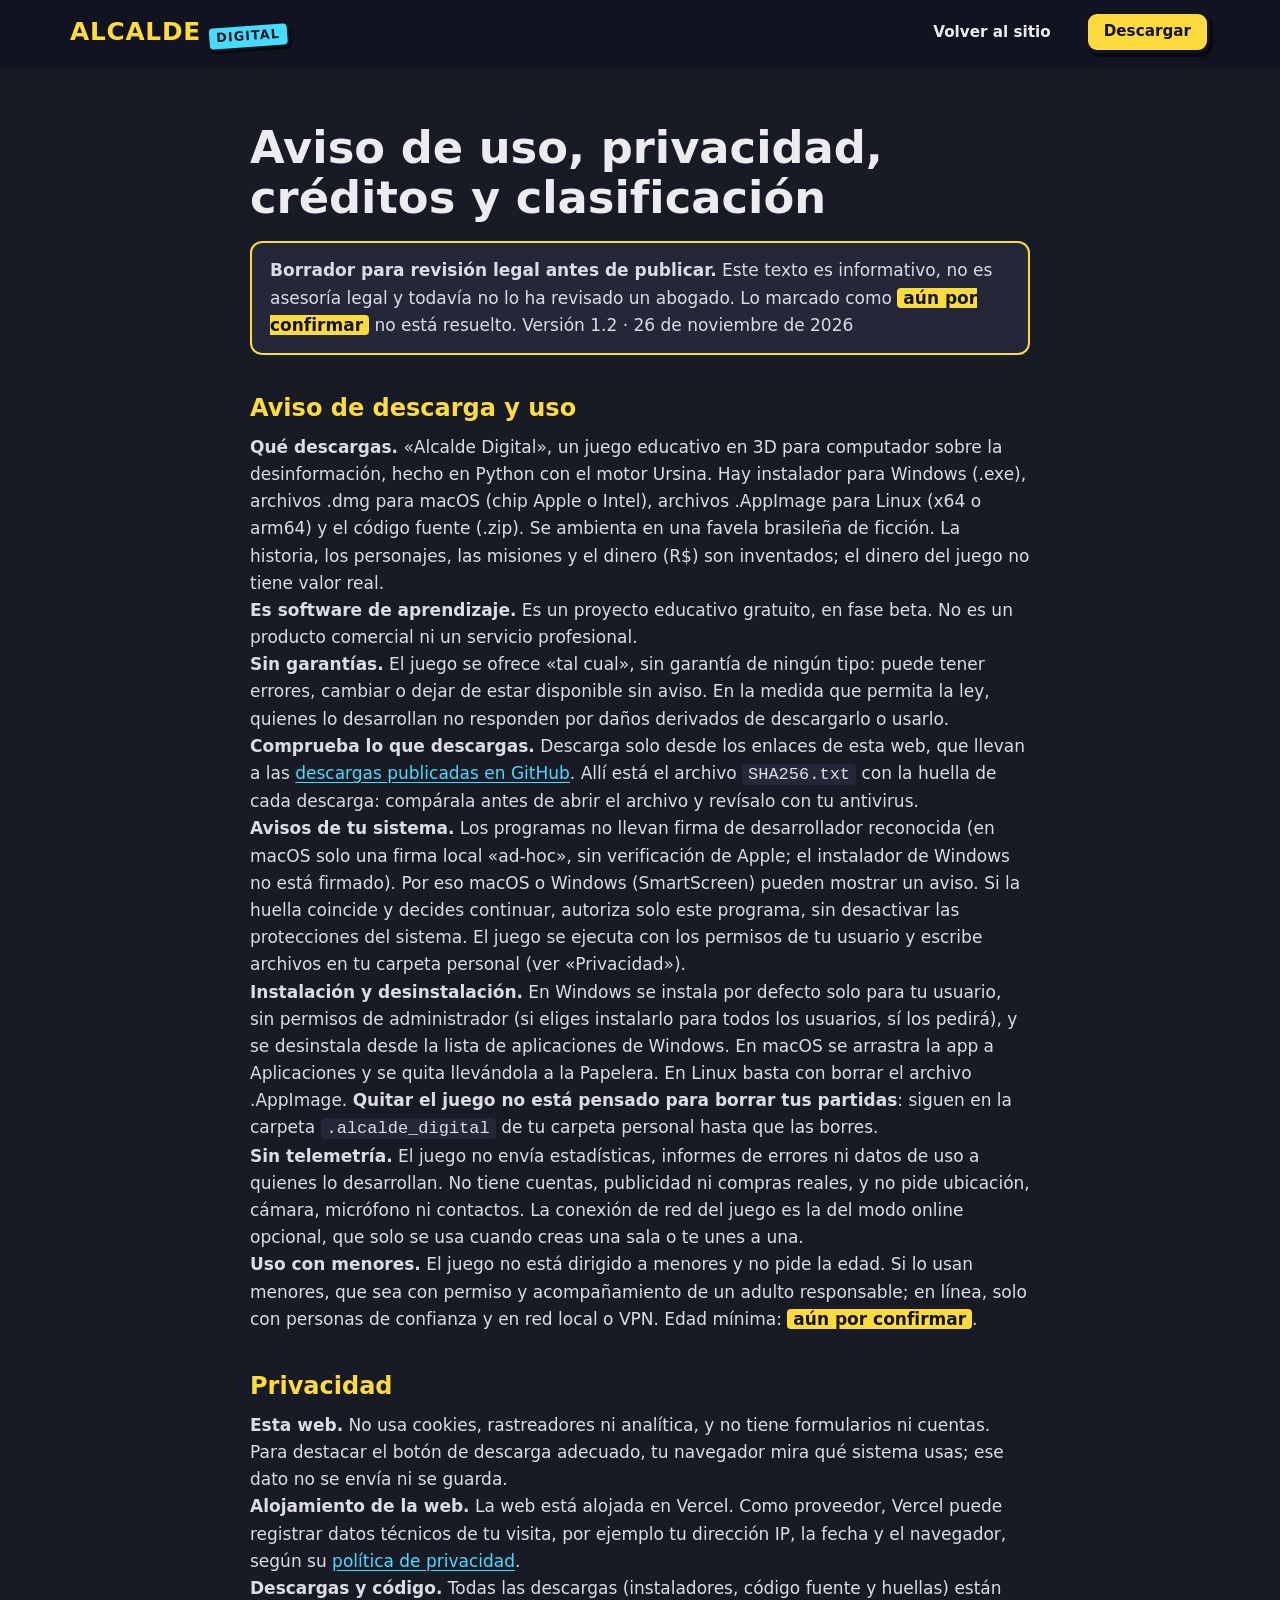
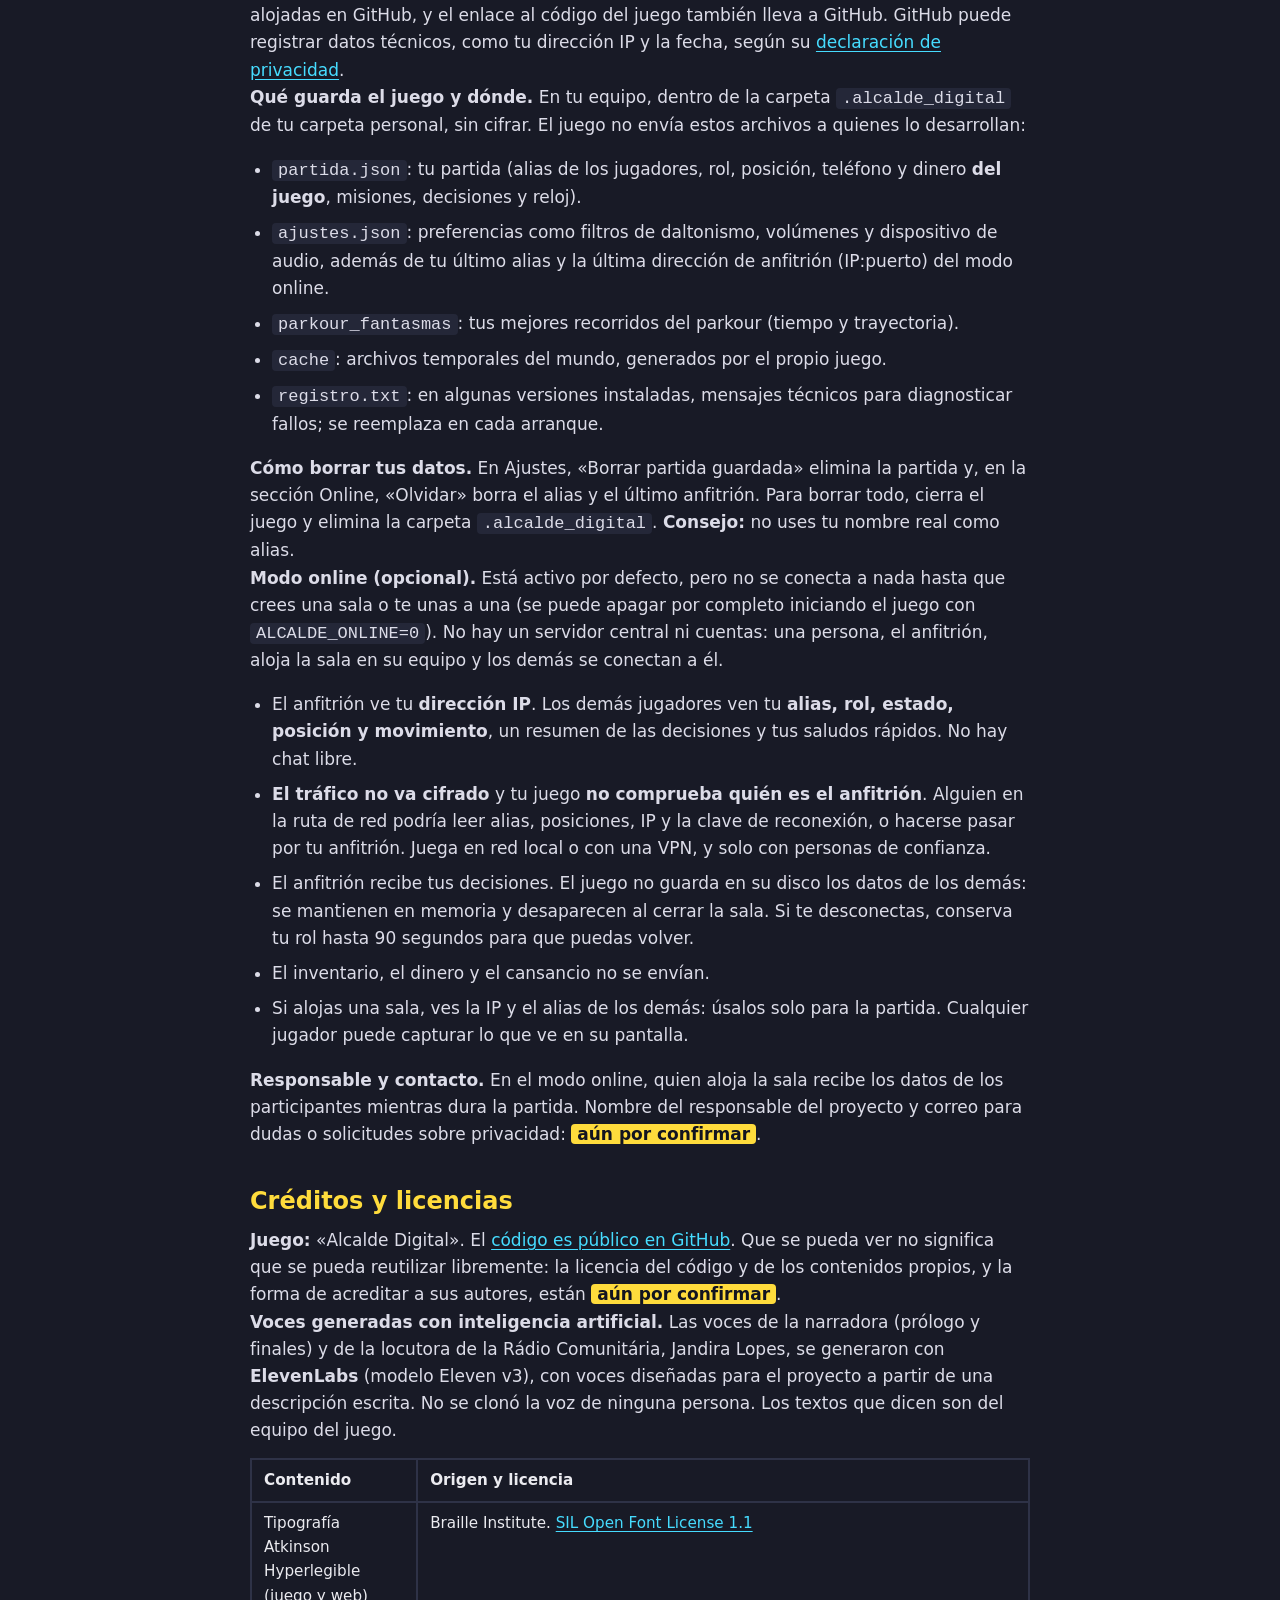
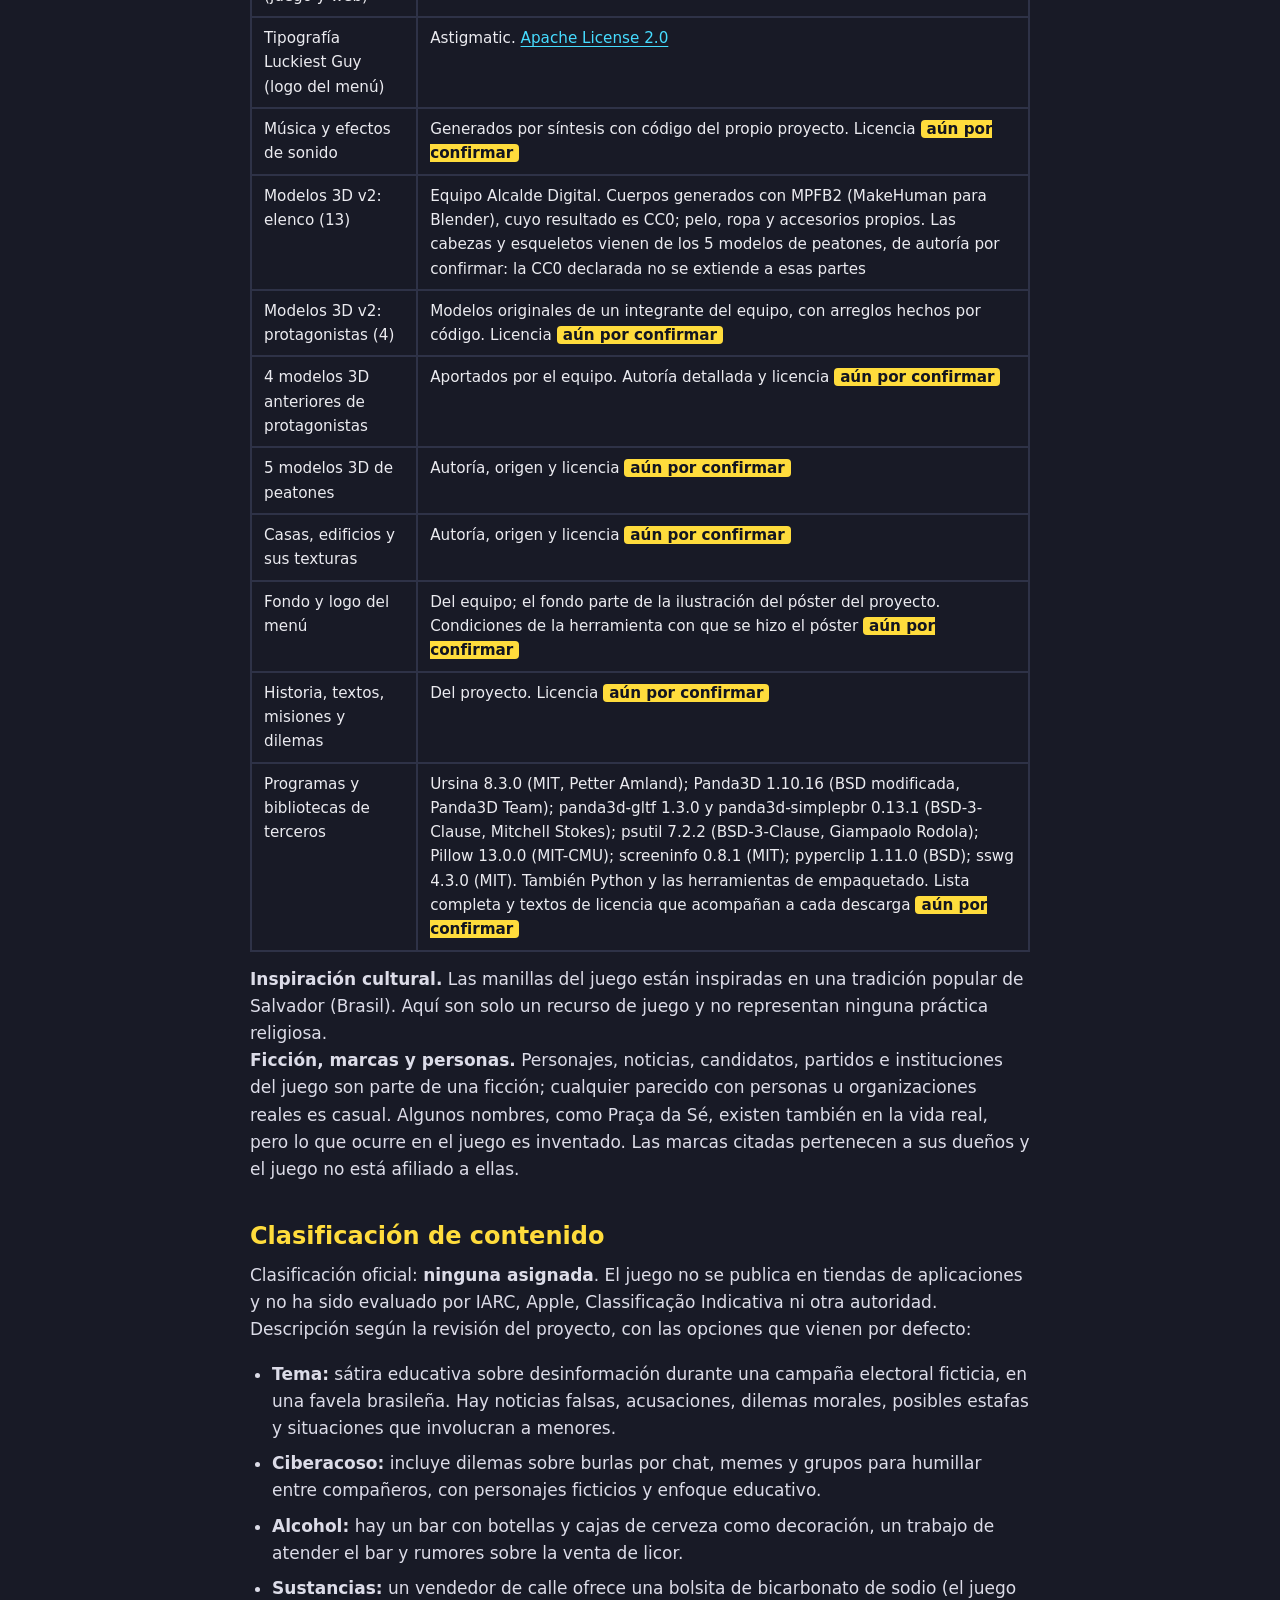
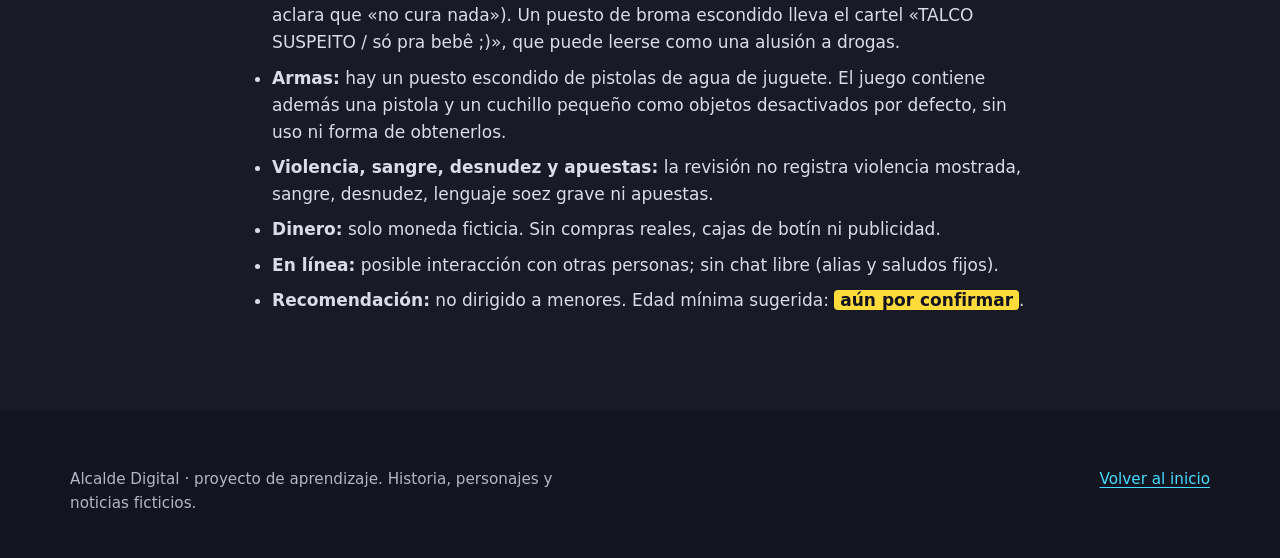
==== legal.html @ aed0c3b3 "Web nueva con el juego actual, elegir sistema de descarga y aviso legal al día Co-Authored-By: Claud" ====
<!doctype html>
<html lang="es">
<head>
<meta charset="utf-8">
<meta name="viewport" content="width=device-width, initial-scale=1, viewport-fit=cover">
<title>Aviso de uso y privacidad</title>
<meta name="robots" content="noindex">
<link rel="stylesheet" href="estilos.css">
</head>
<body>
<header class="cabecera">
  <div class="cabecera-fila">
    <a class="marca" href="index.html" aria-label="Alcalde Digital, inicio"><span class="marca-alcalde">ALCALDE</span><span class="marca-digital">DIGITAL</span></a>
    <nav class="menu" aria-label="Secciones"><a href="index.html">Volver al sitio</a></nav>
    <a class="boton boton-primario boton-chico" href="index.html#descargar">Descargar</a>
  </div>
</header>
<main class="legal">
<h1>Aviso de uso, privacidad, créditos y clasificación</h1>
<div class="aviso"><p><strong>Borrador para revisión legal antes de publicar.</strong> Este texto es informativo, no es asesoría legal y todavía no lo ha revisado un abogado. Lo marcado como <mark class="pend">aún por confirmar</mark> no está resuelto. Versión 1.2 · 26 de noviembre de 2026</p></div>

<h2>Aviso de descarga y uso</h2>
<p><strong>Qué descargas.</strong> «Alcalde Digital», un juego educativo en 3D para computador sobre la desinformación, hecho en Python con el motor Ursina. Hay instalador para Windows (.exe), archivos .dmg para macOS (chip Apple o Intel), archivos .AppImage para Linux (x64 o arm64) y el código fuente (.zip). Se ambienta en una favela brasileña de ficción. La historia, los personajes, las misiones y el dinero (R$) son inventados; el dinero del juego no tiene valor real.</p>
<p><strong>Es software de aprendizaje.</strong> Es un proyecto educativo gratuito, en fase beta. No es un producto comercial ni un servicio profesional.</p>
<p><strong>Sin garantías.</strong> El juego se ofrece «tal cual», sin garantía de ningún tipo: puede tener errores, cambiar o dejar de estar disponible sin aviso. En la medida que permita la ley, quienes lo desarrollan no responden por daños derivados de descargarlo o usarlo.</p>
<p><strong>Comprueba lo que descargas.</strong> Descarga solo desde los enlaces de esta web, que llevan a las <a href="https://github.com/DG-AMIR3460/alcalde-digital/releases/latest">descargas publicadas en GitHub</a>. Allí está el archivo <code>SHA256.txt</code> con la huella de cada descarga: compárala antes de abrir el archivo y revísalo con tu antivirus.</p>
<p><strong>Avisos de tu sistema.</strong> Los programas no llevan firma de desarrollador reconocida (en macOS solo una firma local «ad-hoc», sin verificación de Apple; el instalador de Windows no está firmado). Por eso macOS o Windows (SmartScreen) pueden mostrar un aviso. Si la huella coincide y decides continuar, autoriza solo este programa, sin desactivar las protecciones del sistema. El juego se ejecuta con los permisos de tu usuario y escribe archivos en tu carpeta personal (ver «Privacidad»).</p>
<p><strong>Instalación y desinstalación.</strong> En Windows se instala por defecto solo para tu usuario, sin permisos de administrador (si eliges instalarlo para todos los usuarios, sí los pedirá), y se desinstala desde la lista de aplicaciones de Windows. En macOS se arrastra la app a Aplicaciones y se quita llevándola a la Papelera. En Linux basta con borrar el archivo .AppImage. <strong>Quitar el juego no está pensado para borrar tus partidas</strong>: siguen en la carpeta <code>.alcalde_digital</code> de tu carpeta personal hasta que las borres.</p>
<p><strong>Sin telemetría.</strong> El juego no envía estadísticas, informes de errores ni datos de uso a quienes lo desarrollan. No tiene cuentas, publicidad ni compras reales, y no pide ubicación, cámara, micrófono ni contactos. La conexión de red del juego es la del modo online opcional, que solo se usa cuando creas una sala o te unes a una.</p>
<p><strong>Uso con menores.</strong> El juego no está dirigido a menores y no pide la edad. Si lo usan menores, que sea con permiso y acompañamiento de un adulto responsable; en línea, solo con personas de confianza y en red local o VPN. Edad mínima: <mark class="pend">aún por confirmar</mark>.</p>

<h2>Privacidad</h2>
<p><strong>Esta web.</strong> No usa cookies, rastreadores ni analítica, y no tiene formularios ni cuentas. Para destacar el botón de descarga adecuado, tu navegador mira qué sistema usas; ese dato no se envía ni se guarda.</p>
<p><strong>Alojamiento de la web.</strong> La web está alojada en Vercel. Como proveedor, Vercel puede registrar datos técnicos de tu visita, por ejemplo tu dirección IP, la fecha y el navegador, según su <a href="https://vercel.com/legal/privacy-policy">política de privacidad</a>.</p>
<p><strong>Descargas y código.</strong> Todas las descargas (instaladores, código fuente y huellas) están alojadas en GitHub, y el enlace al código del juego también lleva a GitHub. GitHub puede registrar datos técnicos, como tu dirección IP y la fecha, según su <a href="https://docs.github.com/site-policy/privacy-policies/github-general-privacy-statement">declaración de privacidad</a>.</p>
<p><strong>Qué guarda el juego y dónde.</strong> En tu equipo, dentro de la carpeta <code>.alcalde_digital</code> de tu carpeta personal, sin cifrar. El juego no envía estos archivos a quienes lo desarrollan:</p>
<ul><li><code>partida.json</code>: tu partida (alias de los jugadores, rol, posición, teléfono y dinero <strong>del juego</strong>, misiones, decisiones y reloj).</li><li><code>ajustes.json</code>: preferencias como filtros de daltonismo, volúmenes y dispositivo de audio, además de tu último alias y la última dirección de anfitrión (IP:puerto) del modo online.</li><li><code>parkour_fantasmas</code>: tus mejores recorridos del parkour (tiempo y trayectoria).</li><li><code>cache</code>: archivos temporales del mundo, generados por el propio juego.</li><li><code>registro.txt</code>: en algunas versiones instaladas, mensajes técnicos para diagnosticar fallos; se reemplaza en cada arranque.</li></ul>
<p><strong>Cómo borrar tus datos.</strong> En Ajustes, «Borrar partida guardada» elimina la partida y, en la sección Online, «Olvidar» borra el alias y el último anfitrión. Para borrar todo, cierra el juego y elimina la carpeta <code>.alcalde_digital</code>. <strong>Consejo:</strong> no uses tu nombre real como alias.</p>
<p><strong>Modo online (opcional).</strong> Está activo por defecto, pero no se conecta a nada hasta que crees una sala o te unas a una (se puede apagar por completo iniciando el juego con <code>ALCALDE_ONLINE=0</code>). No hay un servidor central ni cuentas: una persona, el anfitrión, aloja la sala en su equipo y los demás se conectan a él.</p>
<ul><li>El anfitrión ve tu <strong>dirección IP</strong>. Los demás jugadores ven tu <strong>alias, rol, estado, posición y movimiento</strong>, un resumen de las decisiones y tus saludos rápidos. No hay chat libre.</li><li><strong>El tráfico no va cifrado</strong> y tu juego <strong>no comprueba quién es el anfitrión</strong>. Alguien en la ruta de red podría leer alias, posiciones, IP y la clave de reconexión, o hacerse pasar por tu anfitrión. Juega en red local o con una VPN, y solo con personas de confianza.</li><li>El anfitrión recibe tus decisiones. El juego no guarda en su disco los datos de los demás: se mantienen en memoria y desaparecen al cerrar la sala. Si te desconectas, conserva tu rol hasta 90 segundos para que puedas volver.</li><li>El inventario, el dinero y el cansancio no se envían.</li><li>Si alojas una sala, ves la IP y el alias de los demás: úsalos solo para la partida. Cualquier jugador puede capturar lo que ve en su pantalla.</li></ul>
<p><strong>Responsable y contacto.</strong> En el modo online, quien aloja la sala recibe los datos de los participantes mientras dura la partida. Nombre del responsable del proyecto y correo para dudas o solicitudes sobre privacidad: <mark class="pend">aún por confirmar</mark>.</p>

<h2>Créditos y licencias</h2>
<p><strong>Juego:</strong> «Alcalde Digital». El <a href="https://github.com/SebastianBlanco430/Alcalde-Digital">código es público en GitHub</a>. Que se pueda ver no significa que se pueda reutilizar libremente: la licencia del código y de los contenidos propios, y la forma de acreditar a sus autores, están <mark class="pend">aún por confirmar</mark>.</p>
<p><strong>Voces generadas con inteligencia artificial.</strong> Las voces de la narradora (prólogo y finales) y de la locutora de la Rádio Comunitária, Jandira Lopes, se generaron con <strong>ElevenLabs</strong> (modelo Eleven v3), con voces diseñadas para el proyecto a partir de una descripción escrita. No se clonó la voz de ninguna persona. Los textos que dicen son del equipo del juego.</p>
<table><thead><tr><th>Contenido</th><th>Origen y licencia</th></tr></thead><tbody>
<tr><td>Tipografía Atkinson Hyperlegible (juego y web)</td><td>Braille Institute. <a href="fonts/OFL.txt">SIL Open Font License 1.1</a></td></tr>
<tr><td>Tipografía Luckiest Guy (logo del menú)</td><td>Astigmatic. <a href="https://www.apache.org/licenses/LICENSE-2.0">Apache License 2.0</a></td></tr>
<tr><td>Música y efectos de sonido</td><td>Generados por síntesis con código del propio proyecto. Licencia <mark class="pend">aún por confirmar</mark></td></tr>
<tr><td>Modelos 3D v2: elenco (13)</td><td>Equipo Alcalde Digital. Cuerpos generados con MPFB2 (MakeHuman para Blender), cuyo resultado es CC0; pelo, ropa y accesorios propios. Las cabezas y esqueletos vienen de los 5 modelos de peatones, de autoría por confirmar: la CC0 declarada no se extiende a esas partes</td></tr>
<tr><td>Modelos 3D v2: protagonistas (4)</td><td>Modelos originales de un integrante del equipo, con arreglos hechos por código. Licencia <mark class="pend">aún por confirmar</mark></td></tr>
<tr><td>4 modelos 3D anteriores de protagonistas</td><td>Aportados por el equipo. Autoría detallada y licencia <mark class="pend">aún por confirmar</mark></td></tr>
<tr><td>5 modelos 3D de peatones</td><td>Autoría, origen y licencia <mark class="pend">aún por confirmar</mark></td></tr>
<tr><td>Casas, edificios y sus texturas</td><td>Autoría, origen y licencia <mark class="pend">aún por confirmar</mark></td></tr>
<tr><td>Fondo y logo del menú</td><td>Del equipo; el fondo parte de la ilustración del póster del proyecto. Condiciones de la herramienta con que se hizo el póster <mark class="pend">aún por confirmar</mark></td></tr>
<tr><td>Historia, textos, misiones y dilemas</td><td>Del proyecto. Licencia <mark class="pend">aún por confirmar</mark></td></tr>
<tr><td>Programas y bibliotecas de terceros</td><td>Ursina 8.3.0 (MIT, Petter Amland); Panda3D 1.10.16 (BSD modificada, Panda3D Team); panda3d-gltf 1.3.0 y panda3d-simplepbr 0.13.1 (BSD-3-Clause, Mitchell Stokes); psutil 7.2.2 (BSD-3-Clause, Giampaolo Rodola); Pillow 13.0.0 (MIT-CMU); screeninfo 0.8.1 (MIT); pyperclip 1.11.0 (BSD); sswg 4.3.0 (MIT). También Python y las herramientas de empaquetado. Lista completa y textos de licencia que acompañan a cada descarga <mark class="pend">aún por confirmar</mark></td></tr>
</tbody></table>
<p><strong>Inspiración cultural.</strong> Las manillas del juego están inspiradas en una tradición popular de Salvador (Brasil). Aquí son solo un recurso de juego y no representan ninguna práctica religiosa.</p>
<p><strong>Ficción, marcas y personas.</strong> Personajes, noticias, candidatos, partidos e instituciones del juego son parte de una ficción; cualquier parecido con personas u organizaciones reales es casual. Algunos nombres, como Praça da Sé, existen también en la vida real, pero lo que ocurre en el juego es inventado. Las marcas citadas pertenecen a sus dueños y el juego no está afiliado a ellas.</p>

<h2>Clasificación de contenido</h2>
<p>Clasificación oficial: <strong>ninguna asignada</strong>. El juego no se publica en tiendas de aplicaciones y no ha sido evaluado por IARC, Apple, Classificação Indicativa ni otra autoridad.</p>
<p>Descripción según la revisión del proyecto, con las opciones que vienen por defecto:</p>
<ul><li><strong>Tema:</strong> sátira educativa sobre desinformación durante una campaña electoral ficticia, en una favela brasileña. Hay noticias falsas, acusaciones, dilemas morales, posibles estafas y situaciones que involucran a menores.</li><li><strong>Ciberacoso:</strong> incluye dilemas sobre burlas por chat, memes y grupos para humillar entre compañeros, con personajes ficticios y enfoque educativo.</li><li><strong>Alcohol:</strong> hay un bar con botellas y cajas de cerveza como decoración, un trabajo de atender el bar y rumores sobre la venta de licor.</li><li><strong>Sustancias:</strong> un vendedor de calle ofrece una bolsita de bicarbonato de sodio (el juego aclara que «no cura nada»). Un puesto de broma escondido lleva el cartel «TALCO SUSPEITO / só pra bebê ;)», que puede leerse como una alusión a drogas.</li><li><strong>Armas:</strong> hay un puesto escondido de pistolas de agua de juguete. El juego contiene además una pistola y un cuchillo pequeño como objetos desactivados por defecto, sin uso ni forma de obtenerlos.</li><li><strong>Violencia, sangre, desnudez y apuestas:</strong> la revisión no registra violencia mostrada, sangre, desnudez, lenguaje soez grave ni apuestas.</li><li><strong>Dinero:</strong> solo moneda ficticia. Sin compras reales, cajas de botín ni publicidad.</li><li><strong>En línea:</strong> posible interacción con otras personas; sin chat libre (alias y saludos fijos).</li><li><strong>Recomendación:</strong> no dirigido a menores. Edad mínima sugerida: <mark class="pend">aún por confirmar</mark>.</li></ul>
</main>
<footer class="pie"><div class="envoltorio pie-fila"><p>Alcalde Digital · proyecto de aprendizaje. Historia, personajes y noticias ficticios.</p><p><a href="index.html">Volver al inicio</a></p></div></footer>
</body>
</html>
---- estilos.css ----
/* Alcalde Digital: sitio de descarga.
   Dirección: «cómic cívico de una tarde en la ladera», la misma del juego (docs/DISENO.md): tinta oscura, color plano,
   amarillo para lo importante y cian para el camino, bordes gruesos y sombras duras sin desenfoque.
   Fuente: Atkinson Hyperlegible, la del propio juego (licencia OFL, fonts/OFL.txt). Sin recursos externos. */

@font-face { font-family: "Atkinson Hyperlegible"; src: url("fonts/AtkinsonHyperlegible-Regular.ttf") format("truetype"); font-weight: 400; font-display: swap; }
@font-face { font-family: "Atkinson Hyperlegible"; src: url("fonts/AtkinsonHyperlegible-Bold.ttf") format("truetype"); font-weight: 700; font-display: swap; }

:root {
  /* color: los del juego (frontend/estilo.py) */
  --tinta: #121420;
  --noche: #181a26;
  --panel: #242738;
  --tarjeta: #2e3247;
  --papel: #faf4e4;
  --texto: #ebebf0;
  --tenue: #b4b6c8;
  --amarillo: #ffdc3c;
  --cian: #46dcff;
  --azul: #465a96;
  --atardecer-1: #35336a;
  --atardecer-2: #6b4f78;
  --atardecer-3: #c0705f;
  --atardecer-4: #dca25c;
  /* forma */
  --borde: 3px solid var(--tinta);
  --sombra: 5px 6px 0 rgba(0, 0, 0, 0.55);
  --radio: 14px;
  --ancho: 1180px;
  --display: "Atkinson Hyperlegible", "Segoe UI", system-ui, -apple-system, sans-serif;
  color-scheme: dark;
}

* { box-sizing: border-box; }
html { scroll-behavior: smooth; scroll-padding-top: 76px; }
body {
  margin: 0;
  background: var(--noche);
  color: var(--texto);
  font: 400 1.0625rem/1.6 var(--display);
  -webkit-font-smoothing: antialiased;
  text-rendering: optimizeLegibility;
}
img { max-width: 100%; height: auto; display: block; }
a { color: var(--cian); text-underline-offset: 3px; }
a:hover { color: var(--amarillo); }
h1, h2, h3 { font-weight: 700; line-height: 1.12; margin: 0; text-wrap: balance; }
p { margin: 0; }
:focus-visible { outline: 3px solid var(--amarillo); outline-offset: 3px; border-radius: 6px; }
kbd {
  font: 700 0.85em/1 var(--display);
  background: var(--papel); color: var(--tinta);
  border: 2px solid var(--tinta); border-radius: 6px; padding: 0.18em 0.5em;
  box-shadow: 2px 3px 0 rgba(0, 0, 0, 0.5);
  margin-inline: 0.1em;
}

.saltar { position: absolute; left: -999px; top: 8px; background: var(--amarillo); color: var(--tinta); padding: 8px 14px; border-radius: 8px; z-index: 100; font-weight: 700; }
.saltar:focus { left: 16px; }

.envoltorio {
  width: 100%; max-width: var(--ancho); margin-inline: auto;
  padding-left: max(20px, env(safe-area-inset-left, 0px));
  padding-right: max(20px, env(safe-area-inset-right, 0px));
}

/* ---------- marca (el logotipo del juego, en CSS) ---------- */
.marca { display: inline-flex; align-items: center; text-decoration: none; gap: 0; line-height: 1; }
.marca-alcalde { font-weight: 700; font-size: 1.55rem; letter-spacing: 0.03em; color: var(--amarillo); text-shadow: 2px 3px 0 var(--tinta); }
.marca-digital {
  font-weight: 700; font-size: 0.8rem; letter-spacing: 0.08em; color: var(--tinta); background: var(--cian);
  border: 2px solid var(--tinta); border-radius: 6px; padding: 4px 7px; margin-left: 6px; transform: rotate(-4deg) translateY(4px);
  box-shadow: 2px 3px 0 rgba(0, 0, 0, 0.5);
}

/* ---------- cabecera ---------- */
.cabecera {
  position: sticky; top: env(safe-area-inset-top, 0px); z-index: 50;
  background: rgba(18, 20, 32, 0.92); backdrop-filter: blur(8px);
  border-bottom: var(--borde);
}
.cabecera::before { content: ""; position: fixed; inset: 0 0 auto; height: env(safe-area-inset-top, 0px); background: rgba(18, 20, 32, 0.97); z-index: 49; }
.cabecera-fila {
  max-width: var(--ancho); margin-inline: auto; min-height: 64px; display: flex; align-items: center; gap: 22px;
  padding-left: max(20px, env(safe-area-inset-left, 0px)); padding-right: max(20px, env(safe-area-inset-right, 0px));
}
.menu { display: flex; gap: 4px; margin-left: auto; }
.menu a { color: var(--texto); text-decoration: none; padding: 8px 12px; border-radius: 8px; font-weight: 700; font-size: 0.95rem; }
.menu a:hover { background: var(--panel); color: var(--amarillo); }

/* ---------- botones ---------- */
.boton {
  display: inline-flex; align-items: center; justify-content: center; gap: 10px; text-decoration: none; cursor: pointer;
  font: 700 1.05rem/1 var(--display); padding: 15px 24px; border-radius: 12px; border: var(--borde);
  box-shadow: 4px 5px 0 rgba(0, 0, 0, 0.55); transition: transform 0.12s ease, box-shadow 0.12s ease;
}
.boton:hover { transform: translate(-1px, -2px); box-shadow: 5px 7px 0 rgba(0, 0, 0, 0.55); }
.boton:active { transform: translate(3px, 4px); box-shadow: 1px 1px 0 rgba(0, 0, 0, 0.55); }
.boton-primario { background: var(--amarillo); color: var(--tinta); }
.boton-primario:hover { color: var(--tinta); background: #ffe566; }
.boton-secundario { background: var(--azul); color: #fff; }
.boton-secundario:hover { color: #fff; background: #5870b4; }
.boton-chico { padding: 10px 16px; font-size: 0.95rem; box-shadow: 3px 4px 0 rgba(0, 0, 0, 0.55); }
.boton-grande { font-size: 1.25rem; padding: 20px 30px; }
.boton-nota { font-weight: 400; font-size: 0.85em; opacity: 0.8; }
.boton-redondo { width: 48px; height: 48px; border-radius: 50%; border: var(--borde); background: var(--amarillo); color: var(--tinta); display: inline-grid; place-items: center; cursor: pointer; box-shadow: 3px 4px 0 rgba(0, 0, 0, 0.55); }
.boton-redondo:hover { background: #ffe566; }
.chip {
  min-height: 44px; font: 700 0.95rem/1 var(--display); color: var(--texto); background: var(--panel); border: 2px solid var(--tinta);
  border-radius: 999px; padding: 10px 16px; cursor: pointer;
}
.chip:hover { background: var(--tarjeta); }
.chip[aria-pressed="true"], .chip[aria-selected="true"] { background: var(--amarillo); color: var(--tinta); }

/* ---------- textos de sección ---------- */
.etiqueta { font-weight: 700; font-size: 0.9rem; letter-spacing: 0.14em; text-transform: uppercase; color: var(--cian); margin-bottom: 14px; }
.etiqueta-oscura { color: var(--tinta); }
.encabezado { max-width: 760px; margin-bottom: 44px; }
.encabezado h2 { font-size: clamp(2rem, 4.6vw, 3.1rem); }
.intro { margin-top: 16px; font-size: 1.2rem; color: var(--tenue); max-width: 62ch; }
.nota { color: var(--tenue); font-size: 1rem; margin-top: 16px; max-width: 62ch; }
.nota-centro { text-align: center; margin-inline: auto; margin-top: 36px; }

.banda { padding-block: clamp(64px, 9vw, 112px); }
.banda-tinta { background: var(--tinta); border-block: var(--borde); }

/* ---------- hero ---------- */
.hero { position: relative; overflow: hidden; border-bottom: var(--borde); background: var(--atardecer-1); }
.hero-fondo {
  position: absolute; inset: 0; background: url("img/mundo-barrio.jpg") center 40% / cover no-repeat; transform-origin: 60% 50%;
}
.hero::after {
  content: ""; position: absolute; inset: 0;
  background: linear-gradient(90deg, rgba(18, 20, 32, 0.97) 0%, rgba(18, 20, 32, 0.93) 46%, rgba(18, 20, 32, 0.5) 76%, rgba(18, 20, 32, 0.3) 100%),
              linear-gradient(0deg, rgba(18, 20, 32, 0.85) 0%, rgba(18, 20, 32, 0) 35%);
}
@keyframes acercar { from { transform: scale(1); } to { transform: scale(1.08); } }
.hero-rejilla { position: relative; z-index: 2; display: grid; grid-template-columns: minmax(0, 1.05fr) minmax(0, 0.95fr); gap: clamp(28px, 5vw, 64px); align-items: center; padding-block: clamp(48px, 8vw, 96px); }
.hero-texto h1 { font-size: clamp(2.4rem, 5.6vw, 4.2rem); text-shadow: 3px 4px 0 var(--tinta); }
.resalta { color: var(--amarillo); }
.hero-sub { font-size: 1.22rem; margin-top: 22px; max-width: 56ch; color: #f1f1f6; }
.acciones { display: flex; flex-wrap: wrap; gap: 16px; margin-top: 30px; }
.datos { list-style: none; padding: 0; margin: 30px 0 0; display: flex; flex-wrap: wrap; gap: 14px 24px; }
.datos li { display: flex; align-items: baseline; gap: 8px; }
.datos strong { font-size: 2rem; color: var(--amarillo); text-shadow: 2px 3px 0 var(--tinta); line-height: 1; }
.datos span { color: #e4e4ee; font-size: 1rem; line-height: 1.2; }
.hero-captura { margin: 0; }
.hero-captura img { border: var(--borde); border-radius: var(--radio); transform: rotate(1.2deg); box-shadow: 10px 12px 0 rgba(0, 0, 0, 0.55); background: var(--panel); cursor: zoom-in; }
.hero-captura figcaption { margin-top: 18px; font-size: 0.95rem; color: #dcdce8; max-width: 52ch; background: var(--tinta); padding: 10px 14px; border-radius: 10px; display: inline-block; }

/* ---------- pasos ---------- */
.pasos { list-style: none; margin: 0; padding: 0; display: grid; grid-template-columns: repeat(4, minmax(0, 1fr)); gap: 24px; }
.paso { background: var(--panel); border: var(--borde); border-radius: var(--radio); box-shadow: var(--sombra); overflow: hidden; display: flex; flex-direction: column; }
.paso img { aspect-ratio: 16 / 10; object-fit: cover; width: 100%; border-bottom: var(--borde); cursor: zoom-in; }
.paso-texto { padding: 18px 20px 22px; position: relative; }
.paso-n {
  position: absolute; top: -22px; right: 16px; width: 40px; height: 40px; border-radius: 50%; background: var(--amarillo); color: var(--tinta);
  border: var(--borde); display: grid; place-items: center; font-weight: 700; font-size: 1.1rem;
}
.paso h3 { font-size: 1.5rem; margin-bottom: 8px; }
.paso p { color: var(--tenue); font-size: 1rem; }

/* ---------- minijuegos ---------- */
.mini { display: grid; grid-template-columns: 250px minmax(0, 1fr); gap: 28px; align-items: start; }
.mini-lista { display: flex; flex-direction: column; gap: 10px; }
.mini-tab {
  text-align: left; font: 700 1.02rem/1.2 var(--display); color: var(--texto); background: var(--panel); border: var(--borde);
  border-radius: 12px; padding: 14px 16px; cursor: pointer; box-shadow: 3px 4px 0 rgba(0, 0, 0, 0.5);
}
.mini-tab:hover { background: var(--tarjeta); }
.mini-tab[aria-selected="true"] { background: var(--amarillo); color: var(--tinta); transform: translateX(8px); }
.mini-panel { display: grid; grid-template-columns: minmax(0, 1.5fr) minmax(0, 1fr); gap: 26px; align-items: center; }
.mini-panel[hidden] { display: none; }
.mini-panel img { border: var(--borde); border-radius: var(--radio); box-shadow: var(--sombra); cursor: zoom-in; background: var(--panel); }
.mini-texto h3 { font-size: 1.7rem; margin-bottom: 12px; }
.mini-texto p { color: #d7d8e4; }
.redes { margin-top: 18px; background: var(--panel); border: 2px solid var(--cian); border-radius: 12px; padding: 14px 16px; font-size: 0.98rem; }
.redes strong { display: block; color: var(--cian); font-size: 0.88rem; letter-spacing: 0.12em; text-transform: uppercase; margin-bottom: 6px; }

/* ---------- comparador ---------- */
.comparador { max-width: 980px; margin-inline: auto; }
.comparador-marco { position: relative; aspect-ratio: 16 / 9; border: var(--borde); border-radius: var(--radio); box-shadow: var(--sombra); overflow: hidden; background: var(--panel); touch-action: pan-y; cursor: ew-resize; user-select: none; }
.comp-img { position: absolute; inset: 0; width: 100%; height: 100%; object-fit: cover; pointer-events: none; }
.comp-tapa { clip-path: inset(0 50% 0 0); }
.comp-linea { position: absolute; top: 0; bottom: 0; left: 50%; width: 4px; margin-left: -2px; background: var(--amarillo); box-shadow: 0 0 0 2px var(--tinta); pointer-events: none; }
.comp-asa { position: absolute; top: 50%; left: 50%; width: 46px; height: 46px; margin: -23px 0 0 -23px; border-radius: 50%; background: var(--amarillo); border: var(--borde); box-shadow: 3px 4px 0 rgba(0, 0, 0, 0.55); }
.comp-asa::before, .comp-asa::after { content: ""; position: absolute; top: 50%; width: 0; height: 0; margin-top: -6px; border: 6px solid transparent; }
.comp-asa::before { left: 6px; border-right-color: var(--tinta); border-left-width: 0; }
.comp-asa::after { right: 6px; border-left-color: var(--tinta); border-right-width: 0; }
.comp-rotulo { position: absolute; bottom: 14px; background: var(--tinta); color: var(--texto); font-weight: 700; font-size: 0.9rem; padding: 7px 12px; border-radius: 8px; border: 2px solid var(--amarillo); }
.comp-rotulo-izq { left: 14px; } .comp-rotulo-der { right: 14px; }
.comp-control { display: block; margin-top: 18px; color: var(--tenue); font-size: 0.95rem; }
.comp-control input { width: 100%; margin-top: 8px; accent-color: var(--amarillo); height: 28px; cursor: pointer; }
.comp-pares { display: flex; gap: 10px; margin-top: 14px; flex-wrap: wrap; }
.doble { display: grid; grid-template-columns: repeat(3, minmax(0, 1fr)); gap: 28px; margin-top: 48px; }
.doble h3 { font-size: 1.3rem; margin-bottom: 10px; color: var(--amarillo); }
.doble p { color: #d7d8e4; }

/* ---------- filas ---------- */
.filas { display: flex; flex-direction: column; gap: clamp(40px, 6vw, 72px); }
.fila { display: grid; grid-template-columns: minmax(0, 1.25fr) minmax(0, 1fr); gap: clamp(24px, 4vw, 48px); align-items: center; }
.fila-inversa { grid-template-columns: minmax(0, 1fr) minmax(0, 1.25fr); }
.fila img { border: var(--borde); border-radius: var(--radio); box-shadow: var(--sombra); cursor: zoom-in; background: var(--panel); }
.fila-texto h3, .fila-lista h3 { font-size: clamp(1.5rem, 3vw, 2rem); margin-bottom: 12px; }
.fila-texto p { color: #d7d8e4; font-size: 1.1rem; }
.fila-lista ul { list-style: none; padding: 0; margin: 0; display: flex; flex-direction: column; gap: 14px; }
.fila-lista li { background: var(--panel); border-left: 6px solid var(--cian); border-radius: 4px 12px 12px 4px; padding: 12px 16px; color: #d7d8e4; }
.fila-lista li strong { color: var(--amarillo); }

/* ---------- roles ---------- */
.roles { display: grid; grid-template-columns: minmax(0, 1.2fr) minmax(0, 1fr); gap: clamp(28px, 5vw, 60px); align-items: center; }
.roles-imagen img { border: var(--borde); border-radius: var(--radio); box-shadow: var(--sombra); cursor: zoom-in; }
.roles-texto h2 { font-size: clamp(1.8rem, 4vw, 2.6rem); margin-bottom: 22px; }
.lista-roles { margin: 0; display: grid; gap: 12px; }
.lista-roles > div { background: var(--panel); border: 2px solid var(--tinta); border-radius: 12px; padding: 12px 16px; }
.lista-roles dt { font-weight: 700; color: var(--amarillo); }
.lista-roles dd { margin: 2px 0 0; color: #d7d8e4; }

/* ---------- galería ---------- */
.banda-sol { background: linear-gradient(180deg, var(--atardecer-1) 0%, var(--atardecer-2) 55%, var(--atardecer-3) 100%); border-block: var(--borde); }
.banda-sol .intro { color: #f0e8f2; }
.banda-sol .etiqueta { color: var(--amarillo); }
.galeria-marco { position: relative; }
.galeria {
  display: flex; gap: 22px; overflow-x: auto; scroll-snap-type: x mandatory; padding: 8px max(20px, calc((100vw - var(--ancho)) / 2 + 20px)) 28px;
  scrollbar-color: var(--amarillo) var(--tinta);
}
.galeria figure { margin: 0; flex: 0 0 min(78vw, 640px); scroll-snap-align: center; }
.galeria img { border: var(--borde); border-radius: var(--radio); box-shadow: var(--sombra); aspect-ratio: 16 / 9; object-fit: cover; width: 100%; cursor: zoom-in; background: var(--panel); }
.galeria figcaption { margin-top: 12px; font-weight: 700; color: #fff; text-shadow: 2px 2px 0 var(--tinta); }
.galeria-botones { display: flex; gap: 12px; justify-content: center; margin-top: 4px; }

/* ---------- controles ---------- */
.controles { display: grid; grid-template-columns: 1.2fr 1fr; gap: 32px; }
.controles > section { background: var(--panel); border: var(--borde); border-radius: var(--radio); padding: 24px; box-shadow: var(--sombra); }
.controles h3 { font-size: 1.4rem; margin-bottom: 16px; color: var(--amarillo); }
.teclas { list-style: none; padding: 0; margin: 0; display: grid; grid-template-columns: repeat(2, minmax(0, 1fr)); gap: 12px 20px; }
.teclas li { display: flex; align-items: center; gap: 10px; flex-wrap: wrap; color: #d7d8e4; }
.mando { display: inline-block; min-width: 2.4em; text-align: center; font-weight: 700; font-size: 0.85em; background: var(--cian); color: var(--tinta); border: 2px solid var(--tinta); border-radius: 999px; padding: 0.22em 0.7em; box-shadow: 2px 3px 0 rgba(0, 0, 0, 0.5); }

/* ---------- descarga ---------- */
.descarga {
  position: relative; background: linear-gradient(180deg, var(--atardecer-3) 0%, var(--atardecer-4) 100%); color: var(--tinta);
  padding-block: clamp(64px, 9vw, 110px); border-top: var(--borde);
}
.descarga::after { content: ""; position: absolute; left: 0; right: 0; bottom: 0; height: 90px; background: var(--tinta); clip-path: polygon(0 62%, 12% 40%, 26% 58%, 41% 30%, 57% 55%, 72% 35%, 88% 60%, 100% 42%, 100% 100%, 0 100%); opacity: 0.9; pointer-events: none; }
.descarga-rejilla { position: relative; z-index: 2; display: grid; grid-template-columns: minmax(0, 1fr) minmax(0, 1.1fr); gap: clamp(28px, 5vw, 64px); align-items: start; padding-bottom: 60px; }
.descarga-cabeza h2 { font-size: clamp(2.2rem, 5vw, 3.4rem); margin-bottom: 14px; color: var(--tinta); }
.descarga-cabeza > p { font-size: 1.18rem; margin-bottom: 26px; max-width: 40ch; }
.sha { margin-top: 22px; font-size: 0.85rem; color: #2a2438; }
.sha code { display: block; margin-top: 6px; background: rgba(18, 20, 32, 0.12); padding: 8px 10px; border-radius: 8px; word-break: break-all; font-size: 0.8rem; }
.instala { background: var(--noche); color: var(--texto); border: var(--borde); border-radius: var(--radio); padding: 26px; box-shadow: var(--sombra); }
.instala h3 { font-size: 1.4rem; margin-bottom: 16px; color: var(--amarillo); }
.so { display: flex; gap: 8px; margin-bottom: 14px; flex-wrap: wrap; }
.so-panel ol { margin: 0; padding-left: 1.3em; display: grid; gap: 14px; }
.so-panel[hidden] { display: none; }
.cmd { display: flex; align-items: stretch; gap: 8px; margin-top: 8px; }
.cmd code, .instala code { font-family: ui-monospace, "SF Mono", Menlo, Consolas, monospace; font-size: 0.92rem; }
.cmd code { flex: 1; min-width: 0; background: var(--tinta); border: 2px solid var(--tarjeta); border-radius: 8px; padding: 10px 12px; color: var(--cian); overflow-x: auto; white-space: nowrap; }
.copiar { min-height: 44px; font: 700 0.95rem var(--display); background: var(--azul); color: #fff; border: 2px solid var(--tinta); border-radius: 8px; padding: 0 14px; cursor: pointer; }
.copiar:hover { background: #5870b4; }
.requisitos { margin: 20px 0 0; padding: 16px 0 0 1.2em; border-top: 2px dashed var(--tarjeta); display: grid; gap: 8px; color: var(--tenue); font-size: 0.98rem; }

/* ---------- pie ---------- */
.pie { background: var(--tinta); padding-block: 44px 52px; color: var(--tenue); font-size: 0.95rem; }
.pie-fila { display: flex; flex-wrap: wrap; justify-content: space-between; gap: 28px; }
.pie p { margin-top: 12px; max-width: 52ch; }
.marca-pie .marca-alcalde { font-size: 1.3rem; }

/* ---------- visor ---------- */
dialog { border: var(--borde); border-radius: var(--radio); background: var(--tinta); color: var(--texto); padding: 14px; max-width: min(1200px, 96vw); max-height: 94vh; box-shadow: 8px 10px 0 rgba(0, 0, 0, 0.6); overflow: auto; }
dialog::backdrop { background: rgba(8, 9, 16, 0.86); }
dialog img { width: 100%; max-height: 80vh; object-fit: contain; border-radius: 8px; }
dialog p { margin-top: 10px; color: var(--tenue); font-size: 0.95rem; }
.visor-cerrar { float: right; margin: 0 0 10px 10px; font: 700 0.95rem var(--display); background: var(--amarillo); color: var(--tinta); border: var(--borde); border-radius: 10px; padding: 9px 16px; cursor: pointer; }

/* ---------- legal ---------- */
.legal { max-width: 820px; margin: 0 auto; padding: 56px max(20px, env(safe-area-inset-left, 0px)) 80px; }
.legal h1 { font-size: clamp(2rem, 4.4vw, 2.8rem); margin-bottom: 18px; }
.legal h2 { font-size: 1.5rem; margin: 40px 0 12px; color: var(--amarillo); }
.legal h3 { font-size: 1.15rem; margin: 22px 0 8px; }
.legal p, .legal li { color: #dcdce8; }
.legal ul, .legal ol { padding-left: 1.3em; display: grid; gap: 8px; }
.legal .aviso { background: var(--panel); border: 2px solid var(--amarillo); border-radius: 12px; padding: 14px 18px; margin: 18px 0; }
.legal table { width: 100%; border-collapse: collapse; margin: 14px 0; font-size: 0.95rem; display: block; overflow-x: auto; }
.legal th, .legal td { border: 2px solid var(--tarjeta); padding: 8px 12px; text-align: left; vertical-align: top; }
.legal code { font-family: ui-monospace, Menlo, Consolas, monospace; background: var(--panel); padding: 1px 6px; border-radius: 4px; }

/* ---------- adaptación ---------- */
@media (max-width: 1020px) {
  .pasos { grid-template-columns: repeat(2, minmax(0, 1fr)); }
  .mini { grid-template-columns: 1fr; }
  .mini-lista { flex-direction: row; flex-wrap: wrap; }
  .mini-tab[aria-selected="true"] { transform: none; }
  .mini-panel { grid-template-columns: 1fr; }
  .descarga-rejilla, .roles, .controles { grid-template-columns: 1fr; }
}
@media (max-width: 860px) {
  .hero-rejilla { grid-template-columns: 1fr; }
  .hero::after { background: linear-gradient(0deg, rgba(18, 20, 32, 0.95) 0%, rgba(18, 20, 32, 0.8) 60%, rgba(18, 20, 32, 0.55) 100%); }
  .hero-captura { transform: none; }
  .fila, .fila-inversa { grid-template-columns: 1fr; }
  .fila-inversa > img, .fila-inversa > .fila-lista { order: 0; }
  .doble { grid-template-columns: 1fr; }
  .menu { display: none; }
  .cabecera-fila { justify-content: space-between; }
}
@media (max-width: 560px) {
  .pasos, .teclas { grid-template-columns: 1fr; }
  .marca-alcalde { font-size: 1.3rem; }
  .boton-grande { width: 100%; font-size: 1.1rem; }
  .acciones .boton { width: 100%; }
  .comp-rotulo { font-size: 0.78rem; padding: 5px 8px; }
}
@media (prefers-reduced-motion: reduce) {
  html { scroll-behavior: auto; }
  .hero-fondo { animation: none; }
  .boton, .boton:hover, .boton:active { transition: none; }
}

/* ---------- añadidos de la auditoría ---------- */
.confianza { margin-top: 18px; font-size: 1rem; color: #f1f1f6; max-width: 56ch; }
.punto { display: inline-block; width: 10px; height: 10px; margin-right: 10px; border-radius: 50%; background: var(--amarillo); border: 2px solid var(--tinta); vertical-align: 0.05em; }
.banda-tinta { background-image: radial-gradient(rgba(255, 255, 255, 0.045) 1.4px, transparent 1.6px); background-size: 14px 14px; }
.cta-medio { background: var(--amarillo); color: var(--tinta); border-block: var(--borde); padding-block: 40px; }
.cta-medio-fila { display: flex; align-items: center; justify-content: space-between; gap: 28px; flex-wrap: wrap; }
.cta-medio h2 { font-size: clamp(1.6rem, 3.6vw, 2.3rem); }
.cta-medio p { margin-top: 6px; font-size: 1.1rem; }
.cta-medio .boton-primario { background: var(--tinta); color: var(--amarillo); }
.cta-medio .boton-primario:hover { background: #20243a; color: #fff; }
.tiempo { color: var(--tenue); margin: -6px 0 14px; font-size: 1rem; }
.chip small { font-weight: 400; opacity: 0.85; font-size: 0.82em; }
.so-panel ol { list-style: none; counter-reset: paso; padding-left: 0; gap: 18px; }
.so-panel ol > li { counter-increment: paso; position: relative; padding-left: 52px; min-height: 40px; }
.so-panel ol > li::before {
  content: counter(paso); position: absolute; left: 0; top: -2px; width: 38px; height: 38px; border-radius: 50%;
  background: var(--amarillo); color: var(--tinta); border: var(--borde); display: grid; place-items: center; font-weight: 700;
}
.verificar { margin-top: 18px; border-top: 2px dashed var(--tarjeta); padding-top: 14px; color: var(--tenue); font-size: 0.95rem; }
.verificar summary { cursor: pointer; font-weight: 700; color: var(--texto); }
.verificar code { display: block; margin-top: 8px; background: var(--tinta); border: 2px solid var(--tarjeta); border-radius: 8px; padding: 8px 10px; word-break: break-all; font-size: 0.85rem; color: var(--cian); }
[data-zoom] { cursor: zoom-in; }

.descargas { display: flex; flex-direction: column; gap: 16px; align-items: flex-start; }
.descargas .boton { width: 100%; max-width: 440px; justify-content: space-between; }
.boton-papel { background: var(--papel); color: var(--tinta); }
.boton-papel:hover { background: #fff; color: var(--tinta); }
.descargas .recomendado { outline: 4px solid var(--tinta); outline-offset: 3px; }
.huella-nombre { margin-top: 10px; font-weight: 700; color: var(--texto); }
.so-panel ol > li code { background: var(--tinta); border: 2px solid var(--tarjeta); border-radius: 6px; padding: 1px 7px; color: var(--cian); }

/* accesibilidad (auditoría) */
.cta-medio :focus-visible, .descarga :focus-visible { outline-color: var(--tinta); }
.solo-lectores { position: absolute; width: 1px; height: 1px; overflow: hidden; clip: rect(0 0 0 0); white-space: nowrap; }
.cmd code { white-space: normal; overflow-wrap: anywhere; }
.legal code { overflow-wrap: anywhere; }
.chip { border-color: #5a5f80; }
.mini-tab { border-color: #3a3f5c; }
[data-zoom]:focus-visible { outline: 4px solid var(--amarillo); outline-offset: 4px; }
@media (max-width: 1020px) {
  .descarga-rejilla { grid-template-columns: minmax(0, 1fr); }
  .descargas .boton { max-width: 100%; }
}
@media (max-width: 860px) {
  .menu { display: flex; order: 3; width: 100%; overflow-x: auto; margin-left: 0; padding-bottom: 6px; }
  .menu a { white-space: nowrap; }
  .cabecera-fila { flex-wrap: wrap; row-gap: 4px; padding-block: 8px; gap: 10px; }
  .cabecera-fila .boton { margin-left: auto; }
}
@media (max-width: 420px) {
  .marca-digital { display: none; }
  .boton-grande { font-size: 1.05rem; padding: 16px 18px; flex-wrap: wrap; }
}

/* ---------- elegir sistema y otros sistemas ---------- */
.elige { display: grid; grid-template-columns: repeat(2, minmax(0, 1fr)); gap: 20px; margin-block: 22px; text-align: left; }
.elige-so { background: var(--noche); color: var(--texto); border: var(--borde); border-radius: var(--radio); padding: 20px; box-shadow: var(--sombra); display: flex; flex-direction: column; gap: 12px; }
.elige-so h3 { color: var(--amarillo); font-size: 1.5rem; }
.elige-so .boton, .otros .boton { width: 100%; flex-wrap: wrap; justify-content: center; text-align: center; }
.elige .recomendado { outline: 4px solid var(--cian); outline-offset: 3px; }
.descarga .descarga-cabeza, .descarga .elige, .descarga .instala { position: relative; z-index: 2; }
.descarga .instala { margin-bottom: 60px; }
#elegir { width: min(760px, 94vw); }
#elegir h2 { font-size: 1.8rem; }
#elegir .elige-so { background: var(--panel); }
.otros { display: grid; grid-template-columns: repeat(3, minmax(0, 1fr)); gap: 24px; }
.otros article { background: var(--panel); border: var(--borde); border-radius: var(--radio); padding: 22px; box-shadow: var(--sombra); display: flex; flex-direction: column; gap: 12px; }
.otros h3 { color: var(--amarillo); }
.otros .boton { margin-top: auto; }
.otros code { overflow-wrap: anywhere; }
.trio { display: grid; grid-template-columns: repeat(3, minmax(0, 1fr)); gap: 18px; }
.trio img { border: var(--borde); border-radius: var(--radio); box-shadow: var(--sombra); cursor: zoom-in; }
@media (max-width: 860px) { .elige, .otros, .trio { grid-template-columns: 1fr; } }

.pend { background: var(--amarillo); color: var(--tinta); padding: 0 6px; border-radius: 4px; font-weight: 700; }
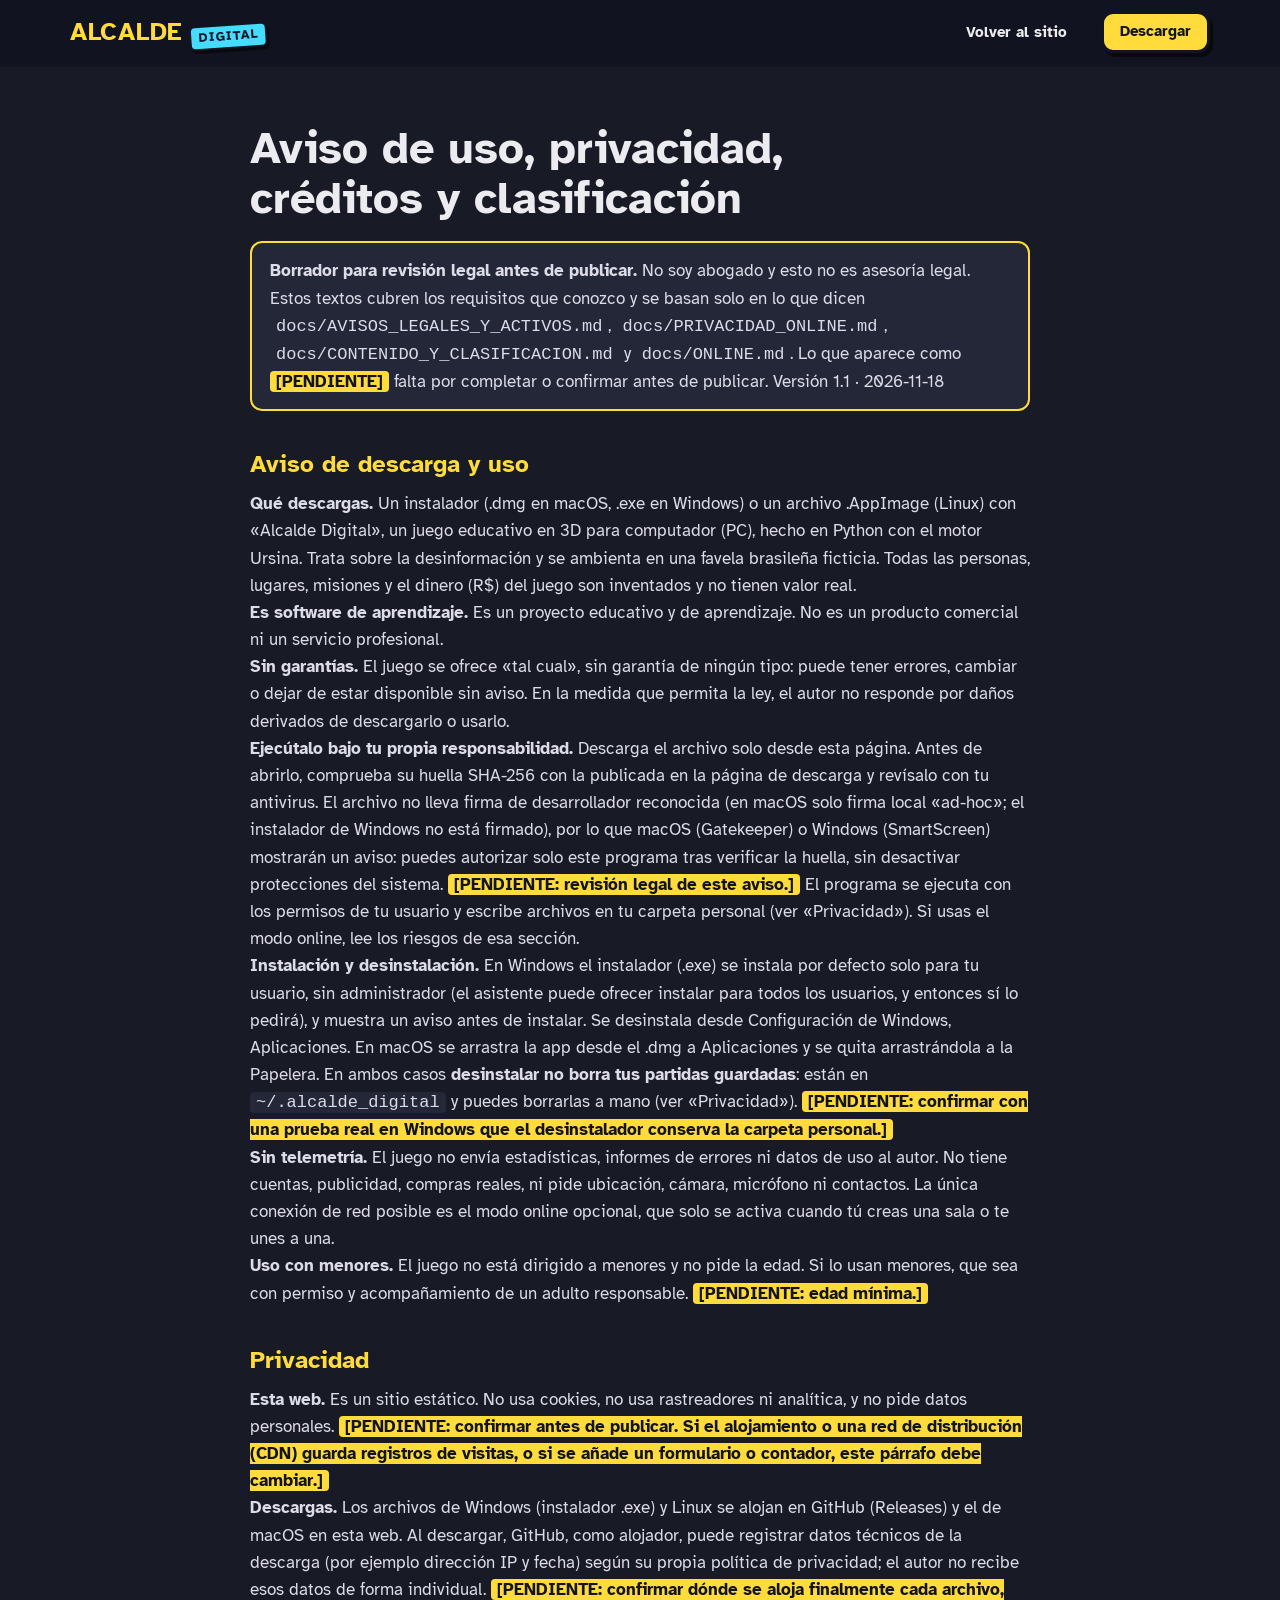
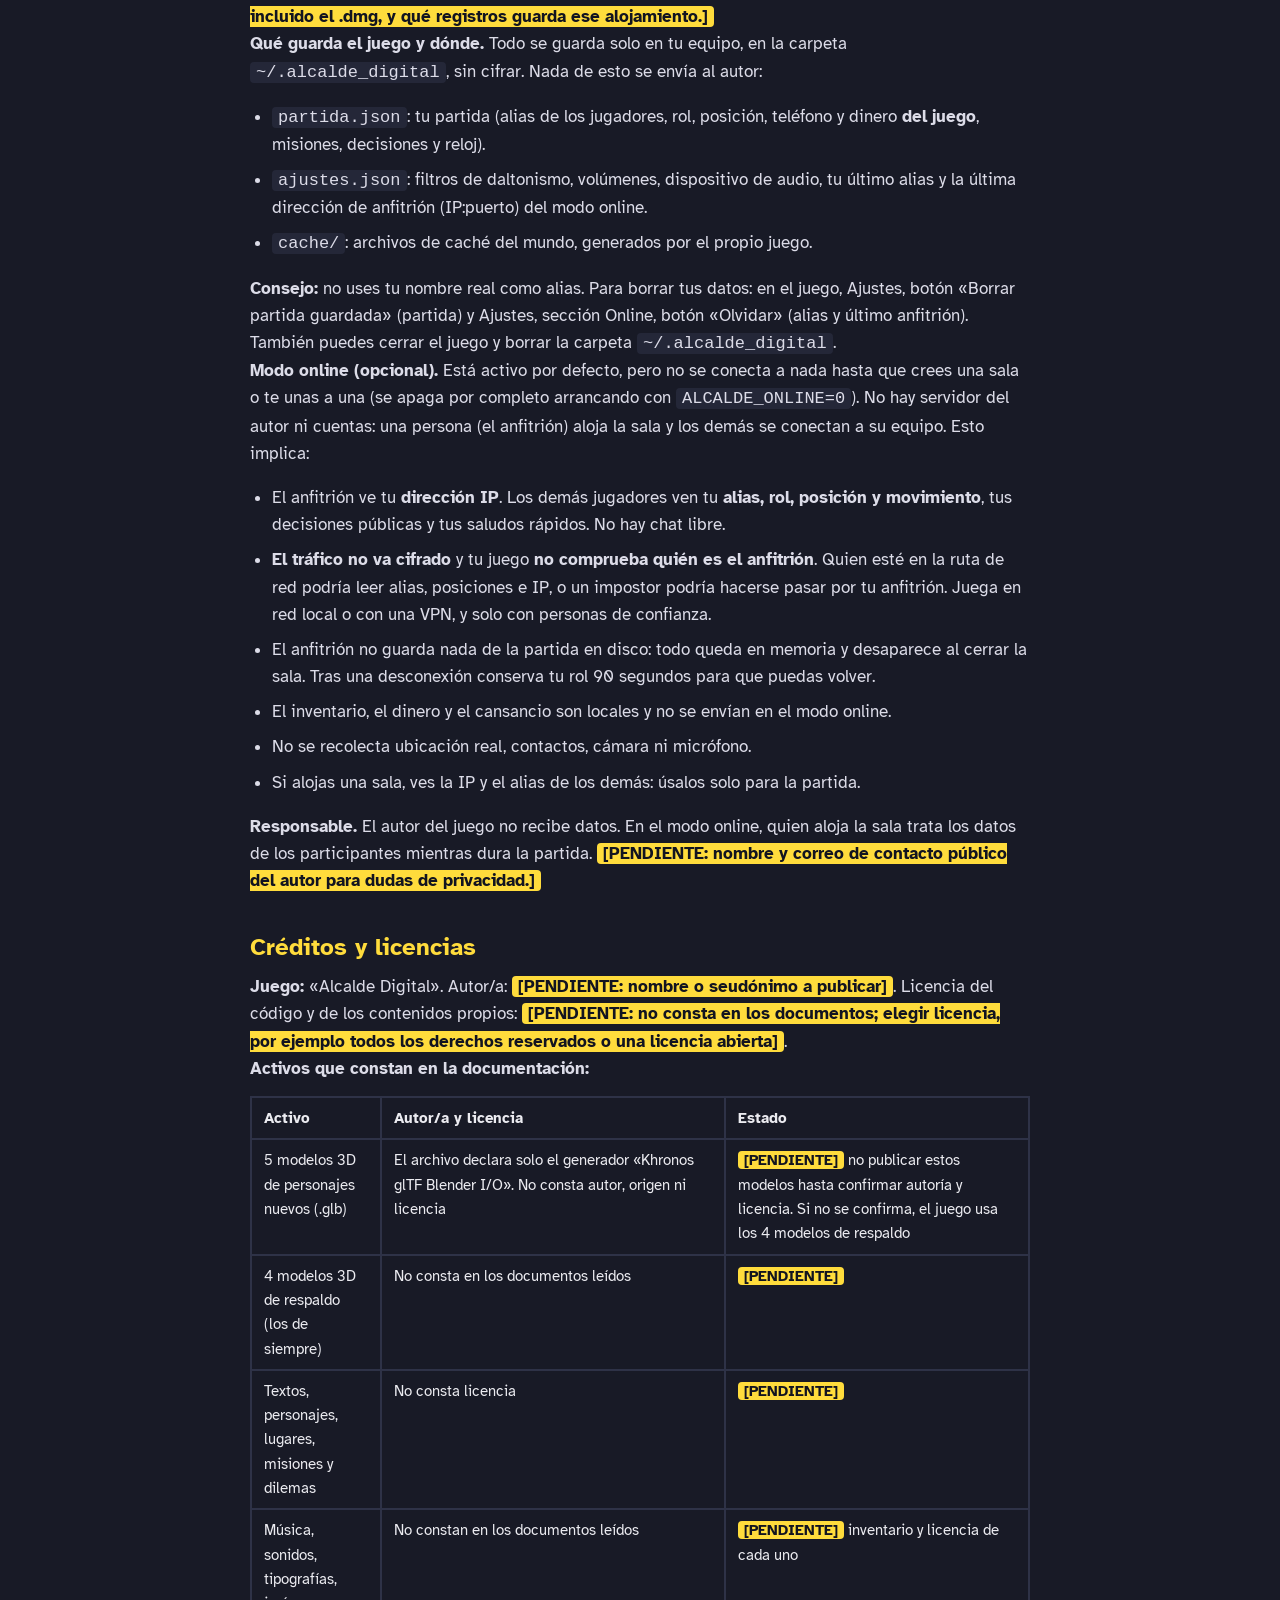
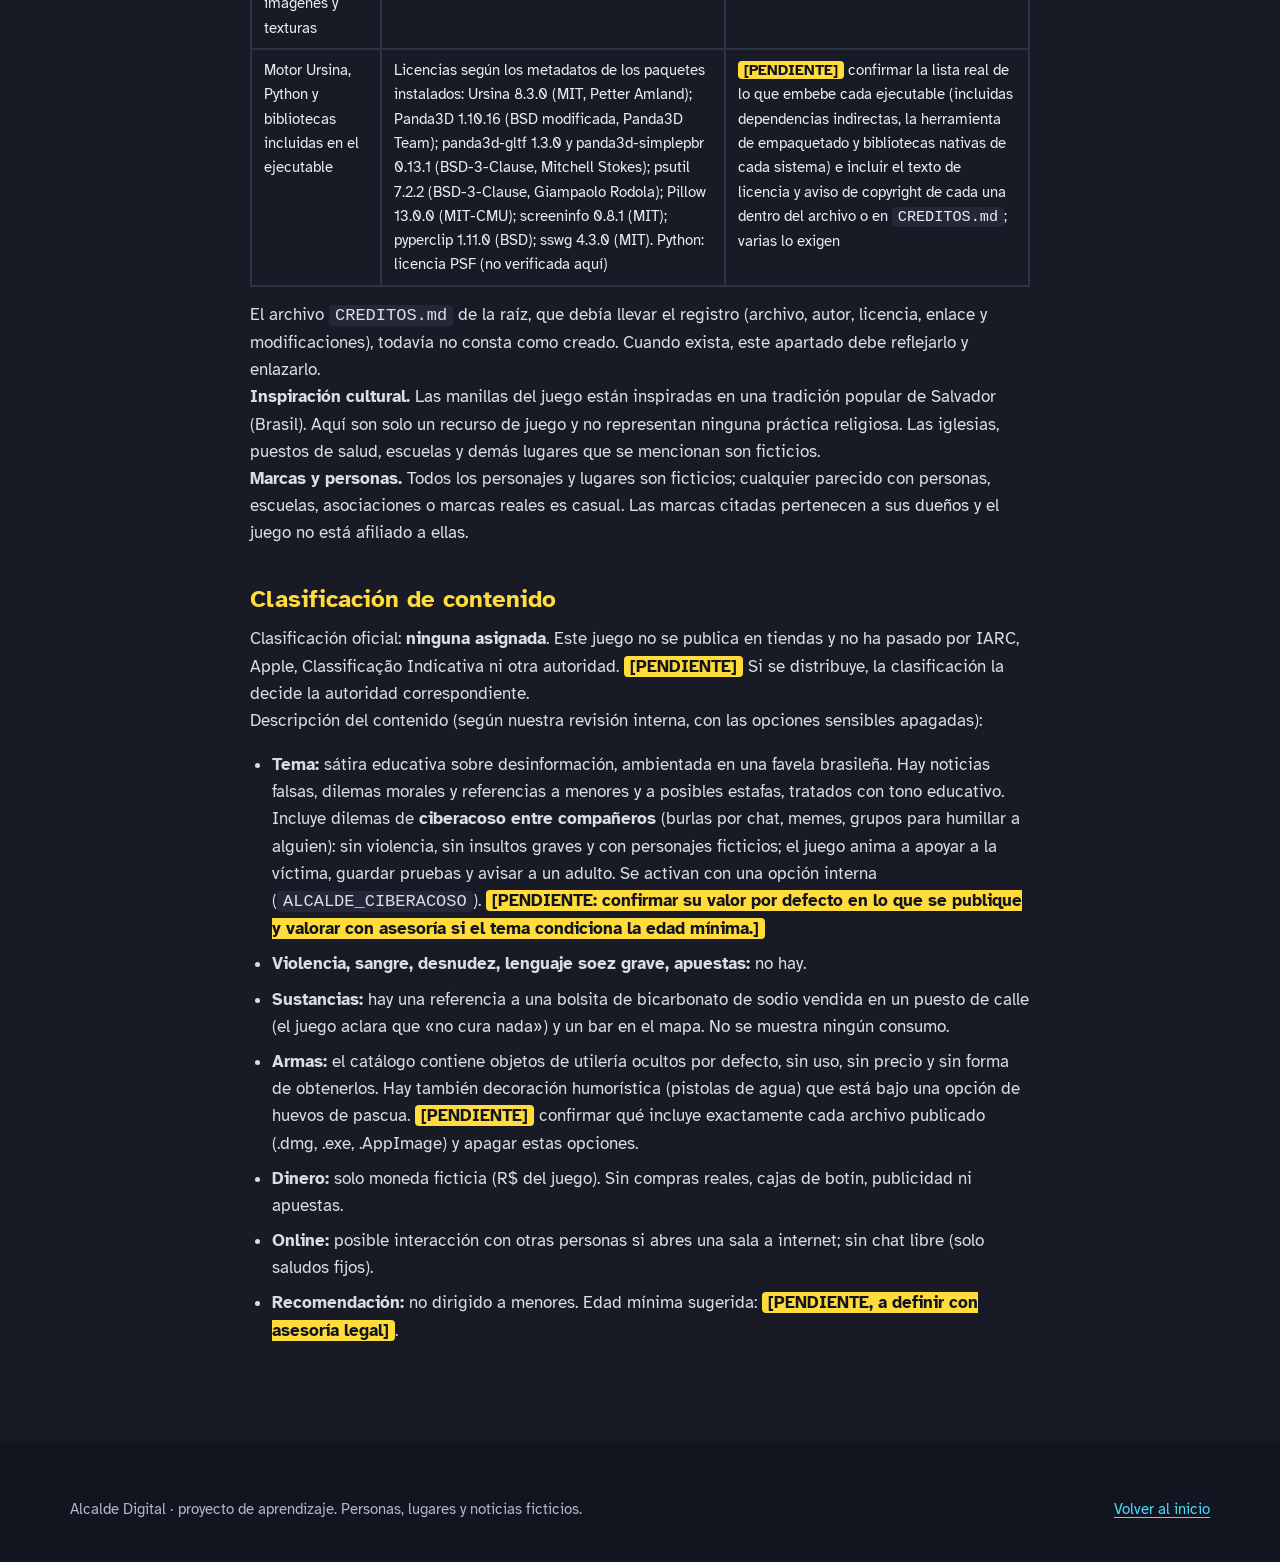
==== commit a1b12296: "Página de descarga de Alcalde Digital y flujo de instaladores Co-Authored-By: Claude Sonnet 5.5 <nor" ====
--- a/legal.html
+++ b/legal.html
@@ -3,9 +3,11 @@
 <head>
 <meta charset="utf-8">
 <meta name="viewport" content="width=device-width, initial-scale=1, viewport-fit=cover">
+<meta name="claude:viewport-fit-sides" content="cover">
 <title>Aviso de uso y privacidad</title>
 <meta name="robots" content="noindex">
 <link rel="stylesheet" href="estilos.css">
+<style>.pend { background: var(--amarillo); color: var(--tinta); padding: 0 6px; border-radius: 4px; font-weight: 700; }</style>
 </head>
 <body>
 <header class="cabecera">
@@ -17,53 +19,37 @@
 </header>
 <main class="legal">
 <h1>Aviso de uso, privacidad, créditos y clasificación</h1>
-<div class="aviso"><p><strong>Borrador para revisión legal antes de publicar.</strong> Este texto es informativo, no es asesoría legal y todavía no lo ha revisado un abogado. Lo marcado como <mark class="pend">aún por confirmar</mark> no está resuelto. Versión 1.2 · 26 de noviembre de 2026</p></div>
+<div class="aviso"><p><strong>Borrador para revisión legal antes de publicar.</strong> No soy abogado y esto no es asesoría legal. Estos textos cubren los requisitos que conozco y se basan solo en lo que dicen <code>docs/AVISOS_LEGALES_Y_ACTIVOS.md</code>, <code>docs/PRIVACIDAD_ONLINE.md</code>, <code>docs/CONTENIDO_Y_CLASIFICACION.md</code> y <code>docs/ONLINE.md</code>. Lo que aparece como <strong><mark class="pend">[PENDIENTE]</mark></strong> falta por completar o confirmar antes de publicar. Versión 1.1 · 2026-11-18</p></div>
 
 <h2>Aviso de descarga y uso</h2>
-<p><strong>Qué descargas.</strong> «Alcalde Digital», un juego educativo en 3D para computador sobre la desinformación, hecho en Python con el motor Ursina. Hay instalador para Windows (.exe), archivos .dmg para macOS (chip Apple o Intel), archivos .AppImage para Linux (x64 o arm64) y el código fuente (.zip). Se ambienta en una favela brasileña de ficción. La historia, los personajes, las misiones y el dinero (R$) son inventados; el dinero del juego no tiene valor real.</p>
-<p><strong>Es software de aprendizaje.</strong> Es un proyecto educativo gratuito, en fase beta. No es un producto comercial ni un servicio profesional.</p>
-<p><strong>Sin garantías.</strong> El juego se ofrece «tal cual», sin garantía de ningún tipo: puede tener errores, cambiar o dejar de estar disponible sin aviso. En la medida que permita la ley, quienes lo desarrollan no responden por daños derivados de descargarlo o usarlo.</p>
-<p><strong>Comprueba lo que descargas.</strong> Descarga solo desde los enlaces de esta web, que llevan a las <a href="https://github.com/DG-AMIR3460/alcalde-digital/releases/latest">descargas publicadas en GitHub</a>. Allí está el archivo <code>SHA256.txt</code> con la huella de cada descarga: compárala antes de abrir el archivo y revísalo con tu antivirus.</p>
-<p><strong>Avisos de tu sistema.</strong> Los programas no llevan firma de desarrollador reconocida (en macOS solo una firma local «ad-hoc», sin verificación de Apple; el instalador de Windows no está firmado). Por eso macOS o Windows (SmartScreen) pueden mostrar un aviso. Si la huella coincide y decides continuar, autoriza solo este programa, sin desactivar las protecciones del sistema. El juego se ejecuta con los permisos de tu usuario y escribe archivos en tu carpeta personal (ver «Privacidad»).</p>
-<p><strong>Instalación y desinstalación.</strong> En Windows se instala por defecto solo para tu usuario, sin permisos de administrador (si eliges instalarlo para todos los usuarios, sí los pedirá), y se desinstala desde la lista de aplicaciones de Windows. En macOS se arrastra la app a Aplicaciones y se quita llevándola a la Papelera. En Linux basta con borrar el archivo .AppImage. <strong>Quitar el juego no está pensado para borrar tus partidas</strong>: siguen en la carpeta <code>.alcalde_digital</code> de tu carpeta personal hasta que las borres.</p>
-<p><strong>Sin telemetría.</strong> El juego no envía estadísticas, informes de errores ni datos de uso a quienes lo desarrollan. No tiene cuentas, publicidad ni compras reales, y no pide ubicación, cámara, micrófono ni contactos. La conexión de red del juego es la del modo online opcional, que solo se usa cuando creas una sala o te unes a una.</p>
-<p><strong>Uso con menores.</strong> El juego no está dirigido a menores y no pide la edad. Si lo usan menores, que sea con permiso y acompañamiento de un adulto responsable; en línea, solo con personas de confianza y en red local o VPN. Edad mínima: <mark class="pend">aún por confirmar</mark>.</p>
-
+<p><strong>Qué descargas.</strong> Un instalador (.dmg en macOS, .exe en Windows) o un archivo .AppImage (Linux) con «Alcalde Digital», un juego educativo en 3D para computador (PC), hecho en Python con el motor Ursina. Trata sobre la desinformación y se ambienta en una favela brasileña ficticia. Todas las personas, lugares, misiones y el dinero (R$) del juego son inventados y no tienen valor real.</p>
+<p><strong>Es software de aprendizaje.</strong> Es un proyecto educativo y de aprendizaje. No es un producto comercial ni un servicio profesional.</p>
+<p><strong>Sin garantías.</strong> El juego se ofrece «tal cual», sin garantía de ningún tipo: puede tener errores, cambiar o dejar de estar disponible sin aviso. En la medida que permita la ley, el autor no responde por daños derivados de descargarlo o usarlo.</p>
+<p><strong>Ejecútalo bajo tu propia responsabilidad.</strong> Descarga el archivo solo desde esta página. Antes de abrirlo, comprueba su huella SHA-256 con la publicada en la página de descarga y revísalo con tu antivirus. El archivo no lleva firma de desarrollador reconocida (en macOS solo firma local «ad-hoc»; el instalador de Windows no está firmado), por lo que macOS (Gatekeeper) o Windows (SmartScreen) mostrarán un aviso: puedes autorizar solo este programa tras verificar la huella, sin desactivar protecciones del sistema. <mark class="pend">[PENDIENTE: revisión legal de este aviso.]</mark> El programa se ejecuta con los permisos de tu usuario y escribe archivos en tu carpeta personal (ver «Privacidad»). Si usas el modo online, lee los riesgos de esa sección.</p>
+<p><strong>Instalación y desinstalación.</strong> En Windows el instalador (.exe) se instala por defecto solo para tu usuario, sin administrador (el asistente puede ofrecer instalar para todos los usuarios, y entonces sí lo pedirá), y muestra un aviso antes de instalar. Se desinstala desde Configuración de Windows, Aplicaciones. En macOS se arrastra la app desde el .dmg a Aplicaciones y se quita arrastrándola a la Papelera. En ambos casos <strong>desinstalar no borra tus partidas guardadas</strong>: están en <code>~/.alcalde_digital</code> y puedes borrarlas a mano (ver «Privacidad»). <mark class="pend">[PENDIENTE: confirmar con una prueba real en Windows que el desinstalador conserva la carpeta personal.]</mark></p>
+<p><strong>Sin telemetría.</strong> El juego no envía estadísticas, informes de errores ni datos de uso al autor. No tiene cuentas, publicidad, compras reales, ni pide ubicación, cámara, micrófono ni contactos. La única conexión de red posible es el modo online opcional, que solo se activa cuando tú creas una sala o te unes a una.</p>
+<p><strong>Uso con menores.</strong> El juego no está dirigido a menores y no pide la edad. Si lo usan menores, que sea con permiso y acompañamiento de un adulto responsable. <mark class="pend">[PENDIENTE: edad mínima.]</mark></p>
 <h2>Privacidad</h2>
-<p><strong>Esta web.</strong> No usa cookies, rastreadores ni analítica, y no tiene formularios ni cuentas. Para destacar el botón de descarga adecuado, tu navegador mira qué sistema usas; ese dato no se envía ni se guarda.</p>
-<p><strong>Alojamiento de la web.</strong> La web está alojada en Vercel. Como proveedor, Vercel puede registrar datos técnicos de tu visita, por ejemplo tu dirección IP, la fecha y el navegador, según su <a href="https://vercel.com/legal/privacy-policy">política de privacidad</a>.</p>
-<p><strong>Descargas y código.</strong> Todas las descargas (instaladores, código fuente y huellas) están alojadas en GitHub, y el enlace al código del juego también lleva a GitHub. GitHub puede registrar datos técnicos, como tu dirección IP y la fecha, según su <a href="https://docs.github.com/site-policy/privacy-policies/github-general-privacy-statement">declaración de privacidad</a>.</p>
-<p><strong>Qué guarda el juego y dónde.</strong> En tu equipo, dentro de la carpeta <code>.alcalde_digital</code> de tu carpeta personal, sin cifrar. El juego no envía estos archivos a quienes lo desarrollan:</p>
-<ul><li><code>partida.json</code>: tu partida (alias de los jugadores, rol, posición, teléfono y dinero <strong>del juego</strong>, misiones, decisiones y reloj).</li><li><code>ajustes.json</code>: preferencias como filtros de daltonismo, volúmenes y dispositivo de audio, además de tu último alias y la última dirección de anfitrión (IP:puerto) del modo online.</li><li><code>parkour_fantasmas</code>: tus mejores recorridos del parkour (tiempo y trayectoria).</li><li><code>cache</code>: archivos temporales del mundo, generados por el propio juego.</li><li><code>registro.txt</code>: en algunas versiones instaladas, mensajes técnicos para diagnosticar fallos; se reemplaza en cada arranque.</li></ul>
-<p><strong>Cómo borrar tus datos.</strong> En Ajustes, «Borrar partida guardada» elimina la partida y, en la sección Online, «Olvidar» borra el alias y el último anfitrión. Para borrar todo, cierra el juego y elimina la carpeta <code>.alcalde_digital</code>. <strong>Consejo:</strong> no uses tu nombre real como alias.</p>
-<p><strong>Modo online (opcional).</strong> Está activo por defecto, pero no se conecta a nada hasta que crees una sala o te unas a una (se puede apagar por completo iniciando el juego con <code>ALCALDE_ONLINE=0</code>). No hay un servidor central ni cuentas: una persona, el anfitrión, aloja la sala en su equipo y los demás se conectan a él.</p>
-<ul><li>El anfitrión ve tu <strong>dirección IP</strong>. Los demás jugadores ven tu <strong>alias, rol, estado, posición y movimiento</strong>, un resumen de las decisiones y tus saludos rápidos. No hay chat libre.</li><li><strong>El tráfico no va cifrado</strong> y tu juego <strong>no comprueba quién es el anfitrión</strong>. Alguien en la ruta de red podría leer alias, posiciones, IP y la clave de reconexión, o hacerse pasar por tu anfitrión. Juega en red local o con una VPN, y solo con personas de confianza.</li><li>El anfitrión recibe tus decisiones. El juego no guarda en su disco los datos de los demás: se mantienen en memoria y desaparecen al cerrar la sala. Si te desconectas, conserva tu rol hasta 90 segundos para que puedas volver.</li><li>El inventario, el dinero y el cansancio no se envían.</li><li>Si alojas una sala, ves la IP y el alias de los demás: úsalos solo para la partida. Cualquier jugador puede capturar lo que ve en su pantalla.</li></ul>
-<p><strong>Responsable y contacto.</strong> En el modo online, quien aloja la sala recibe los datos de los participantes mientras dura la partida. Nombre del responsable del proyecto y correo para dudas o solicitudes sobre privacidad: <mark class="pend">aún por confirmar</mark>.</p>
-
+<p><strong>Esta web.</strong> Es un sitio estático. No usa cookies, no usa rastreadores ni analítica, y no pide datos personales. <mark class="pend">[PENDIENTE: confirmar antes de publicar. Si el alojamiento o una red de distribución (CDN) guarda registros de visitas, o si se añade un formulario o contador, este párrafo debe cambiar.]</mark></p>
+<p><strong>Descargas.</strong> Los archivos de Windows (instalador .exe) y Linux se alojan en GitHub (Releases) y el de macOS en esta web. Al descargar, GitHub, como alojador, puede registrar datos técnicos de la descarga (por ejemplo dirección IP y fecha) según su propia política de privacidad; el autor no recibe esos datos de forma individual. <mark class="pend">[PENDIENTE: confirmar dónde se aloja finalmente cada archivo, incluido el .dmg, y qué registros guarda ese alojamiento.]</mark></p>
+<p><strong>Qué guarda el juego y dónde.</strong> Todo se guarda solo en tu equipo, en la carpeta <code>~/.alcalde_digital</code>, sin cifrar. Nada de esto se envía al autor:</p>
+<ul><li><code>partida.json</code>: tu partida (alias de los jugadores, rol, posición, teléfono y dinero <strong>del juego</strong>, misiones, decisiones y reloj).</li><li><code>ajustes.json</code>: filtros de daltonismo, volúmenes, dispositivo de audio, tu último alias y la última dirección de anfitrión (IP:puerto) del modo online.</li><li><code>cache/</code>: archivos de caché del mundo, generados por el propio juego.</li></ul>
+<p><strong>Consejo:</strong> no uses tu nombre real como alias. Para borrar tus datos: en el juego, Ajustes, botón «Borrar partida guardada» (partida) y Ajustes, sección Online, botón «Olvidar» (alias y último anfitrión). También puedes cerrar el juego y borrar la carpeta <code>~/.alcalde_digital</code>.</p>
+<p><strong>Modo online (opcional).</strong> Está activo por defecto, pero no se conecta a nada hasta que crees una sala o te unas a una (se apaga por completo arrancando con <code>ALCALDE_ONLINE=0</code>). No hay servidor del autor ni cuentas: una persona (el anfitrión) aloja la sala y los demás se conectan a su equipo. Esto implica:</p>
+<ul><li>El anfitrión ve tu <strong>dirección IP</strong>. Los demás jugadores ven tu <strong>alias, rol, posición y movimiento</strong>, tus decisiones públicas y tus saludos rápidos. No hay chat libre.</li><li><strong>El tráfico no va cifrado</strong> y tu juego <strong>no comprueba quién es el anfitrión</strong>. Quien esté en la ruta de red podría leer alias, posiciones e IP, o un impostor podría hacerse pasar por tu anfitrión. Juega en red local o con una VPN, y solo con personas de confianza.</li><li>El anfitrión no guarda nada de la partida en disco: todo queda en memoria y desaparece al cerrar la sala. Tras una desconexión conserva tu rol 90 segundos para que puedas volver.</li><li>El inventario, el dinero y el cansancio son locales y no se envían en el modo online.</li><li>No se recolecta ubicación real, contactos, cámara ni micrófono.</li><li>Si alojas una sala, ves la IP y el alias de los demás: úsalos solo para la partida.</li></ul>
+<p><strong>Responsable.</strong> El autor del juego no recibe datos. En el modo online, quien aloja la sala trata los datos de los participantes mientras dura la partida. <mark class="pend">[PENDIENTE: nombre y correo de contacto público del autor para dudas de privacidad.]</mark></p>
 <h2>Créditos y licencias</h2>
-<p><strong>Juego:</strong> «Alcalde Digital». El <a href="https://github.com/SebastianBlanco430/Alcalde-Digital">código es público en GitHub</a>. Que se pueda ver no significa que se pueda reutilizar libremente: la licencia del código y de los contenidos propios, y la forma de acreditar a sus autores, están <mark class="pend">aún por confirmar</mark>.</p>
-<p><strong>Voces generadas con inteligencia artificial.</strong> Las voces de la narradora (prólogo y finales) y de la locutora de la Rádio Comunitária, Jandira Lopes, se generaron con <strong>ElevenLabs</strong> (modelo Eleven v3), con voces diseñadas para el proyecto a partir de una descripción escrita. No se clonó la voz de ninguna persona. Los textos que dicen son del equipo del juego.</p>
-<table><thead><tr><th>Contenido</th><th>Origen y licencia</th></tr></thead><tbody>
-<tr><td>Tipografía Atkinson Hyperlegible (juego y web)</td><td>Braille Institute. <a href="fonts/OFL.txt">SIL Open Font License 1.1</a></td></tr>
-<tr><td>Tipografía Luckiest Guy (logo del menú)</td><td>Astigmatic. <a href="https://www.apache.org/licenses/LICENSE-2.0">Apache License 2.0</a></td></tr>
-<tr><td>Música y efectos de sonido</td><td>Generados por síntesis con código del propio proyecto. Licencia <mark class="pend">aún por confirmar</mark></td></tr>
-<tr><td>Modelos 3D v2: elenco (13)</td><td>Equipo Alcalde Digital. Cuerpos generados con MPFB2 (MakeHuman para Blender), cuyo resultado es CC0; pelo, ropa y accesorios propios. Las cabezas y esqueletos vienen de los 5 modelos de peatones, de autoría por confirmar: la CC0 declarada no se extiende a esas partes</td></tr>
-<tr><td>Modelos 3D v2: protagonistas (4)</td><td>Modelos originales de un integrante del equipo, con arreglos hechos por código. Licencia <mark class="pend">aún por confirmar</mark></td></tr>
-<tr><td>4 modelos 3D anteriores de protagonistas</td><td>Aportados por el equipo. Autoría detallada y licencia <mark class="pend">aún por confirmar</mark></td></tr>
-<tr><td>5 modelos 3D de peatones</td><td>Autoría, origen y licencia <mark class="pend">aún por confirmar</mark></td></tr>
-<tr><td>Casas, edificios y sus texturas</td><td>Autoría, origen y licencia <mark class="pend">aún por confirmar</mark></td></tr>
-<tr><td>Fondo y logo del menú</td><td>Del equipo; el fondo parte de la ilustración del póster del proyecto. Condiciones de la herramienta con que se hizo el póster <mark class="pend">aún por confirmar</mark></td></tr>
-<tr><td>Historia, textos, misiones y dilemas</td><td>Del proyecto. Licencia <mark class="pend">aún por confirmar</mark></td></tr>
-<tr><td>Programas y bibliotecas de terceros</td><td>Ursina 8.3.0 (MIT, Petter Amland); Panda3D 1.10.16 (BSD modificada, Panda3D Team); panda3d-gltf 1.3.0 y panda3d-simplepbr 0.13.1 (BSD-3-Clause, Mitchell Stokes); psutil 7.2.2 (BSD-3-Clause, Giampaolo Rodola); Pillow 13.0.0 (MIT-CMU); screeninfo 0.8.1 (MIT); pyperclip 1.11.0 (BSD); sswg 4.3.0 (MIT). También Python y las herramientas de empaquetado. Lista completa y textos de licencia que acompañan a cada descarga <mark class="pend">aún por confirmar</mark></td></tr>
-</tbody></table>
-<p><strong>Inspiración cultural.</strong> Las manillas del juego están inspiradas en una tradición popular de Salvador (Brasil). Aquí son solo un recurso de juego y no representan ninguna práctica religiosa.</p>
-<p><strong>Ficción, marcas y personas.</strong> Personajes, noticias, candidatos, partidos e instituciones del juego son parte de una ficción; cualquier parecido con personas u organizaciones reales es casual. Algunos nombres, como Praça da Sé, existen también en la vida real, pero lo que ocurre en el juego es inventado. Las marcas citadas pertenecen a sus dueños y el juego no está afiliado a ellas.</p>
-
+<p><strong>Juego:</strong> «Alcalde Digital». Autor/a: <mark class="pend">[PENDIENTE: nombre o seudónimo a publicar]</mark>. Licencia del código y de los contenidos propios: <mark class="pend">[PENDIENTE: no consta en los documentos; elegir licencia, por ejemplo todos los derechos reservados o una licencia abierta]</mark>.</p>
+<p><strong>Activos que constan en la documentación:</strong></p>
+<table><thead><tr><th>Activo</th><th>Autor/a y licencia</th><th>Estado</th></tr></thead><tbody><tr><td>5 modelos 3D de personajes nuevos (.glb)</td><td>El archivo declara solo el generador «Khronos glTF Blender I/O». No consta autor, origen ni licencia</td><td><strong><mark class="pend">[PENDIENTE]</mark></strong> no publicar estos modelos hasta confirmar autoría y licencia. Si no se confirma, el juego usa los 4 modelos de respaldo</td></tr><tr><td>4 modelos 3D de respaldo (los de siempre)</td><td>No consta en los documentos leídos</td><td><strong><mark class="pend">[PENDIENTE]</mark></strong></td></tr><tr><td>Textos, personajes, lugares, misiones y dilemas</td><td>No consta licencia</td><td><strong><mark class="pend">[PENDIENTE]</mark></strong></td></tr><tr><td>Música, sonidos, tipografías, imágenes y texturas</td><td>No constan en los documentos leídos</td><td><strong><mark class="pend">[PENDIENTE]</mark></strong> inventario y licencia de cada uno</td></tr><tr><td>Motor Ursina, Python y bibliotecas incluidas en el ejecutable</td><td>Licencias según los metadatos de los paquetes instalados: Ursina 8.3.0 (MIT, Petter Amland); Panda3D 1.10.16 (BSD modificada, Panda3D Team); panda3d-gltf 1.3.0 y panda3d-simplepbr 0.13.1 (BSD-3-Clause, Mitchell Stokes); psutil 7.2.2 (BSD-3-Clause, Giampaolo Rodola); Pillow 13.0.0 (MIT-CMU); screeninfo 0.8.1 (MIT); pyperclip 1.11.0 (BSD); sswg 4.3.0 (MIT). Python: licencia PSF (no verificada aquí)</td><td><strong><mark class="pend">[PENDIENTE]</mark></strong> confirmar la lista real de lo que embebe cada ejecutable (incluidas dependencias indirectas, la herramienta de empaquetado y bibliotecas nativas de cada sistema) e incluir el texto de licencia y aviso de copyright de cada una dentro del archivo o en <code>CREDITOS.md</code>; varias lo exigen</td></tr></tbody></table>
+<p>El archivo <code>CREDITOS.md</code> de la raíz, que debía llevar el registro (archivo, autor, licencia, enlace y modificaciones), todavía no consta como creado. Cuando exista, este apartado debe reflejarlo y enlazarlo.</p>
+<p><strong>Inspiración cultural.</strong> Las manillas del juego están inspiradas en una tradición popular de Salvador (Brasil). Aquí son solo un recurso de juego y no representan ninguna práctica religiosa. Las iglesias, puestos de salud, escuelas y demás lugares que se mencionan son ficticios.</p>
+<p><strong>Marcas y personas.</strong> Todos los personajes y lugares son ficticios; cualquier parecido con personas, escuelas, asociaciones o marcas reales es casual. Las marcas citadas pertenecen a sus dueños y el juego no está afiliado a ellas.</p>
 <h2>Clasificación de contenido</h2>
-<p>Clasificación oficial: <strong>ninguna asignada</strong>. El juego no se publica en tiendas de aplicaciones y no ha sido evaluado por IARC, Apple, Classificação Indicativa ni otra autoridad.</p>
-<p>Descripción según la revisión del proyecto, con las opciones que vienen por defecto:</p>
-<ul><li><strong>Tema:</strong> sátira educativa sobre desinformación durante una campaña electoral ficticia, en una favela brasileña. Hay noticias falsas, acusaciones, dilemas morales, posibles estafas y situaciones que involucran a menores.</li><li><strong>Ciberacoso:</strong> incluye dilemas sobre burlas por chat, memes y grupos para humillar entre compañeros, con personajes ficticios y enfoque educativo.</li><li><strong>Alcohol:</strong> hay un bar con botellas y cajas de cerveza como decoración, un trabajo de atender el bar y rumores sobre la venta de licor.</li><li><strong>Sustancias:</strong> un vendedor de calle ofrece una bolsita de bicarbonato de sodio (el juego aclara que «no cura nada»). Un puesto de broma escondido lleva el cartel «TALCO SUSPEITO / só pra bebê ;)», que puede leerse como una alusión a drogas.</li><li><strong>Armas:</strong> hay un puesto escondido de pistolas de agua de juguete. El juego contiene además una pistola y un cuchillo pequeño como objetos desactivados por defecto, sin uso ni forma de obtenerlos.</li><li><strong>Violencia, sangre, desnudez y apuestas:</strong> la revisión no registra violencia mostrada, sangre, desnudez, lenguaje soez grave ni apuestas.</li><li><strong>Dinero:</strong> solo moneda ficticia. Sin compras reales, cajas de botín ni publicidad.</li><li><strong>En línea:</strong> posible interacción con otras personas; sin chat libre (alias y saludos fijos).</li><li><strong>Recomendación:</strong> no dirigido a menores. Edad mínima sugerida: <mark class="pend">aún por confirmar</mark>.</li></ul>
+<p>Clasificación oficial: <strong>ninguna asignada</strong>. Este juego no se publica en tiendas y no ha pasado por IARC, Apple, Classificação Indicativa ni otra autoridad. <strong><mark class="pend">[PENDIENTE]</mark></strong> Si se distribuye, la clasificación la decide la autoridad correspondiente.</p>
+<p>Descripción del contenido (según nuestra revisión interna, con las opciones sensibles apagadas):</p>
+<ul><li><strong>Tema:</strong> sátira educativa sobre desinformación, ambientada en una favela brasileña. Hay noticias falsas, dilemas morales y referencias a menores y a posibles estafas, tratados con tono educativo. Incluye dilemas de <strong>ciberacoso entre compañeros</strong> (burlas por chat, memes, grupos para humillar a alguien): sin violencia, sin insultos graves y con personajes ficticios; el juego anima a apoyar a la víctima, guardar pruebas y avisar a un adulto. Se activan con una opción interna (<code>ALCALDE_CIBERACOSO</code>). <mark class="pend">[PENDIENTE: confirmar su valor por defecto en lo que se publique y valorar con asesoría si el tema condiciona la edad mínima.]</mark></li><li><strong>Violencia, sangre, desnudez, lenguaje soez grave, apuestas:</strong> no hay.</li><li><strong>Sustancias:</strong> hay una referencia a una bolsita de bicarbonato de sodio vendida en un puesto de calle (el juego aclara que «no cura nada») y un bar en el mapa. No se muestra ningún consumo.</li><li><strong>Armas:</strong> el catálogo contiene objetos de utilería ocultos por defecto, sin uso, sin precio y sin forma de obtenerlos. Hay también decoración humorística (pistolas de agua) que está bajo una opción de huevos de pascua. <strong><mark class="pend">[PENDIENTE]</mark></strong> confirmar qué incluye exactamente cada archivo publicado (.dmg, .exe, .AppImage) y apagar estas opciones.</li><li><strong>Dinero:</strong> solo moneda ficticia (R$ del juego). Sin compras reales, cajas de botín, publicidad ni apuestas.</li><li><strong>Online:</strong> posible interacción con otras personas si abres una sala a internet; sin chat libre (solo saludos fijos).</li><li><strong>Recomendación:</strong> no dirigido a menores. Edad mínima sugerida: <mark class="pend">[PENDIENTE, a definir con asesoría legal]</mark>.</li></ul>
 </main>
-<footer class="pie"><div class="envoltorio pie-fila"><p>Alcalde Digital · proyecto de aprendizaje. Historia, personajes y noticias ficticios.</p><p><a href="index.html">Volver al inicio</a></p></div></footer>
+<footer class="pie"><div class="envoltorio pie-fila"><p>Alcalde Digital · proyecto de aprendizaje. Personas, lugares y noticias ficticios.</p><p><a href="index.html">Volver al inicio</a></p></div></footer>
 </body>
 </html>
--- a/estilos.css
+++ b/estilos.css
@@ -127,7 +127,7 @@
 /* ---------- hero ---------- */
 .hero { position: relative; overflow: hidden; border-bottom: var(--borde); background: var(--atardecer-1); }
 .hero-fondo {
-  position: absolute; inset: 0; background: url("img/mundo-barrio.jpg") center 40% / cover no-repeat; transform-origin: 60% 50%;
+  position: absolute; inset: 0; background: url("img/viva-florece-plaza.jpg") center 40% / cover no-repeat; transform-origin: 60% 50%;
 }
 .hero::after {
   content: ""; position: absolute; inset: 0;
@@ -371,25 +371,3 @@
   .marca-digital { display: none; }
   .boton-grande { font-size: 1.05rem; padding: 16px 18px; flex-wrap: wrap; }
 }
-
-/* ---------- elegir sistema y otros sistemas ---------- */
-.elige { display: grid; grid-template-columns: repeat(2, minmax(0, 1fr)); gap: 20px; margin-block: 22px; text-align: left; }
-.elige-so { background: var(--noche); color: var(--texto); border: var(--borde); border-radius: var(--radio); padding: 20px; box-shadow: var(--sombra); display: flex; flex-direction: column; gap: 12px; }
-.elige-so h3 { color: var(--amarillo); font-size: 1.5rem; }
-.elige-so .boton, .otros .boton { width: 100%; flex-wrap: wrap; justify-content: center; text-align: center; }
-.elige .recomendado { outline: 4px solid var(--cian); outline-offset: 3px; }
-.descarga .descarga-cabeza, .descarga .elige, .descarga .instala { position: relative; z-index: 2; }
-.descarga .instala { margin-bottom: 60px; }
-#elegir { width: min(760px, 94vw); }
-#elegir h2 { font-size: 1.8rem; }
-#elegir .elige-so { background: var(--panel); }
-.otros { display: grid; grid-template-columns: repeat(3, minmax(0, 1fr)); gap: 24px; }
-.otros article { background: var(--panel); border: var(--borde); border-radius: var(--radio); padding: 22px; box-shadow: var(--sombra); display: flex; flex-direction: column; gap: 12px; }
-.otros h3 { color: var(--amarillo); }
-.otros .boton { margin-top: auto; }
-.otros code { overflow-wrap: anywhere; }
-.trio { display: grid; grid-template-columns: repeat(3, minmax(0, 1fr)); gap: 18px; }
-.trio img { border: var(--borde); border-radius: var(--radio); box-shadow: var(--sombra); cursor: zoom-in; }
-@media (max-width: 860px) { .elige, .otros, .trio { grid-template-columns: 1fr; } }
-
-.pend { background: var(--amarillo); color: var(--tinta); padding: 0 6px; border-radius: 4px; font-weight: 700; }
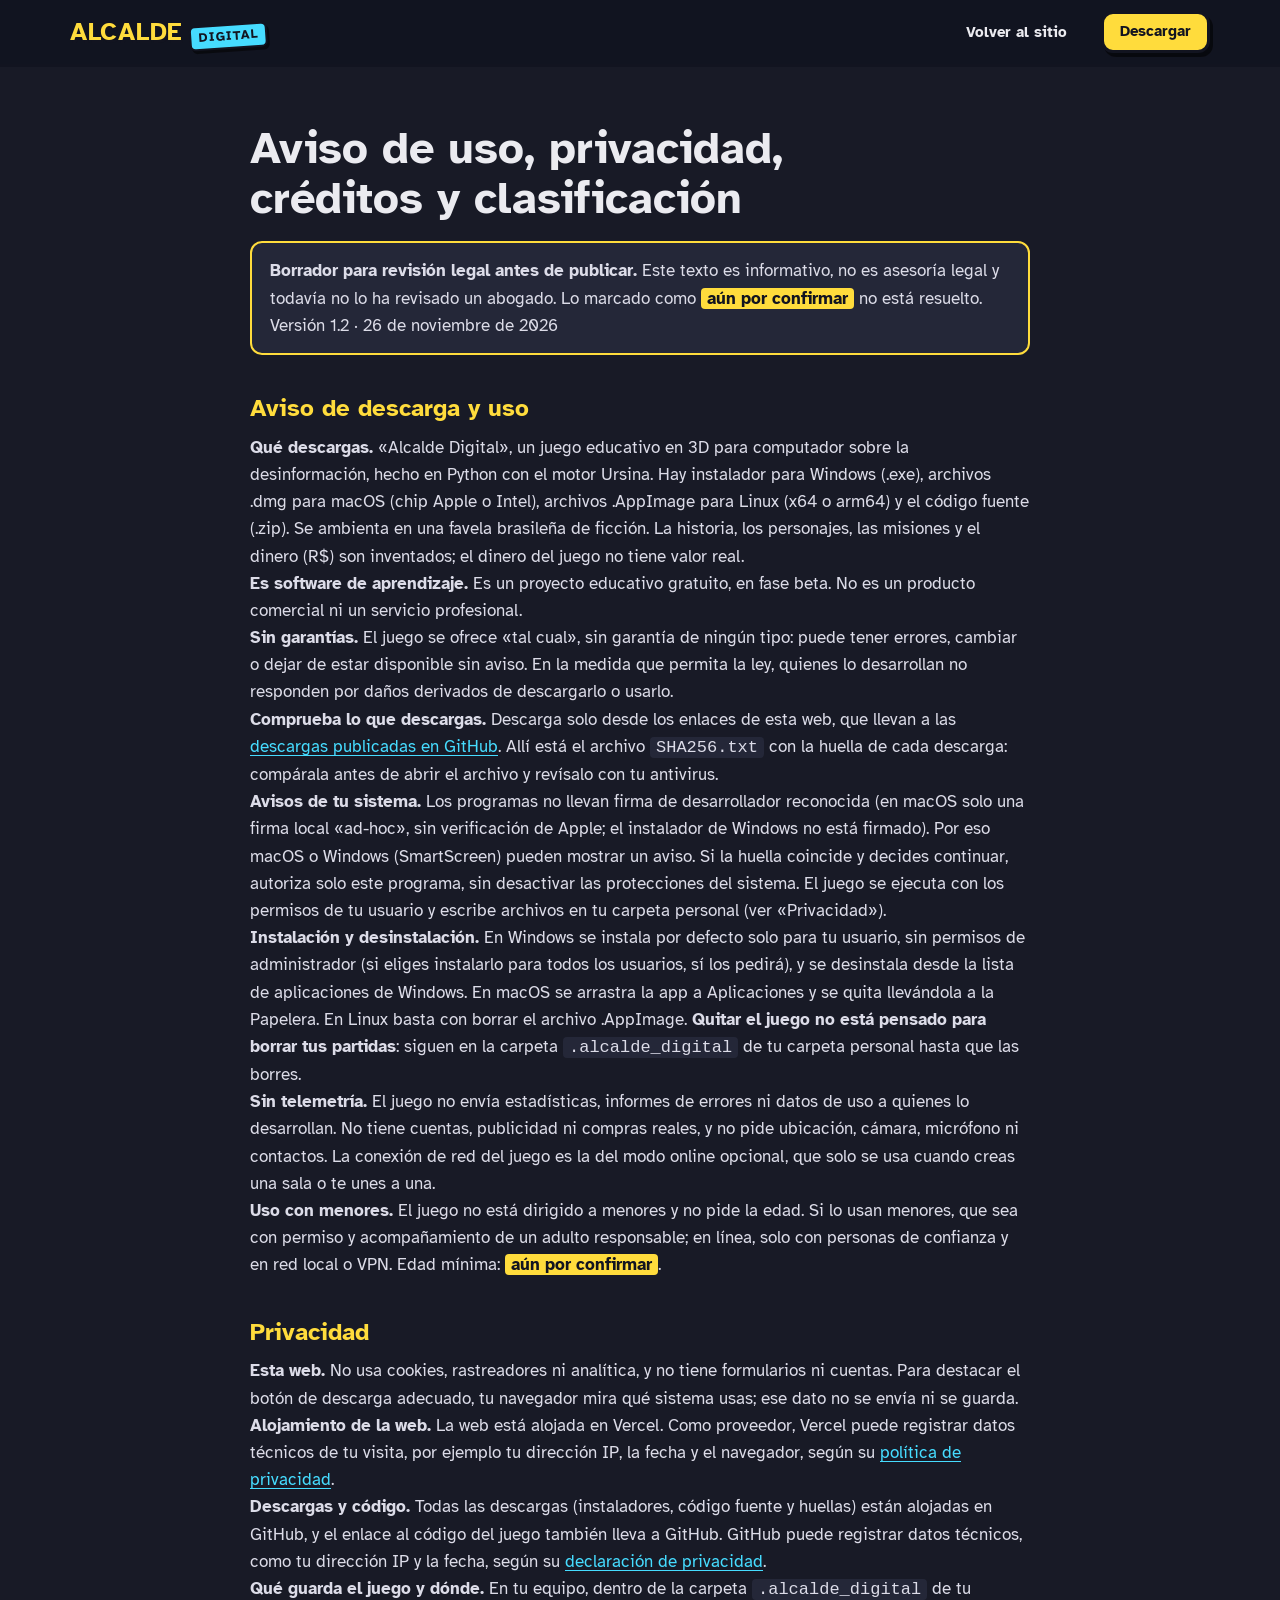
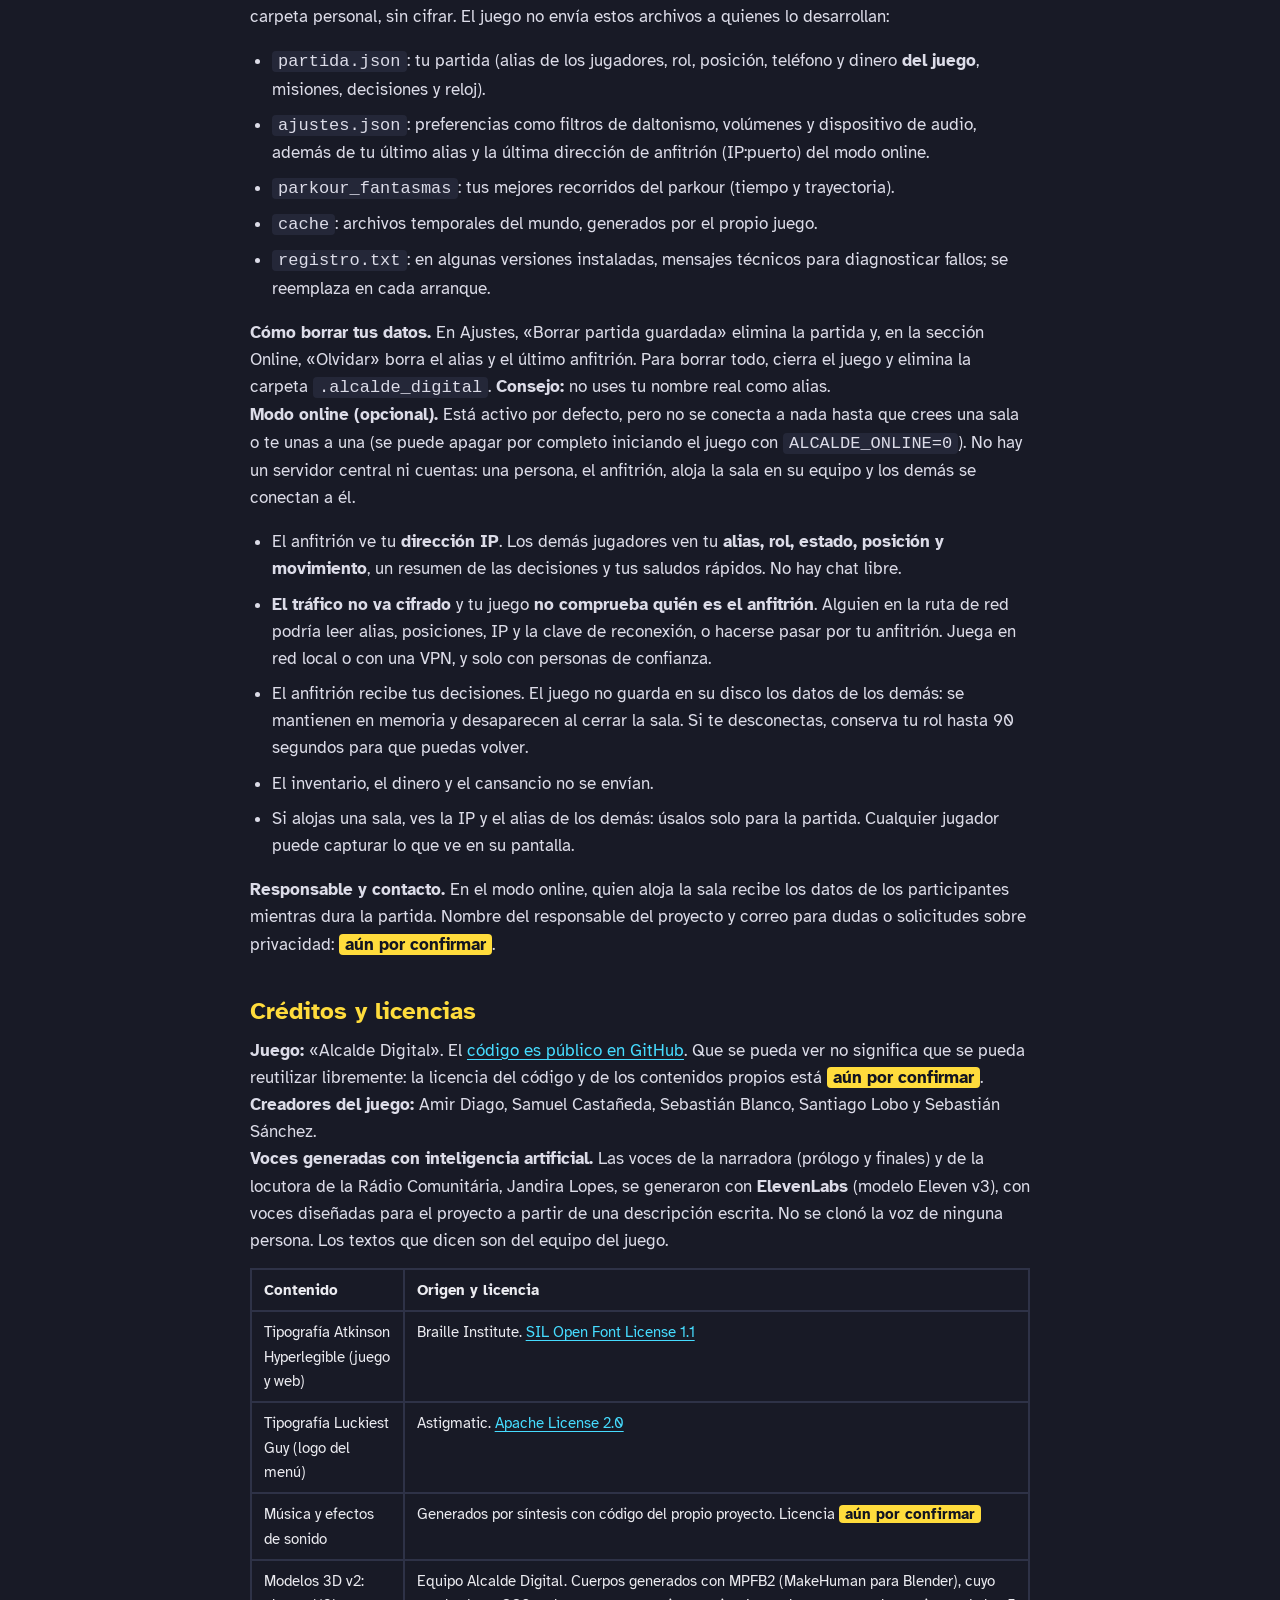
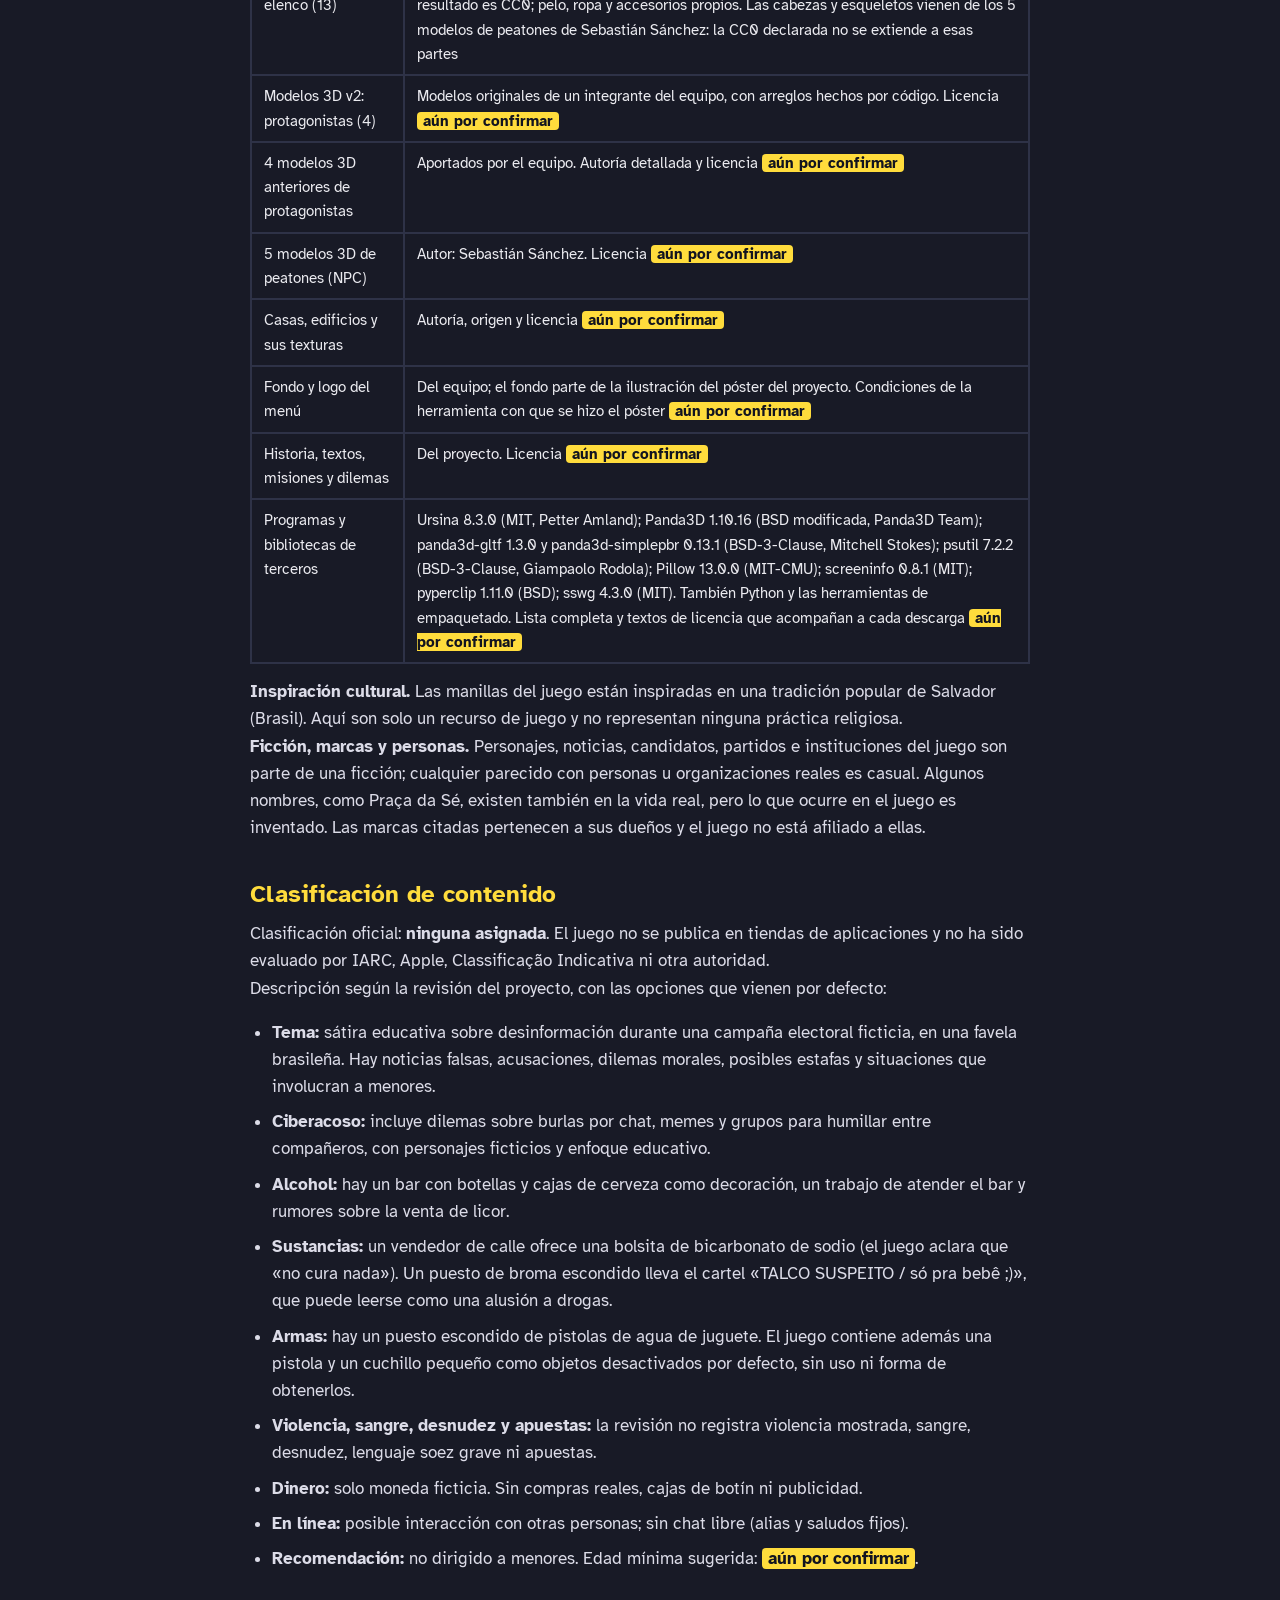
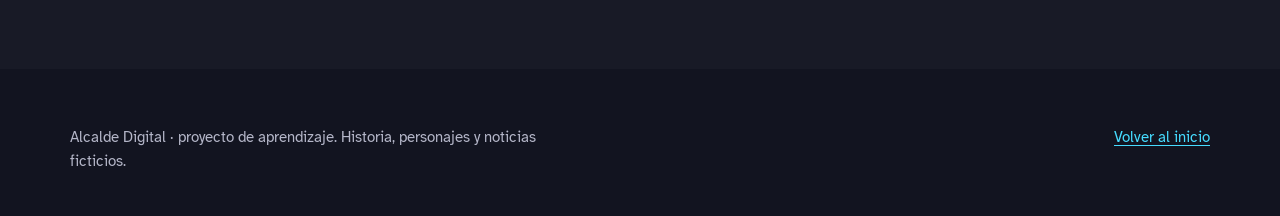
==== commit a7c3c3e3: "Creadores del juego y autoría de los modelos de NPC Co-Authored-By: Claude Sonnet 5.5 <noreply@anthr" ====
--- a/legal.html
+++ b/legal.html
@@ -3,11 +3,9 @@
 <head>
 <meta charset="utf-8">
 <meta name="viewport" content="width=device-width, initial-scale=1, viewport-fit=cover">
-<meta name="claude:viewport-fit-sides" content="cover">
 <title>Aviso de uso y privacidad</title>
 <meta name="robots" content="noindex">
 <link rel="stylesheet" href="estilos.css">
-<style>.pend { background: var(--amarillo); color: var(--tinta); padding: 0 6px; border-radius: 4px; font-weight: 700; }</style>
 </head>
 <body>
 <header class="cabecera">
@@ -19,37 +17,54 @@
 </header>
 <main class="legal">
 <h1>Aviso de uso, privacidad, créditos y clasificación</h1>
-<div class="aviso"><p><strong>Borrador para revisión legal antes de publicar.</strong> No soy abogado y esto no es asesoría legal. Estos textos cubren los requisitos que conozco y se basan solo en lo que dicen <code>docs/AVISOS_LEGALES_Y_ACTIVOS.md</code>, <code>docs/PRIVACIDAD_ONLINE.md</code>, <code>docs/CONTENIDO_Y_CLASIFICACION.md</code> y <code>docs/ONLINE.md</code>. Lo que aparece como <strong><mark class="pend">[PENDIENTE]</mark></strong> falta por completar o confirmar antes de publicar. Versión 1.1 · 2026-11-18</p></div>
+<div class="aviso"><p><strong>Borrador para revisión legal antes de publicar.</strong> Este texto es informativo, no es asesoría legal y todavía no lo ha revisado un abogado. Lo marcado como <mark class="pend">aún por confirmar</mark> no está resuelto. Versión 1.2 · 26 de noviembre de 2026</p></div>
 
 <h2>Aviso de descarga y uso</h2>
-<p><strong>Qué descargas.</strong> Un instalador (.dmg en macOS, .exe en Windows) o un archivo .AppImage (Linux) con «Alcalde Digital», un juego educativo en 3D para computador (PC), hecho en Python con el motor Ursina. Trata sobre la desinformación y se ambienta en una favela brasileña ficticia. Todas las personas, lugares, misiones y el dinero (R$) del juego son inventados y no tienen valor real.</p>
-<p><strong>Es software de aprendizaje.</strong> Es un proyecto educativo y de aprendizaje. No es un producto comercial ni un servicio profesional.</p>
-<p><strong>Sin garantías.</strong> El juego se ofrece «tal cual», sin garantía de ningún tipo: puede tener errores, cambiar o dejar de estar disponible sin aviso. En la medida que permita la ley, el autor no responde por daños derivados de descargarlo o usarlo.</p>
-<p><strong>Ejecútalo bajo tu propia responsabilidad.</strong> Descarga el archivo solo desde esta página. Antes de abrirlo, comprueba su huella SHA-256 con la publicada en la página de descarga y revísalo con tu antivirus. El archivo no lleva firma de desarrollador reconocida (en macOS solo firma local «ad-hoc»; el instalador de Windows no está firmado), por lo que macOS (Gatekeeper) o Windows (SmartScreen) mostrarán un aviso: puedes autorizar solo este programa tras verificar la huella, sin desactivar protecciones del sistema. <mark class="pend">[PENDIENTE: revisión legal de este aviso.]</mark> El programa se ejecuta con los permisos de tu usuario y escribe archivos en tu carpeta personal (ver «Privacidad»). Si usas el modo online, lee los riesgos de esa sección.</p>
-<p><strong>Instalación y desinstalación.</strong> En Windows el instalador (.exe) se instala por defecto solo para tu usuario, sin administrador (el asistente puede ofrecer instalar para todos los usuarios, y entonces sí lo pedirá), y muestra un aviso antes de instalar. Se desinstala desde Configuración de Windows, Aplicaciones. En macOS se arrastra la app desde el .dmg a Aplicaciones y se quita arrastrándola a la Papelera. En ambos casos <strong>desinstalar no borra tus partidas guardadas</strong>: están en <code>~/.alcalde_digital</code> y puedes borrarlas a mano (ver «Privacidad»). <mark class="pend">[PENDIENTE: confirmar con una prueba real en Windows que el desinstalador conserva la carpeta personal.]</mark></p>
-<p><strong>Sin telemetría.</strong> El juego no envía estadísticas, informes de errores ni datos de uso al autor. No tiene cuentas, publicidad, compras reales, ni pide ubicación, cámara, micrófono ni contactos. La única conexión de red posible es el modo online opcional, que solo se activa cuando tú creas una sala o te unes a una.</p>
-<p><strong>Uso con menores.</strong> El juego no está dirigido a menores y no pide la edad. Si lo usan menores, que sea con permiso y acompañamiento de un adulto responsable. <mark class="pend">[PENDIENTE: edad mínima.]</mark></p>
+<p><strong>Qué descargas.</strong> «Alcalde Digital», un juego educativo en 3D para computador sobre la desinformación, hecho en Python con el motor Ursina. Hay instalador para Windows (.exe), archivos .dmg para macOS (chip Apple o Intel), archivos .AppImage para Linux (x64 o arm64) y el código fuente (.zip). Se ambienta en una favela brasileña de ficción. La historia, los personajes, las misiones y el dinero (R$) son inventados; el dinero del juego no tiene valor real.</p>
+<p><strong>Es software de aprendizaje.</strong> Es un proyecto educativo gratuito, en fase beta. No es un producto comercial ni un servicio profesional.</p>
+<p><strong>Sin garantías.</strong> El juego se ofrece «tal cual», sin garantía de ningún tipo: puede tener errores, cambiar o dejar de estar disponible sin aviso. En la medida que permita la ley, quienes lo desarrollan no responden por daños derivados de descargarlo o usarlo.</p>
+<p><strong>Comprueba lo que descargas.</strong> Descarga solo desde los enlaces de esta web, que llevan a las <a href="https://github.com/DG-AMIR3460/alcalde-digital/releases/latest">descargas publicadas en GitHub</a>. Allí está el archivo <code>SHA256.txt</code> con la huella de cada descarga: compárala antes de abrir el archivo y revísalo con tu antivirus.</p>
+<p><strong>Avisos de tu sistema.</strong> Los programas no llevan firma de desarrollador reconocida (en macOS solo una firma local «ad-hoc», sin verificación de Apple; el instalador de Windows no está firmado). Por eso macOS o Windows (SmartScreen) pueden mostrar un aviso. Si la huella coincide y decides continuar, autoriza solo este programa, sin desactivar las protecciones del sistema. El juego se ejecuta con los permisos de tu usuario y escribe archivos en tu carpeta personal (ver «Privacidad»).</p>
+<p><strong>Instalación y desinstalación.</strong> En Windows se instala por defecto solo para tu usuario, sin permisos de administrador (si eliges instalarlo para todos los usuarios, sí los pedirá), y se desinstala desde la lista de aplicaciones de Windows. En macOS se arrastra la app a Aplicaciones y se quita llevándola a la Papelera. En Linux basta con borrar el archivo .AppImage. <strong>Quitar el juego no está pensado para borrar tus partidas</strong>: siguen en la carpeta <code>.alcalde_digital</code> de tu carpeta personal hasta que las borres.</p>
+<p><strong>Sin telemetría.</strong> El juego no envía estadísticas, informes de errores ni datos de uso a quienes lo desarrollan. No tiene cuentas, publicidad ni compras reales, y no pide ubicación, cámara, micrófono ni contactos. La conexión de red del juego es la del modo online opcional, que solo se usa cuando creas una sala o te unes a una.</p>
+<p><strong>Uso con menores.</strong> El juego no está dirigido a menores y no pide la edad. Si lo usan menores, que sea con permiso y acompañamiento de un adulto responsable; en línea, solo con personas de confianza y en red local o VPN. Edad mínima: <mark class="pend">aún por confirmar</mark>.</p>
+
 <h2>Privacidad</h2>
-<p><strong>Esta web.</strong> Es un sitio estático. No usa cookies, no usa rastreadores ni analítica, y no pide datos personales. <mark class="pend">[PENDIENTE: confirmar antes de publicar. Si el alojamiento o una red de distribución (CDN) guarda registros de visitas, o si se añade un formulario o contador, este párrafo debe cambiar.]</mark></p>
-<p><strong>Descargas.</strong> Los archivos de Windows (instalador .exe) y Linux se alojan en GitHub (Releases) y el de macOS en esta web. Al descargar, GitHub, como alojador, puede registrar datos técnicos de la descarga (por ejemplo dirección IP y fecha) según su propia política de privacidad; el autor no recibe esos datos de forma individual. <mark class="pend">[PENDIENTE: confirmar dónde se aloja finalmente cada archivo, incluido el .dmg, y qué registros guarda ese alojamiento.]</mark></p>
-<p><strong>Qué guarda el juego y dónde.</strong> Todo se guarda solo en tu equipo, en la carpeta <code>~/.alcalde_digital</code>, sin cifrar. Nada de esto se envía al autor:</p>
-<ul><li><code>partida.json</code>: tu partida (alias de los jugadores, rol, posición, teléfono y dinero <strong>del juego</strong>, misiones, decisiones y reloj).</li><li><code>ajustes.json</code>: filtros de daltonismo, volúmenes, dispositivo de audio, tu último alias y la última dirección de anfitrión (IP:puerto) del modo online.</li><li><code>cache/</code>: archivos de caché del mundo, generados por el propio juego.</li></ul>
-<p><strong>Consejo:</strong> no uses tu nombre real como alias. Para borrar tus datos: en el juego, Ajustes, botón «Borrar partida guardada» (partida) y Ajustes, sección Online, botón «Olvidar» (alias y último anfitrión). También puedes cerrar el juego y borrar la carpeta <code>~/.alcalde_digital</code>.</p>
-<p><strong>Modo online (opcional).</strong> Está activo por defecto, pero no se conecta a nada hasta que crees una sala o te unas a una (se apaga por completo arrancando con <code>ALCALDE_ONLINE=0</code>). No hay servidor del autor ni cuentas: una persona (el anfitrión) aloja la sala y los demás se conectan a su equipo. Esto implica:</p>
-<ul><li>El anfitrión ve tu <strong>dirección IP</strong>. Los demás jugadores ven tu <strong>alias, rol, posición y movimiento</strong>, tus decisiones públicas y tus saludos rápidos. No hay chat libre.</li><li><strong>El tráfico no va cifrado</strong> y tu juego <strong>no comprueba quién es el anfitrión</strong>. Quien esté en la ruta de red podría leer alias, posiciones e IP, o un impostor podría hacerse pasar por tu anfitrión. Juega en red local o con una VPN, y solo con personas de confianza.</li><li>El anfitrión no guarda nada de la partida en disco: todo queda en memoria y desaparece al cerrar la sala. Tras una desconexión conserva tu rol 90 segundos para que puedas volver.</li><li>El inventario, el dinero y el cansancio son locales y no se envían en el modo online.</li><li>No se recolecta ubicación real, contactos, cámara ni micrófono.</li><li>Si alojas una sala, ves la IP y el alias de los demás: úsalos solo para la partida.</li></ul>
-<p><strong>Responsable.</strong> El autor del juego no recibe datos. En el modo online, quien aloja la sala trata los datos de los participantes mientras dura la partida. <mark class="pend">[PENDIENTE: nombre y correo de contacto público del autor para dudas de privacidad.]</mark></p>
+<p><strong>Esta web.</strong> No usa cookies, rastreadores ni analítica, y no tiene formularios ni cuentas. Para destacar el botón de descarga adecuado, tu navegador mira qué sistema usas; ese dato no se envía ni se guarda.</p>
+<p><strong>Alojamiento de la web.</strong> La web está alojada en Vercel. Como proveedor, Vercel puede registrar datos técnicos de tu visita, por ejemplo tu dirección IP, la fecha y el navegador, según su <a href="https://vercel.com/legal/privacy-policy">política de privacidad</a>.</p>
+<p><strong>Descargas y código.</strong> Todas las descargas (instaladores, código fuente y huellas) están alojadas en GitHub, y el enlace al código del juego también lleva a GitHub. GitHub puede registrar datos técnicos, como tu dirección IP y la fecha, según su <a href="https://docs.github.com/site-policy/privacy-policies/github-general-privacy-statement">declaración de privacidad</a>.</p>
+<p><strong>Qué guarda el juego y dónde.</strong> En tu equipo, dentro de la carpeta <code>.alcalde_digital</code> de tu carpeta personal, sin cifrar. El juego no envía estos archivos a quienes lo desarrollan:</p>
+<ul><li><code>partida.json</code>: tu partida (alias de los jugadores, rol, posición, teléfono y dinero <strong>del juego</strong>, misiones, decisiones y reloj).</li><li><code>ajustes.json</code>: preferencias como filtros de daltonismo, volúmenes y dispositivo de audio, además de tu último alias y la última dirección de anfitrión (IP:puerto) del modo online.</li><li><code>parkour_fantasmas</code>: tus mejores recorridos del parkour (tiempo y trayectoria).</li><li><code>cache</code>: archivos temporales del mundo, generados por el propio juego.</li><li><code>registro.txt</code>: en algunas versiones instaladas, mensajes técnicos para diagnosticar fallos; se reemplaza en cada arranque.</li></ul>
+<p><strong>Cómo borrar tus datos.</strong> En Ajustes, «Borrar partida guardada» elimina la partida y, en la sección Online, «Olvidar» borra el alias y el último anfitrión. Para borrar todo, cierra el juego y elimina la carpeta <code>.alcalde_digital</code>. <strong>Consejo:</strong> no uses tu nombre real como alias.</p>
+<p><strong>Modo online (opcional).</strong> Está activo por defecto, pero no se conecta a nada hasta que crees una sala o te unas a una (se puede apagar por completo iniciando el juego con <code>ALCALDE_ONLINE=0</code>). No hay un servidor central ni cuentas: una persona, el anfitrión, aloja la sala en su equipo y los demás se conectan a él.</p>
+<ul><li>El anfitrión ve tu <strong>dirección IP</strong>. Los demás jugadores ven tu <strong>alias, rol, estado, posición y movimiento</strong>, un resumen de las decisiones y tus saludos rápidos. No hay chat libre.</li><li><strong>El tráfico no va cifrado</strong> y tu juego <strong>no comprueba quién es el anfitrión</strong>. Alguien en la ruta de red podría leer alias, posiciones, IP y la clave de reconexión, o hacerse pasar por tu anfitrión. Juega en red local o con una VPN, y solo con personas de confianza.</li><li>El anfitrión recibe tus decisiones. El juego no guarda en su disco los datos de los demás: se mantienen en memoria y desaparecen al cerrar la sala. Si te desconectas, conserva tu rol hasta 90 segundos para que puedas volver.</li><li>El inventario, el dinero y el cansancio no se envían.</li><li>Si alojas una sala, ves la IP y el alias de los demás: úsalos solo para la partida. Cualquier jugador puede capturar lo que ve en su pantalla.</li></ul>
+<p><strong>Responsable y contacto.</strong> En el modo online, quien aloja la sala recibe los datos de los participantes mientras dura la partida. Nombre del responsable del proyecto y correo para dudas o solicitudes sobre privacidad: <mark class="pend">aún por confirmar</mark>.</p>
+
 <h2>Créditos y licencias</h2>
-<p><strong>Juego:</strong> «Alcalde Digital». Autor/a: <mark class="pend">[PENDIENTE: nombre o seudónimo a publicar]</mark>. Licencia del código y de los contenidos propios: <mark class="pend">[PENDIENTE: no consta en los documentos; elegir licencia, por ejemplo todos los derechos reservados o una licencia abierta]</mark>.</p>
-<p><strong>Activos que constan en la documentación:</strong></p>
-<table><thead><tr><th>Activo</th><th>Autor/a y licencia</th><th>Estado</th></tr></thead><tbody><tr><td>5 modelos 3D de personajes nuevos (.glb)</td><td>El archivo declara solo el generador «Khronos glTF Blender I/O». No consta autor, origen ni licencia</td><td><strong><mark class="pend">[PENDIENTE]</mark></strong> no publicar estos modelos hasta confirmar autoría y licencia. Si no se confirma, el juego usa los 4 modelos de respaldo</td></tr><tr><td>4 modelos 3D de respaldo (los de siempre)</td><td>No consta en los documentos leídos</td><td><strong><mark class="pend">[PENDIENTE]</mark></strong></td></tr><tr><td>Textos, personajes, lugares, misiones y dilemas</td><td>No consta licencia</td><td><strong><mark class="pend">[PENDIENTE]</mark></strong></td></tr><tr><td>Música, sonidos, tipografías, imágenes y texturas</td><td>No constan en los documentos leídos</td><td><strong><mark class="pend">[PENDIENTE]</mark></strong> inventario y licencia de cada uno</td></tr><tr><td>Motor Ursina, Python y bibliotecas incluidas en el ejecutable</td><td>Licencias según los metadatos de los paquetes instalados: Ursina 8.3.0 (MIT, Petter Amland); Panda3D 1.10.16 (BSD modificada, Panda3D Team); panda3d-gltf 1.3.0 y panda3d-simplepbr 0.13.1 (BSD-3-Clause, Mitchell Stokes); psutil 7.2.2 (BSD-3-Clause, Giampaolo Rodola); Pillow 13.0.0 (MIT-CMU); screeninfo 0.8.1 (MIT); pyperclip 1.11.0 (BSD); sswg 4.3.0 (MIT). Python: licencia PSF (no verificada aquí)</td><td><strong><mark class="pend">[PENDIENTE]</mark></strong> confirmar la lista real de lo que embebe cada ejecutable (incluidas dependencias indirectas, la herramienta de empaquetado y bibliotecas nativas de cada sistema) e incluir el texto de licencia y aviso de copyright de cada una dentro del archivo o en <code>CREDITOS.md</code>; varias lo exigen</td></tr></tbody></table>
-<p>El archivo <code>CREDITOS.md</code> de la raíz, que debía llevar el registro (archivo, autor, licencia, enlace y modificaciones), todavía no consta como creado. Cuando exista, este apartado debe reflejarlo y enlazarlo.</p>
-<p><strong>Inspiración cultural.</strong> Las manillas del juego están inspiradas en una tradición popular de Salvador (Brasil). Aquí son solo un recurso de juego y no representan ninguna práctica religiosa. Las iglesias, puestos de salud, escuelas y demás lugares que se mencionan son ficticios.</p>
-<p><strong>Marcas y personas.</strong> Todos los personajes y lugares son ficticios; cualquier parecido con personas, escuelas, asociaciones o marcas reales es casual. Las marcas citadas pertenecen a sus dueños y el juego no está afiliado a ellas.</p>
+<p><strong>Juego:</strong> «Alcalde Digital». El <a href="https://github.com/SebastianBlanco430/Alcalde-Digital">código es público en GitHub</a>. Que se pueda ver no significa que se pueda reutilizar libremente: la licencia del código y de los contenidos propios está <mark class="pend">aún por confirmar</mark>.</p>
+<p><strong>Creadores del juego:</strong> Amir Diago, Samuel Castañeda, Sebastián Blanco, Santiago Lobo y Sebastián Sánchez.</p>
+<p><strong>Voces generadas con inteligencia artificial.</strong> Las voces de la narradora (prólogo y finales) y de la locutora de la Rádio Comunitária, Jandira Lopes, se generaron con <strong>ElevenLabs</strong> (modelo Eleven v3), con voces diseñadas para el proyecto a partir de una descripción escrita. No se clonó la voz de ninguna persona. Los textos que dicen son del equipo del juego.</p>
+<table><thead><tr><th>Contenido</th><th>Origen y licencia</th></tr></thead><tbody>
+<tr><td>Tipografía Atkinson Hyperlegible (juego y web)</td><td>Braille Institute. <a href="fonts/OFL.txt">SIL Open Font License 1.1</a></td></tr>
+<tr><td>Tipografía Luckiest Guy (logo del menú)</td><td>Astigmatic. <a href="https://www.apache.org/licenses/LICENSE-2.0">Apache License 2.0</a></td></tr>
+<tr><td>Música y efectos de sonido</td><td>Generados por síntesis con código del propio proyecto. Licencia <mark class="pend">aún por confirmar</mark></td></tr>
+<tr><td>Modelos 3D v2: elenco (13)</td><td>Equipo Alcalde Digital. Cuerpos generados con MPFB2 (MakeHuman para Blender), cuyo resultado es CC0; pelo, ropa y accesorios propios. Las cabezas y esqueletos vienen de los 5 modelos de peatones de Sebastián Sánchez: la CC0 declarada no se extiende a esas partes</td></tr>
+<tr><td>Modelos 3D v2: protagonistas (4)</td><td>Modelos originales de un integrante del equipo, con arreglos hechos por código. Licencia <mark class="pend">aún por confirmar</mark></td></tr>
+<tr><td>4 modelos 3D anteriores de protagonistas</td><td>Aportados por el equipo. Autoría detallada y licencia <mark class="pend">aún por confirmar</mark></td></tr>
+<tr><td>5 modelos 3D de peatones (NPC)</td><td>Autor: Sebastián Sánchez. Licencia <mark class="pend">aún por confirmar</mark></td></tr>
+<tr><td>Casas, edificios y sus texturas</td><td>Autoría, origen y licencia <mark class="pend">aún por confirmar</mark></td></tr>
+<tr><td>Fondo y logo del menú</td><td>Del equipo; el fondo parte de la ilustración del póster del proyecto. Condiciones de la herramienta con que se hizo el póster <mark class="pend">aún por confirmar</mark></td></tr>
+<tr><td>Historia, textos, misiones y dilemas</td><td>Del proyecto. Licencia <mark class="pend">aún por confirmar</mark></td></tr>
+<tr><td>Programas y bibliotecas de terceros</td><td>Ursina 8.3.0 (MIT, Petter Amland); Panda3D 1.10.16 (BSD modificada, Panda3D Team); panda3d-gltf 1.3.0 y panda3d-simplepbr 0.13.1 (BSD-3-Clause, Mitchell Stokes); psutil 7.2.2 (BSD-3-Clause, Giampaolo Rodola); Pillow 13.0.0 (MIT-CMU); screeninfo 0.8.1 (MIT); pyperclip 1.11.0 (BSD); sswg 4.3.0 (MIT). También Python y las herramientas de empaquetado. Lista completa y textos de licencia que acompañan a cada descarga <mark class="pend">aún por confirmar</mark></td></tr>
+</tbody></table>
+<p><strong>Inspiración cultural.</strong> Las manillas del juego están inspiradas en una tradición popular de Salvador (Brasil). Aquí son solo un recurso de juego y no representan ninguna práctica religiosa.</p>
+<p><strong>Ficción, marcas y personas.</strong> Personajes, noticias, candidatos, partidos e instituciones del juego son parte de una ficción; cualquier parecido con personas u organizaciones reales es casual. Algunos nombres, como Praça da Sé, existen también en la vida real, pero lo que ocurre en el juego es inventado. Las marcas citadas pertenecen a sus dueños y el juego no está afiliado a ellas.</p>
+
 <h2>Clasificación de contenido</h2>
-<p>Clasificación oficial: <strong>ninguna asignada</strong>. Este juego no se publica en tiendas y no ha pasado por IARC, Apple, Classificação Indicativa ni otra autoridad. <strong><mark class="pend">[PENDIENTE]</mark></strong> Si se distribuye, la clasificación la decide la autoridad correspondiente.</p>
-<p>Descripción del contenido (según nuestra revisión interna, con las opciones sensibles apagadas):</p>
-<ul><li><strong>Tema:</strong> sátira educativa sobre desinformación, ambientada en una favela brasileña. Hay noticias falsas, dilemas morales y referencias a menores y a posibles estafas, tratados con tono educativo. Incluye dilemas de <strong>ciberacoso entre compañeros</strong> (burlas por chat, memes, grupos para humillar a alguien): sin violencia, sin insultos graves y con personajes ficticios; el juego anima a apoyar a la víctima, guardar pruebas y avisar a un adulto. Se activan con una opción interna (<code>ALCALDE_CIBERACOSO</code>). <mark class="pend">[PENDIENTE: confirmar su valor por defecto en lo que se publique y valorar con asesoría si el tema condiciona la edad mínima.]</mark></li><li><strong>Violencia, sangre, desnudez, lenguaje soez grave, apuestas:</strong> no hay.</li><li><strong>Sustancias:</strong> hay una referencia a una bolsita de bicarbonato de sodio vendida en un puesto de calle (el juego aclara que «no cura nada») y un bar en el mapa. No se muestra ningún consumo.</li><li><strong>Armas:</strong> el catálogo contiene objetos de utilería ocultos por defecto, sin uso, sin precio y sin forma de obtenerlos. Hay también decoración humorística (pistolas de agua) que está bajo una opción de huevos de pascua. <strong><mark class="pend">[PENDIENTE]</mark></strong> confirmar qué incluye exactamente cada archivo publicado (.dmg, .exe, .AppImage) y apagar estas opciones.</li><li><strong>Dinero:</strong> solo moneda ficticia (R$ del juego). Sin compras reales, cajas de botín, publicidad ni apuestas.</li><li><strong>Online:</strong> posible interacción con otras personas si abres una sala a internet; sin chat libre (solo saludos fijos).</li><li><strong>Recomendación:</strong> no dirigido a menores. Edad mínima sugerida: <mark class="pend">[PENDIENTE, a definir con asesoría legal]</mark>.</li></ul>
+<p>Clasificación oficial: <strong>ninguna asignada</strong>. El juego no se publica en tiendas de aplicaciones y no ha sido evaluado por IARC, Apple, Classificação Indicativa ni otra autoridad.</p>
+<p>Descripción según la revisión del proyecto, con las opciones que vienen por defecto:</p>
+<ul><li><strong>Tema:</strong> sátira educativa sobre desinformación durante una campaña electoral ficticia, en una favela brasileña. Hay noticias falsas, acusaciones, dilemas morales, posibles estafas y situaciones que involucran a menores.</li><li><strong>Ciberacoso:</strong> incluye dilemas sobre burlas por chat, memes y grupos para humillar entre compañeros, con personajes ficticios y enfoque educativo.</li><li><strong>Alcohol:</strong> hay un bar con botellas y cajas de cerveza como decoración, un trabajo de atender el bar y rumores sobre la venta de licor.</li><li><strong>Sustancias:</strong> un vendedor de calle ofrece una bolsita de bicarbonato de sodio (el juego aclara que «no cura nada»). Un puesto de broma escondido lleva el cartel «TALCO SUSPEITO / só pra bebê ;)», que puede leerse como una alusión a drogas.</li><li><strong>Armas:</strong> hay un puesto escondido de pistolas de agua de juguete. El juego contiene además una pistola y un cuchillo pequeño como objetos desactivados por defecto, sin uso ni forma de obtenerlos.</li><li><strong>Violencia, sangre, desnudez y apuestas:</strong> la revisión no registra violencia mostrada, sangre, desnudez, lenguaje soez grave ni apuestas.</li><li><strong>Dinero:</strong> solo moneda ficticia. Sin compras reales, cajas de botín ni publicidad.</li><li><strong>En línea:</strong> posible interacción con otras personas; sin chat libre (alias y saludos fijos).</li><li><strong>Recomendación:</strong> no dirigido a menores. Edad mínima sugerida: <mark class="pend">aún por confirmar</mark>.</li></ul>
 </main>
-<footer class="pie"><div class="envoltorio pie-fila"><p>Alcalde Digital · proyecto de aprendizaje. Personas, lugares y noticias ficticios.</p><p><a href="index.html">Volver al inicio</a></p></div></footer>
+<footer class="pie"><div class="envoltorio pie-fila"><p>Alcalde Digital · proyecto de aprendizaje. Historia, personajes y noticias ficticios.</p><p><a href="index.html">Volver al inicio</a></p></div></footer>
 </body>
 </html>
--- a/estilos.css
+++ b/estilos.css
@@ -127,7 +127,7 @@
 /* ---------- hero ---------- */
 .hero { position: relative; overflow: hidden; border-bottom: var(--borde); background: var(--atardecer-1); }
 .hero-fondo {
-  position: absolute; inset: 0; background: url("img/viva-florece-plaza.jpg") center 40% / cover no-repeat; transform-origin: 60% 50%;
+  position: absolute; inset: 0; background: url("img/mundo-barrio.jpg") center 40% / cover no-repeat; transform-origin: 60% 50%;
 }
 .hero::after {
   content: ""; position: absolute; inset: 0;
@@ -371,3 +371,28 @@
   .marca-digital { display: none; }
   .boton-grande { font-size: 1.05rem; padding: 16px 18px; flex-wrap: wrap; }
 }
+
+/* ---------- elegir sistema y otros sistemas ---------- */
+.elige { display: grid; grid-template-columns: repeat(2, minmax(0, 1fr)); gap: 20px; margin-block: 22px; text-align: left; }
+.elige-so { background: var(--noche); color: var(--texto); border: var(--borde); border-radius: var(--radio); padding: 20px; box-shadow: var(--sombra); display: flex; flex-direction: column; gap: 12px; }
+.elige-so h3 { color: var(--amarillo); font-size: 1.5rem; }
+.elige-so .boton, .otros .boton { width: 100%; flex-wrap: wrap; justify-content: center; text-align: center; }
+.elige .recomendado { outline: 4px solid var(--cian); outline-offset: 3px; }
+.descarga .descarga-cabeza, .descarga .elige, .descarga .instala { position: relative; z-index: 2; }
+.descarga .instala { margin-bottom: 60px; }
+#elegir { width: min(760px, 94vw); }
+#elegir h2 { font-size: 1.8rem; }
+#elegir .elige-so { background: var(--panel); }
+.otros { display: grid; grid-template-columns: repeat(3, minmax(0, 1fr)); gap: 24px; }
+.otros article { background: var(--panel); border: var(--borde); border-radius: var(--radio); padding: 22px; box-shadow: var(--sombra); display: flex; flex-direction: column; gap: 12px; }
+.otros h3 { color: var(--amarillo); }
+.otros .boton { margin-top: auto; }
+.otros code { overflow-wrap: anywhere; }
+.trio { display: grid; grid-template-columns: repeat(3, minmax(0, 1fr)); gap: 18px; }
+.trio img { border: var(--borde); border-radius: var(--radio); box-shadow: var(--sombra); cursor: zoom-in; }
+@media (max-width: 860px) { .elige, .otros, .trio { grid-template-columns: 1fr; } }
+
+.pend { background: var(--amarillo); color: var(--tinta); padding: 0 6px; border-radius: 4px; font-weight: 700; }
+
+.creadores { list-style: none; margin: 0 auto 18px; padding: 0; display: flex; flex-wrap: wrap; justify-content: center; gap: 16px; }
+.creadores li { background: var(--panel); border: var(--borde); border-radius: var(--radio); box-shadow: var(--sombra); padding: 16px 24px; font-weight: 700; font-size: 1.15rem; color: var(--amarillo); }
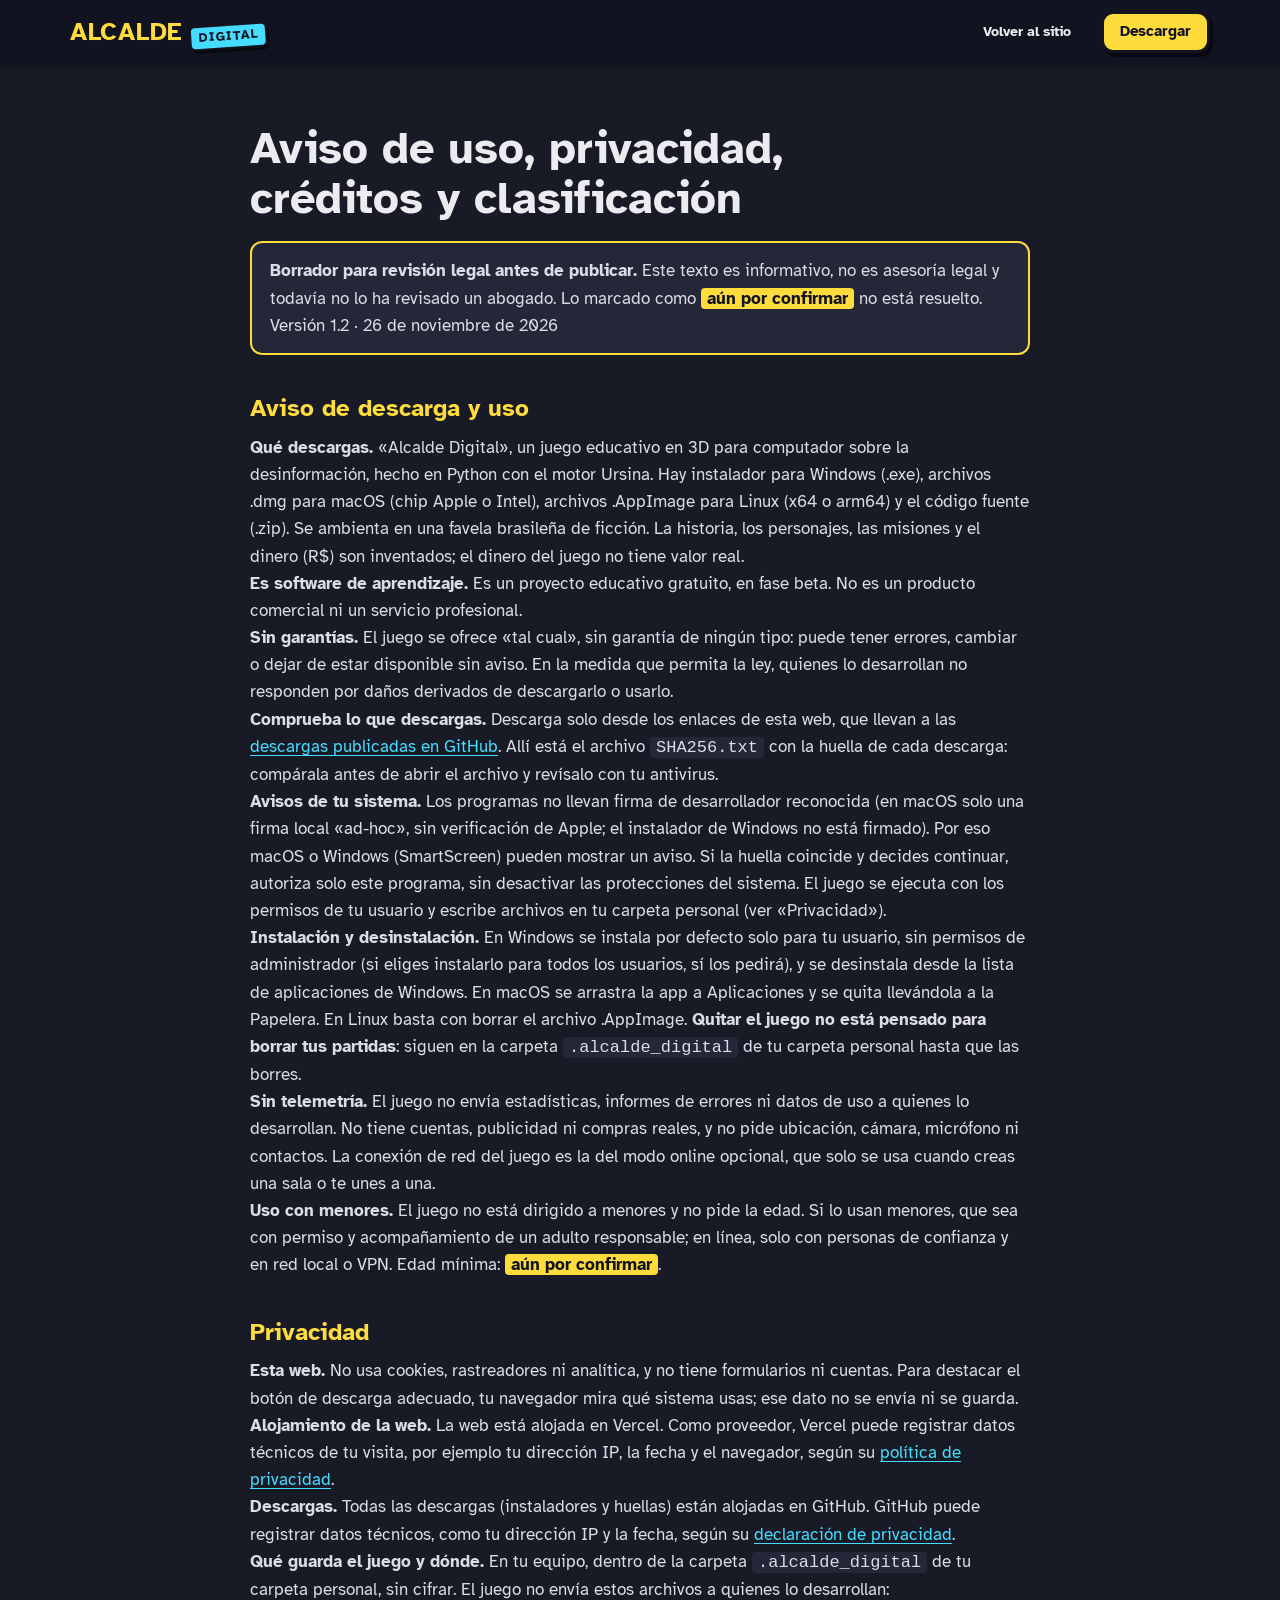
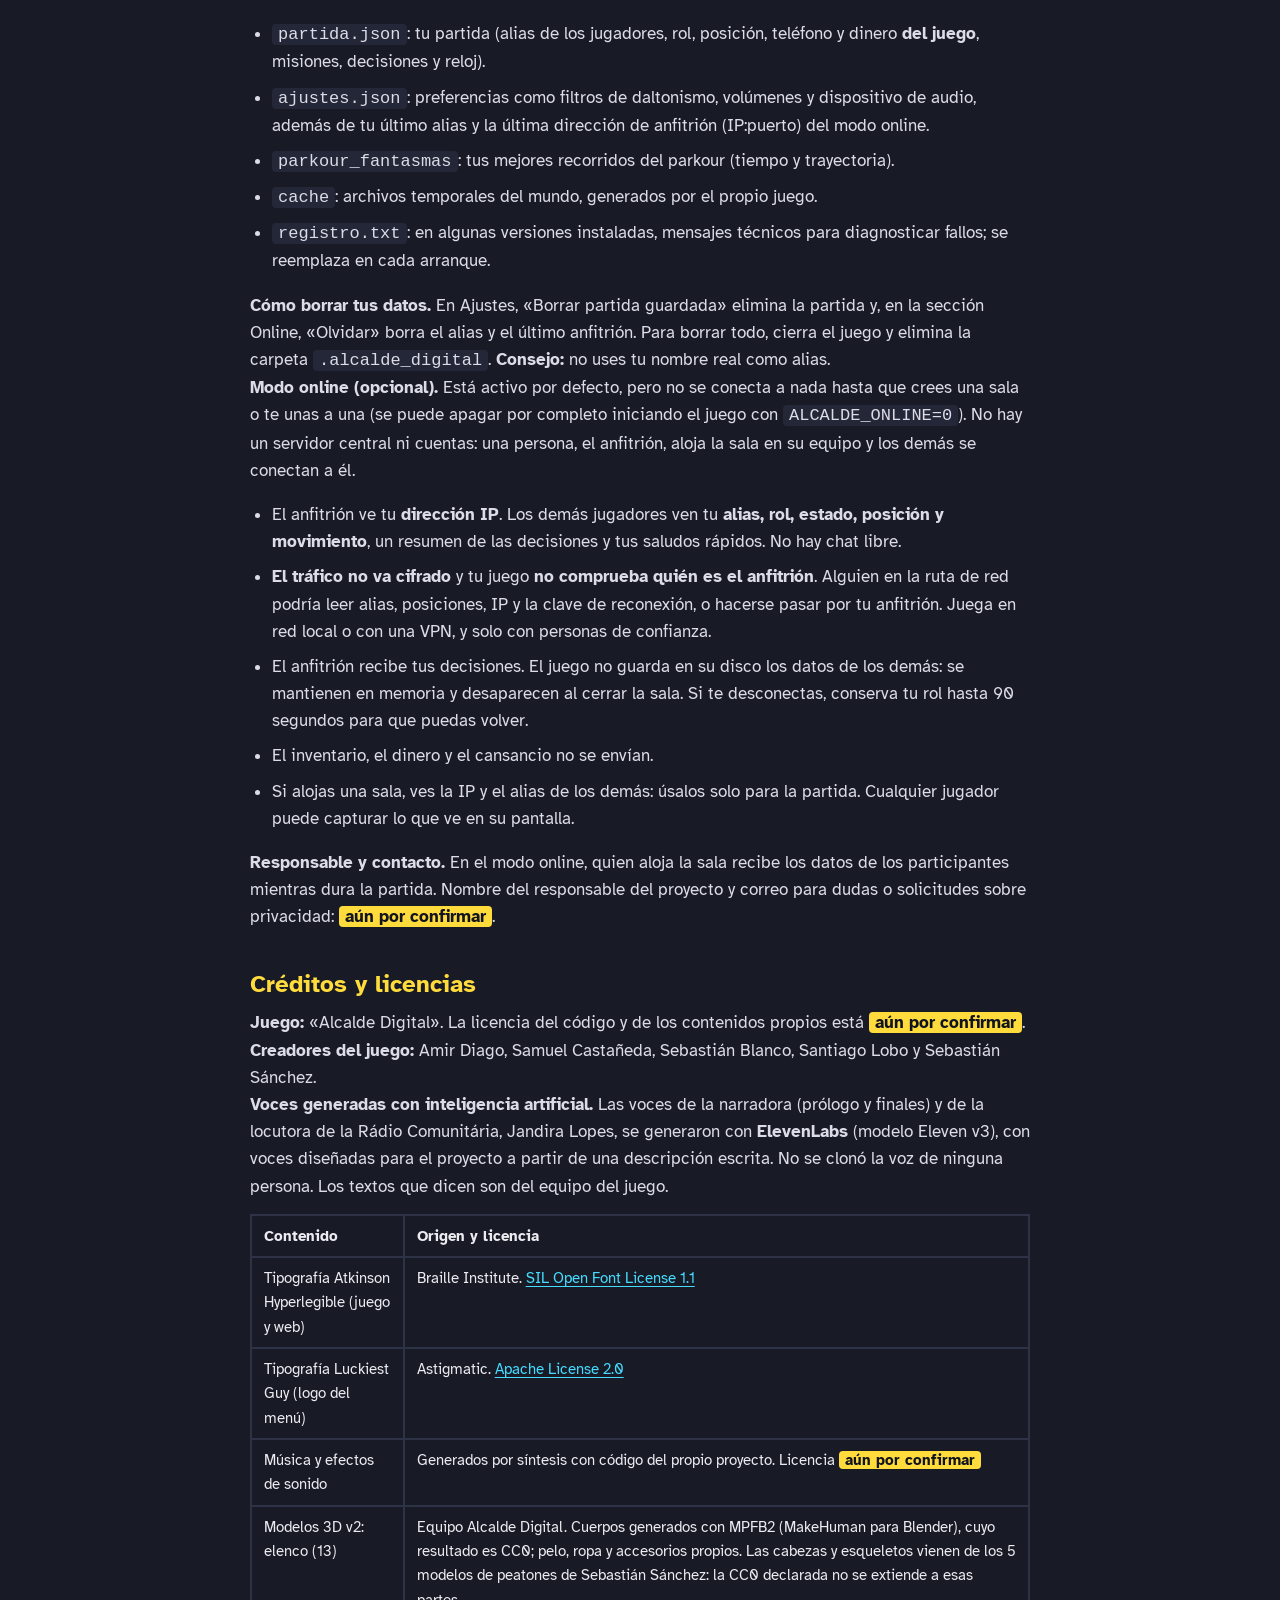
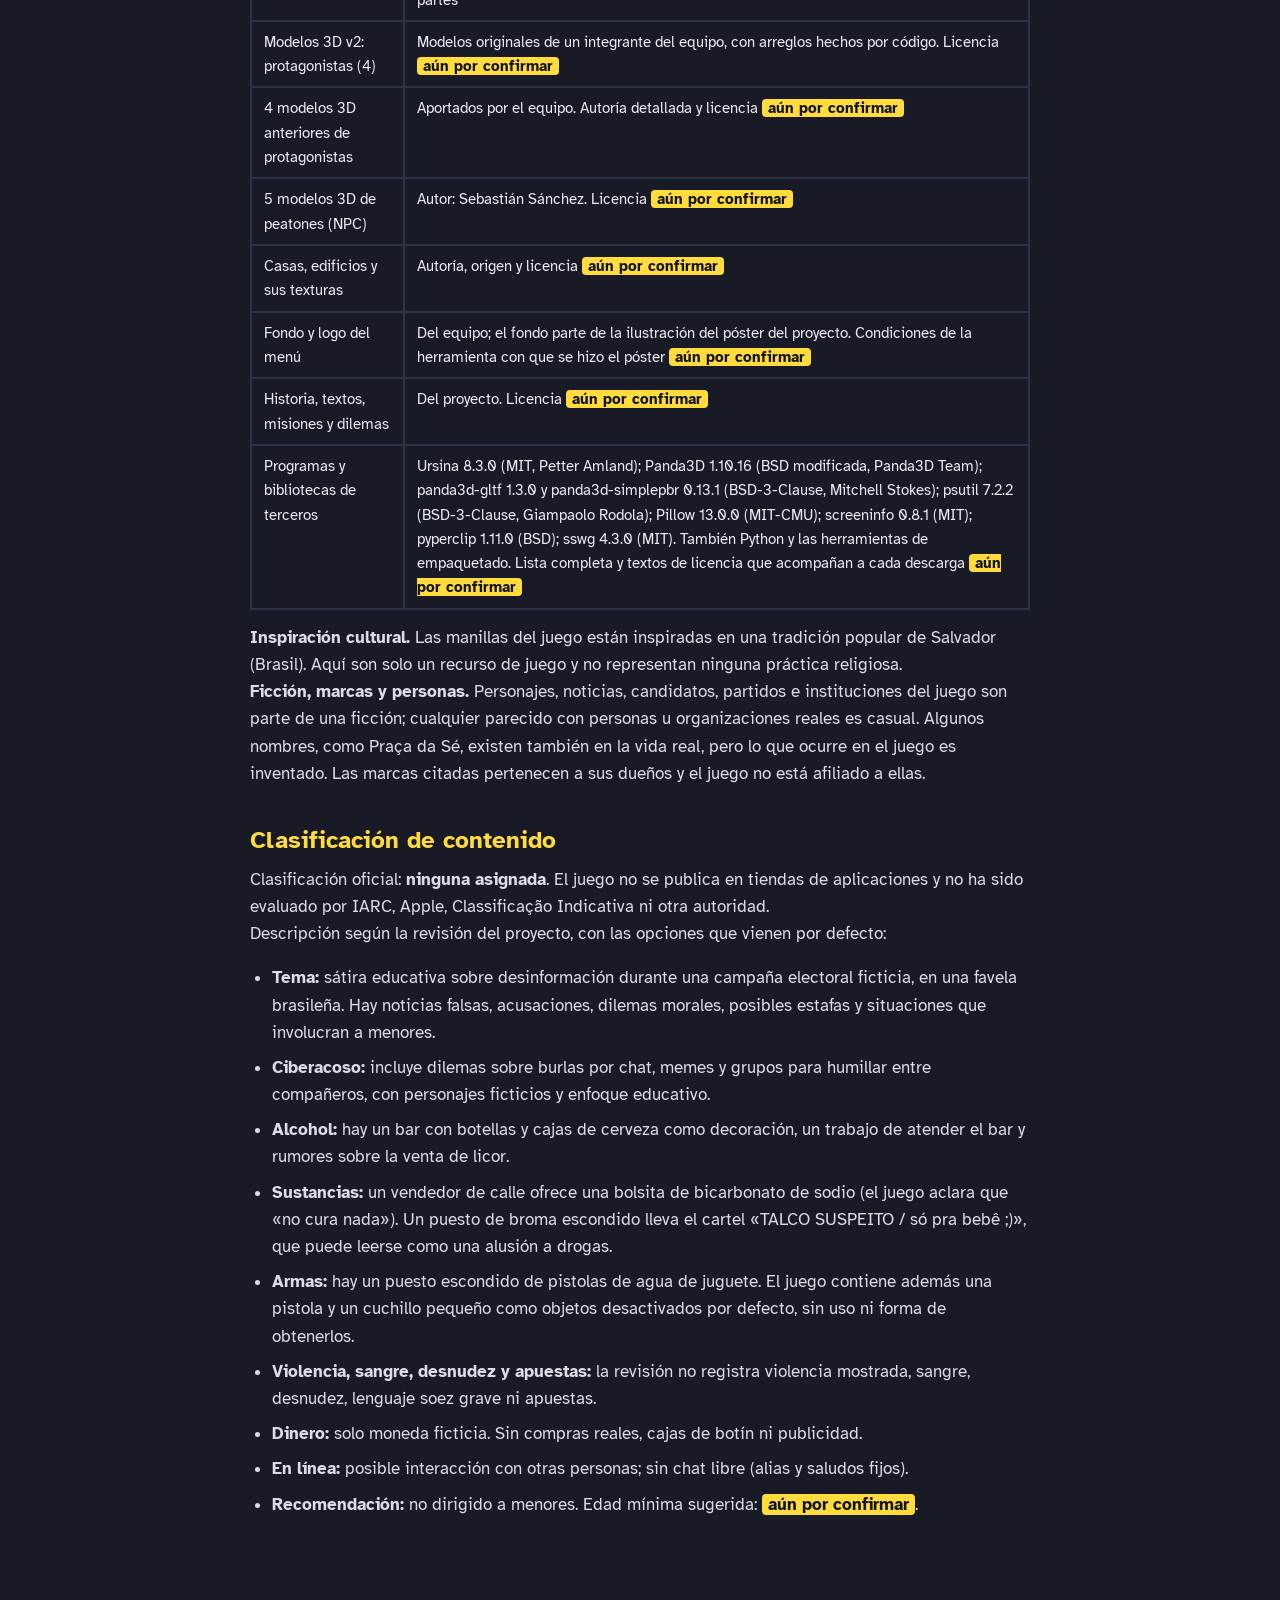
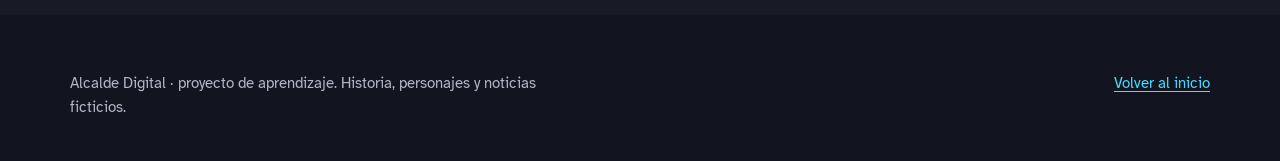
==== commit e13e2239: "Se retira la descarga del código fuente y los enlaces al código del juego Co-Authored-By: Claude Son" ====
--- a/legal.html
+++ b/legal.html
@@ -32,7 +32,7 @@
 <h2>Privacidad</h2>
 <p><strong>Esta web.</strong> No usa cookies, rastreadores ni analítica, y no tiene formularios ni cuentas. Para destacar el botón de descarga adecuado, tu navegador mira qué sistema usas; ese dato no se envía ni se guarda.</p>
 <p><strong>Alojamiento de la web.</strong> La web está alojada en Vercel. Como proveedor, Vercel puede registrar datos técnicos de tu visita, por ejemplo tu dirección IP, la fecha y el navegador, según su <a href="https://vercel.com/legal/privacy-policy">política de privacidad</a>.</p>
-<p><strong>Descargas y código.</strong> Todas las descargas (instaladores, código fuente y huellas) están alojadas en GitHub, y el enlace al código del juego también lleva a GitHub. GitHub puede registrar datos técnicos, como tu dirección IP y la fecha, según su <a href="https://docs.github.com/site-policy/privacy-policies/github-general-privacy-statement">declaración de privacidad</a>.</p>
+<p><strong>Descargas.</strong> Todas las descargas (instaladores y huellas) están alojadas en GitHub. GitHub puede registrar datos técnicos, como tu dirección IP y la fecha, según su <a href="https://docs.github.com/site-policy/privacy-policies/github-general-privacy-statement">declaración de privacidad</a>.</p>
 <p><strong>Qué guarda el juego y dónde.</strong> En tu equipo, dentro de la carpeta <code>.alcalde_digital</code> de tu carpeta personal, sin cifrar. El juego no envía estos archivos a quienes lo desarrollan:</p>
 <ul><li><code>partida.json</code>: tu partida (alias de los jugadores, rol, posición, teléfono y dinero <strong>del juego</strong>, misiones, decisiones y reloj).</li><li><code>ajustes.json</code>: preferencias como filtros de daltonismo, volúmenes y dispositivo de audio, además de tu último alias y la última dirección de anfitrión (IP:puerto) del modo online.</li><li><code>parkour_fantasmas</code>: tus mejores recorridos del parkour (tiempo y trayectoria).</li><li><code>cache</code>: archivos temporales del mundo, generados por el propio juego.</li><li><code>registro.txt</code>: en algunas versiones instaladas, mensajes técnicos para diagnosticar fallos; se reemplaza en cada arranque.</li></ul>
 <p><strong>Cómo borrar tus datos.</strong> En Ajustes, «Borrar partida guardada» elimina la partida y, en la sección Online, «Olvidar» borra el alias y el último anfitrión. Para borrar todo, cierra el juego y elimina la carpeta <code>.alcalde_digital</code>. <strong>Consejo:</strong> no uses tu nombre real como alias.</p>
@@ -41,7 +41,7 @@
 <p><strong>Responsable y contacto.</strong> En el modo online, quien aloja la sala recibe los datos de los participantes mientras dura la partida. Nombre del responsable del proyecto y correo para dudas o solicitudes sobre privacidad: <mark class="pend">aún por confirmar</mark>.</p>
 
 <h2>Créditos y licencias</h2>
-<p><strong>Juego:</strong> «Alcalde Digital». El <a href="https://github.com/SebastianBlanco430/Alcalde-Digital">código es público en GitHub</a>. Que se pueda ver no significa que se pueda reutilizar libremente: la licencia del código y de los contenidos propios está <mark class="pend">aún por confirmar</mark>.</p>
+<p><strong>Juego:</strong> «Alcalde Digital». La licencia del código y de los contenidos propios está <mark class="pend">aún por confirmar</mark>.</p>
 <p><strong>Creadores del juego:</strong> Amir Diago, Samuel Castañeda, Sebastián Blanco, Santiago Lobo y Sebastián Sánchez.</p>
 <p><strong>Voces generadas con inteligencia artificial.</strong> Las voces de la narradora (prólogo y finales) y de la locutora de la Rádio Comunitária, Jandira Lopes, se generaron con <strong>ElevenLabs</strong> (modelo Eleven v3), con voces diseñadas para el proyecto a partir de una descripción escrita. No se clonó la voz de ninguna persona. Los textos que dicen son del equipo del juego.</p>
 <table><thead><tr><th>Contenido</th><th>Origen y licencia</th></tr></thead><tbody>
--- a/estilos.css
+++ b/estilos.css
@@ -396,3 +396,14 @@
 
 .creadores { list-style: none; margin: 0 auto 18px; padding: 0; display: flex; flex-wrap: wrap; justify-content: center; gap: 16px; }
 .creadores li { background: var(--panel); border: var(--borde); border-radius: var(--radio); box-shadow: var(--sombra); padding: 16px 24px; font-weight: 700; font-size: 1.15rem; color: var(--amarillo); }
+
+/* menú en una línea con siete secciones */
+.menu a { white-space: nowrap; }
+@media (min-width: 861px) { .menu { gap: 0; min-width: 0; } .menu a { font-size: 0.9rem; padding: 8px 8px; } .cabecera-fila .boton-chico { white-space: nowrap; flex-shrink: 0; } }
+@media (min-width: 861px) and (max-width: 1180px) {
+  .cabecera-fila { flex-wrap: wrap; row-gap: 4px; padding-block: 8px; }
+  .menu { order: 3; width: 100%; margin-left: 0; overflow-x: auto; }
+  .cabecera-fila .boton-chico { margin-left: auto; }
+}
+
+@media (min-width: 861px) { .otros { grid-template-columns: repeat(2, minmax(0, 1fr)); } }
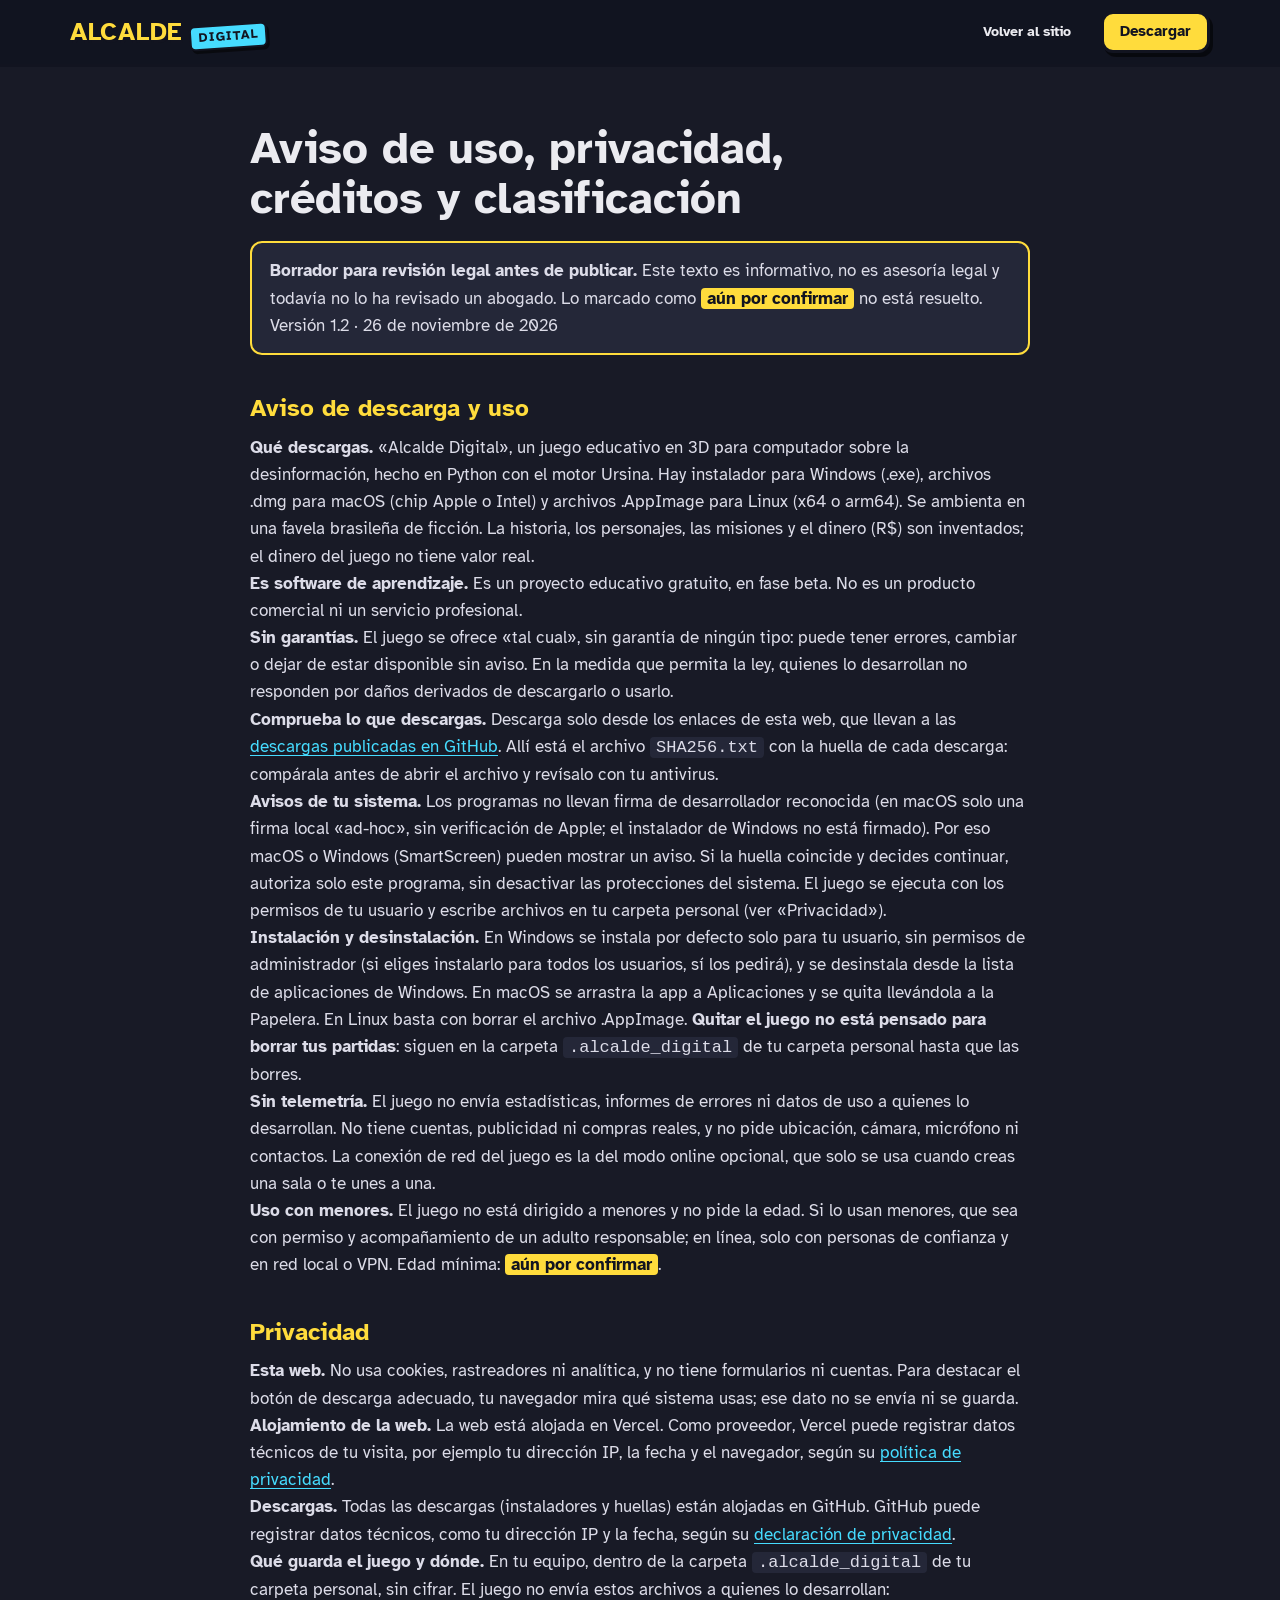
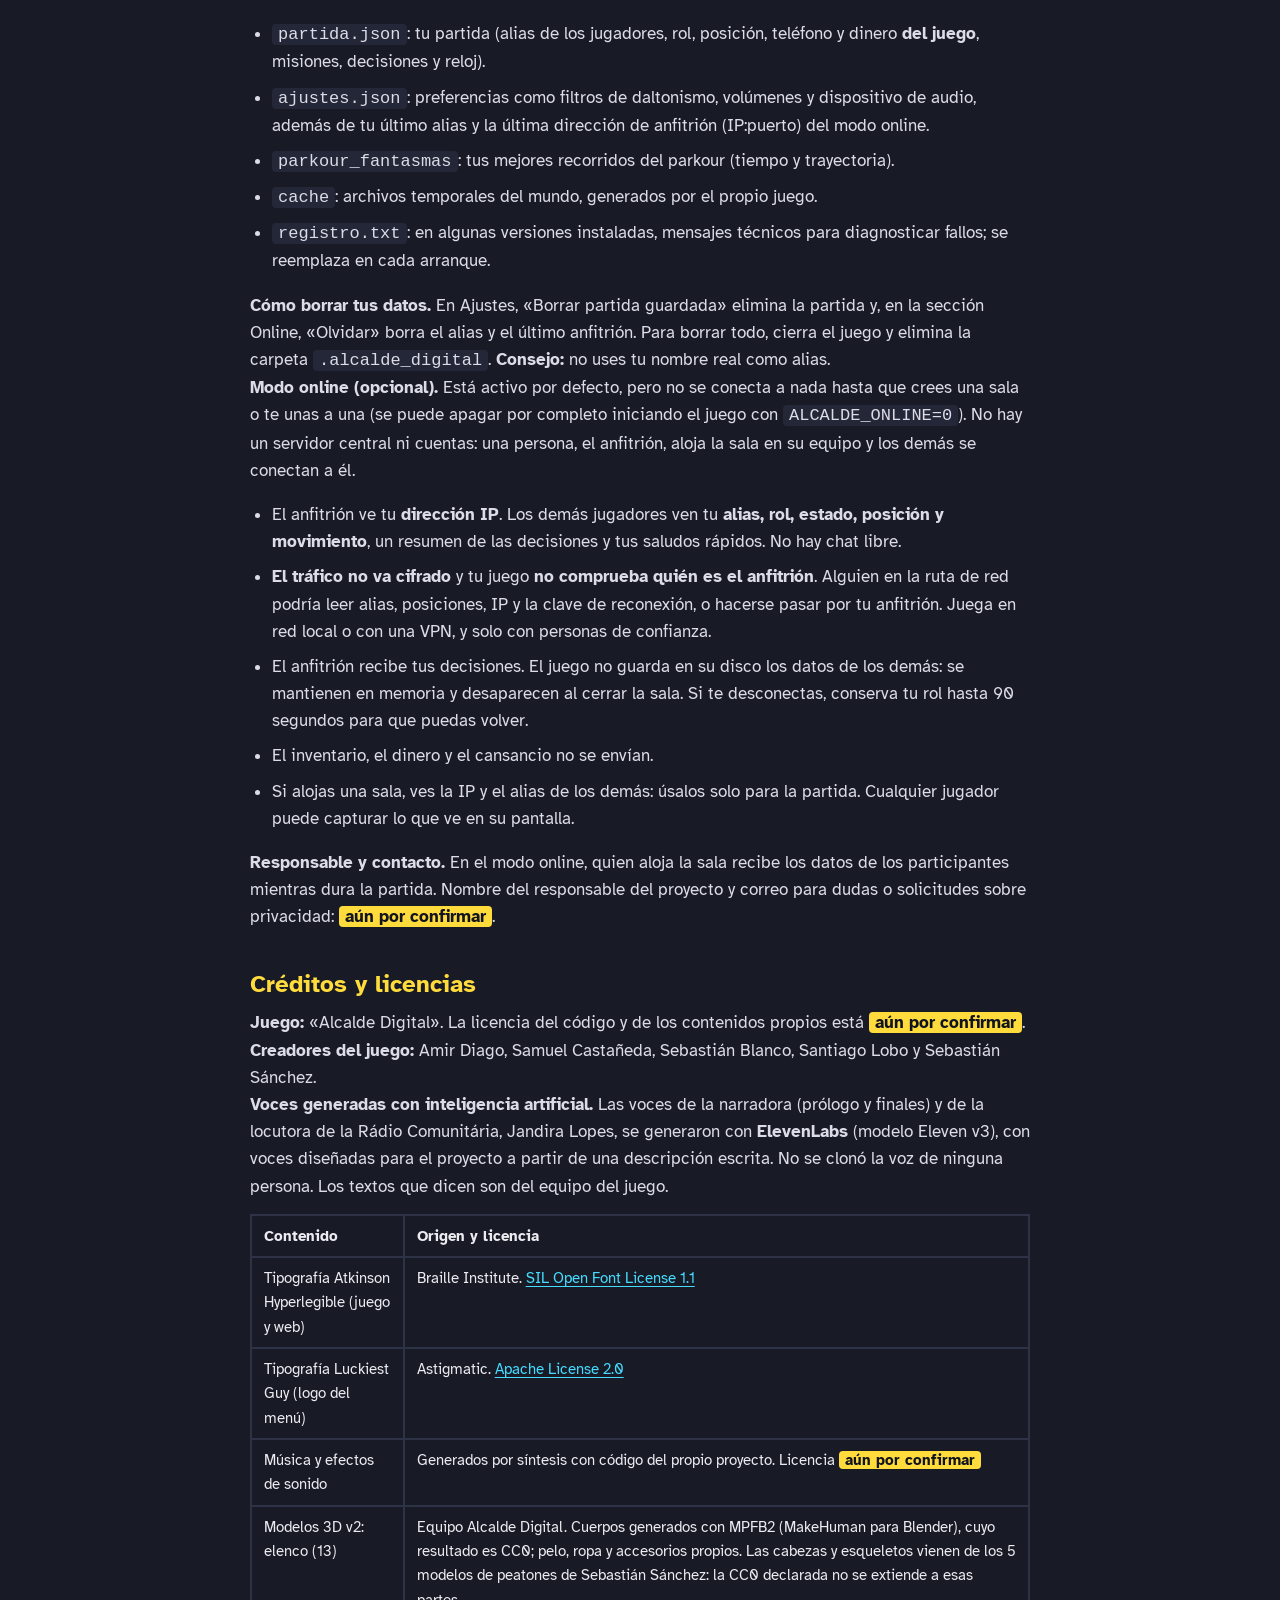
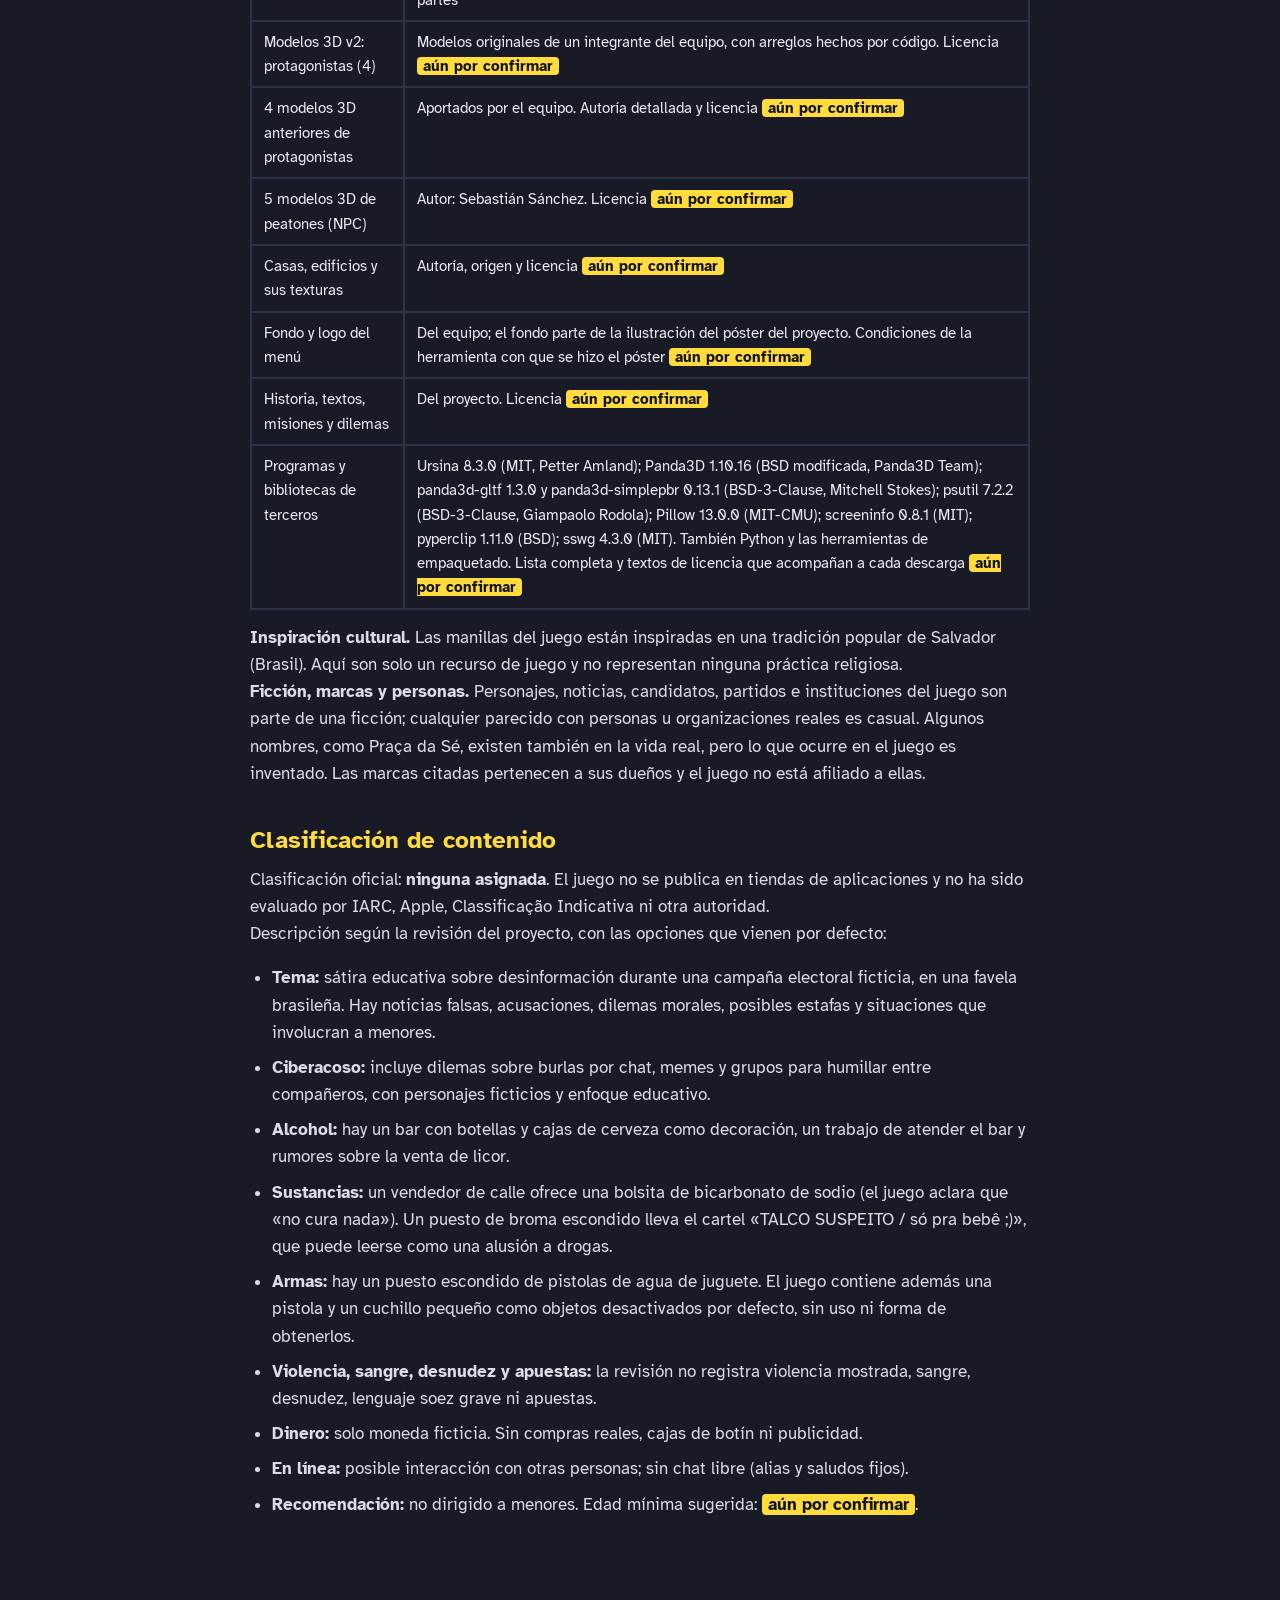
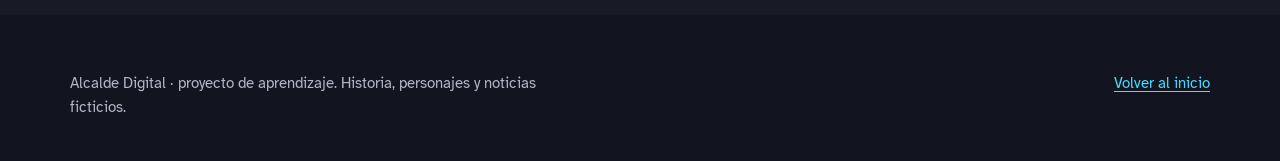
==== commit 873fa4e2: "Aviso legal sin descarga de código fuente Co-Authored-By: Claude Sonnet 5.5 <noreply@anthropic.com>" ====
--- a/legal.html
+++ b/legal.html
@@ -20,7 +20,7 @@
 <div class="aviso"><p><strong>Borrador para revisión legal antes de publicar.</strong> Este texto es informativo, no es asesoría legal y todavía no lo ha revisado un abogado. Lo marcado como <mark class="pend">aún por confirmar</mark> no está resuelto. Versión 1.2 · 26 de noviembre de 2026</p></div>
 
 <h2>Aviso de descarga y uso</h2>
-<p><strong>Qué descargas.</strong> «Alcalde Digital», un juego educativo en 3D para computador sobre la desinformación, hecho en Python con el motor Ursina. Hay instalador para Windows (.exe), archivos .dmg para macOS (chip Apple o Intel), archivos .AppImage para Linux (x64 o arm64) y el código fuente (.zip). Se ambienta en una favela brasileña de ficción. La historia, los personajes, las misiones y el dinero (R$) son inventados; el dinero del juego no tiene valor real.</p>
+<p><strong>Qué descargas.</strong> «Alcalde Digital», un juego educativo en 3D para computador sobre la desinformación, hecho en Python con el motor Ursina. Hay instalador para Windows (.exe), archivos .dmg para macOS (chip Apple o Intel) y archivos .AppImage para Linux (x64 o arm64). Se ambienta en una favela brasileña de ficción. La historia, los personajes, las misiones y el dinero (R$) son inventados; el dinero del juego no tiene valor real.</p>
 <p><strong>Es software de aprendizaje.</strong> Es un proyecto educativo gratuito, en fase beta. No es un producto comercial ni un servicio profesional.</p>
 <p><strong>Sin garantías.</strong> El juego se ofrece «tal cual», sin garantía de ningún tipo: puede tener errores, cambiar o dejar de estar disponible sin aviso. En la medida que permita la ley, quienes lo desarrollan no responden por daños derivados de descargarlo o usarlo.</p>
 <p><strong>Comprueba lo que descargas.</strong> Descarga solo desde los enlaces de esta web, que llevan a las <a href="https://github.com/DG-AMIR3460/alcalde-digital/releases/latest">descargas publicadas en GitHub</a>. Allí está el archivo <code>SHA256.txt</code> con la huella de cada descarga: compárala antes de abrir el archivo y revísalo con tu antivirus.</p>
